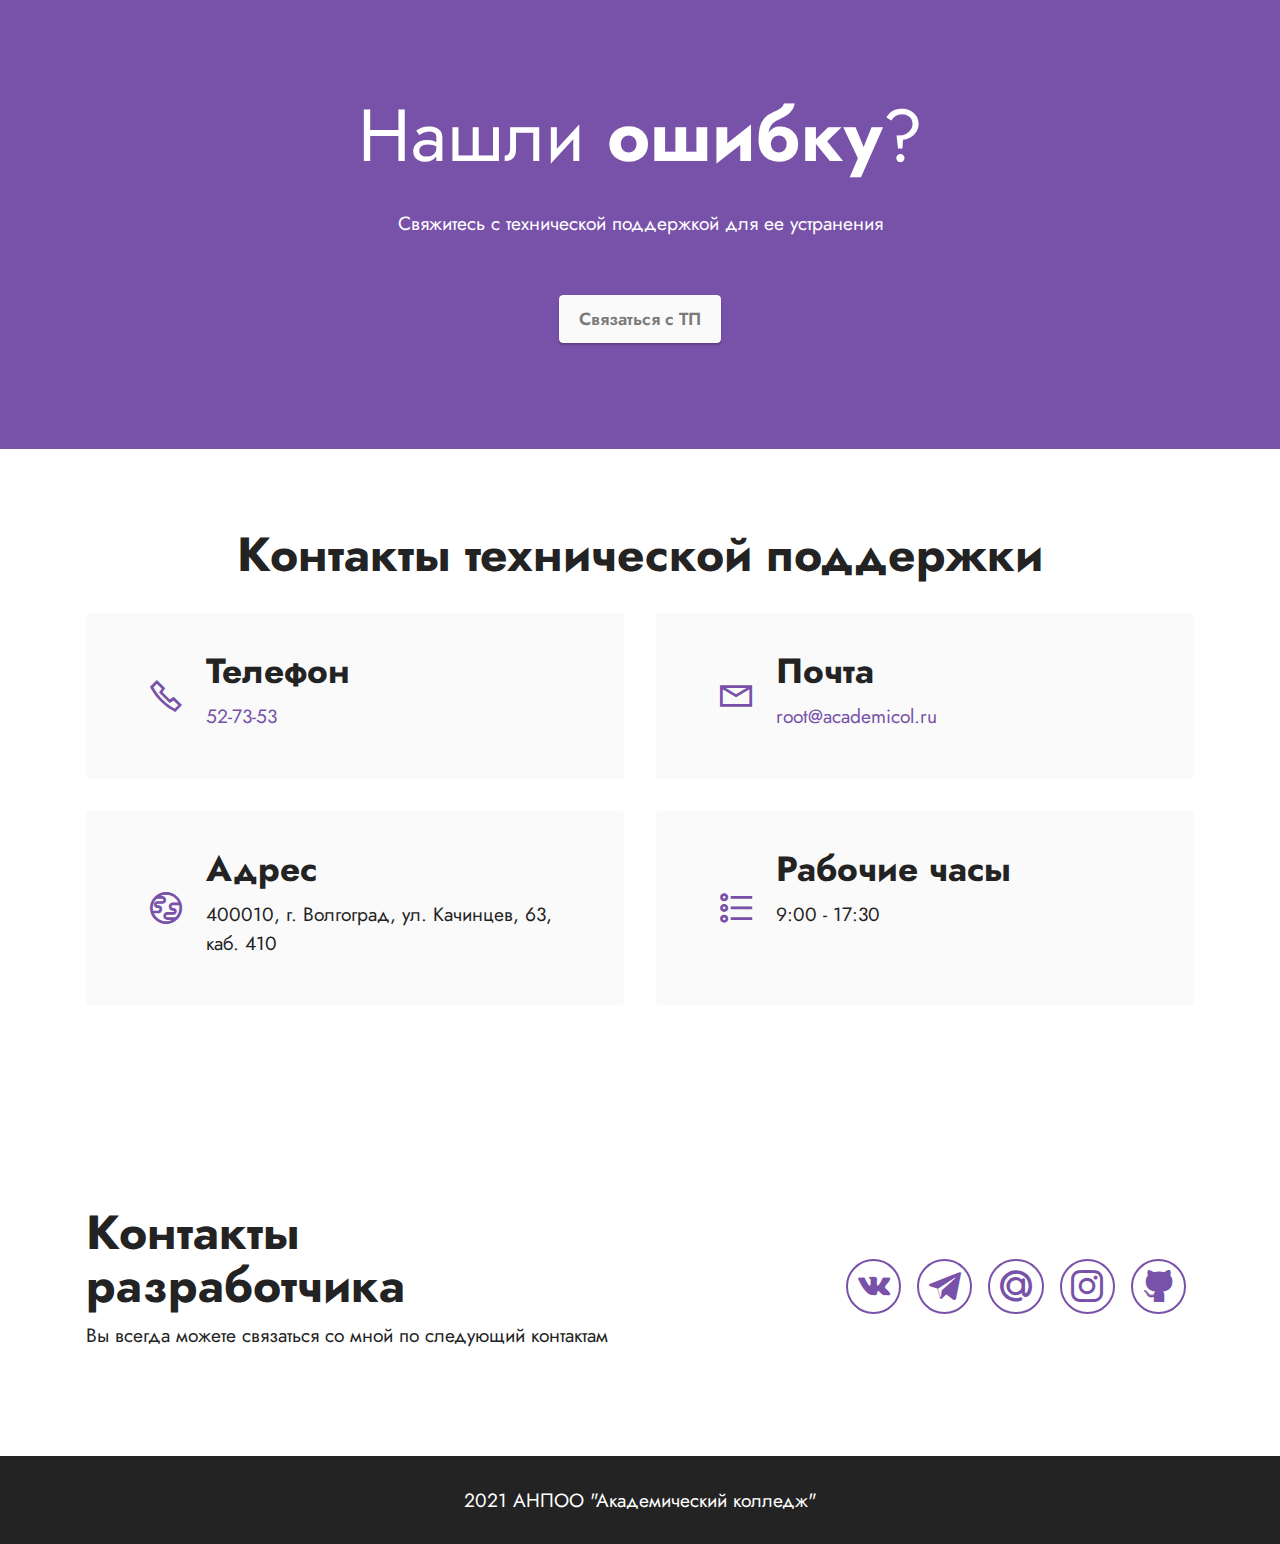
==== help.html @ a0673252 "Update help.html" ====
<!DOCTYPE html><html ><head><meta charset="UTF-8"><meta http-equiv="X-UA-Compatible" content="IE=edge"><meta name="viewport" content="width=device-width, initial-scale=1, minimum-scale=1"><link rel="shortcut icon" href="assets/images/logo5.png" type="image/x-icon"><meta name="description" content=""><title>Техническая поддержка проекта</title><link rel="stylesheet" href="assets/web/assets/mobirise-icons2/mobirise2.css"><link rel="stylesheet" href="assets/bootstrap/css/bootstrap.min.css"><link rel="stylesheet" href="assets/bootstrap/css/bootstrap-grid.min.css"><link rel="stylesheet" href="assets/bootstrap/css/bootstrap-reboot.min.css"><link rel="stylesheet" href="assets/socicon/css/styles.css"><link rel="stylesheet" href="assets/theme/css/style.css"><link rel="preload" href="https://fonts.googleapis.com/css?family=Jost:100,200,300,400,500,600,700,800,900,100i,200i,300i,400i,500i,600i,700i,800i,900i&display=swap" as="style" onload="this.onload=null;this.rel='stylesheet'"> <noscript><link rel="stylesheet" href="https://fonts.googleapis.com/css?family=Jost:100,200,300,400,500,600,700,800,900,100i,200i,300i,400i,500i,600i,700i,800i,900i&display=swap"></noscript><link rel="preload" as="style" href="assets/mobirise/css/mbr-additional.css"><link rel="stylesheet" href="assets/mobirise/css/mbr-additional.css" type="text/css"></head><body> <section data-bs-version="5.1" class="info1 cid-sHLOS72aZV" id="info1-13"><div class="align-center container-fluid"><div class="row justify-content-center"><div class="col-12 col-lg-8"><h3 class="mbr-section-title mb-4 mbr-fonts-style display-1"> Нашли <strong>ошибку</strong>?</h3><p class="mbr-text mb-5 mbr-fonts-style display-7"> Свяжитесь с технической поддержкой для ее устранения</p><div class="mbr-section-btn"><a class="btn btn-white display-4" href="#contacts2-14">Связаться с ТП</a></div></div></div></div> </section><section data-bs-version="5.1" class="contacts2 cid-sHLPt4nhi1" id="contacts2-14"><div class="container"><div class="mbr-section-head"><h3 class="mbr-section-title mbr-fonts-style align-center mb-0 display-2"> <strong>Контакты технической поддержки</strong></h3></div><div class="row justify-content-center mt-4"><div class="card col-12 col-md-6"><div class="card-wrapper"><div class="image-wrapper"> <span class="mbr-iconfont mobi-mbri-phone mobi-mbri"></span></div><div class="text-wrapper"><h6 class="card-title mbr-fonts-style mb-1 display-5"><strong>Телефон</strong></h6><p class="mbr-text mbr-fonts-style display-7"><a href="tel:527353" class="text-primary">52-73-53</a></p></div></div></div><div class="card col-12 col-md-6"><div class="card-wrapper"><div class="image-wrapper"> <span class="mbr-iconfont mobi-mbri-letter mobi-mbri"></span></div><div class="text-wrapper"><h6 class="card-title mbr-fonts-style mb-1 display-5"><strong>Почта</strong></h6><p class="mbr-text mbr-fonts-style display-7"><a href="mailto:root@academicol.ru" class="text-primary">root@academicol.ru</a></p></div></div></div><div class="card col-12 col-md-6"><div class="card-wrapper"><div class="image-wrapper"> <span class="mbr-iconfont mobi-mbri-globe mobi-mbri"></span></div><div class="text-wrapper"><h6 class="card-title mbr-fonts-style mb-1 display-5"> <strong>Адрес</strong></h6><p class="mbr-text mbr-fonts-style display-7">400010, г. Волгоград, ул. Качинцев, 63, каб. 410</p></div></div></div><div class="card col-12 col-md-6"><div class="card-wrapper"><div class="image-wrapper"> <span class="mbr-iconfont mobi-mbri-bulleted-list mobi-mbri"></span></div><div class="text-wrapper"><h6 class="card-title mbr-fonts-style mb-1 display-5"><strong>Рабочие часы</strong></h6><p class="mbr-text mbr-fonts-style display-7">9:00 - 17:30</p></div></div></div></div></div> </section><section data-bs-version="5.1" class="contacts4 cid-sHHNDDnDqM" id="contacts4-w"><div class="container"><div class="row align-items-center justify-content-center"><div class="text-content col-12 col-md-6"><h2 class="mbr-section-title mbr-fonts-style display-2"><strong>Контакты разработчика</strong></h2><p class="mbr-text mbr-fonts-style display-7">Вы всегда можете связаться со мной по следующий контактам</p></div><div class="icons d-flex align-items-center col-12 col-md-6 justify-content-end mt-md-0 mt-2 flex-wrap"> <a href="https://vk.com/nazbav"> <span class="mbr-iconfont mbr-iconfont-social socicon-vkontakte socicon"></span> </a> <a href="https://t.me/nazbav/" target="_blank"> <span class="mbr-iconfont mbr-iconfont-social socicon-telegram socicon"></span> </a> <a href="mailto:naz.bav@list.ru"> <span class="mbr-iconfont mbr-iconfont-social socicon-mailru socicon"></span> </a> <a href="https://instagram.com/nazbavn/" target="_blank"> <span class="mbr-iconfont mbr-iconfont-social socicon-instagram socicon"></span> </a> <a href="https://github.com/nazbav" target="_blank"> <span class="mbr-iconfont mbr-iconfont-social socicon-github socicon"></span> </a></div></div></div> </section><section data-bs-version="5.1" class="footer7 cid-sHHzMoeXW1" once="footers" id="footer7-m"><div class="container"><div class="media-container-row align-center mbr-white"><div class="col-12"><p class="mbr-text mb-0 mbr-fonts-style display-7">2021 АНПОО "Академический колледж"</p></div></div></div> </section></body></html>
---- assets/web/assets/mobirise-icons2/mobirise2.css ----
@font-face {
  font-family: 'Moririse2';
  font-display: swap;
  src:  url('mobirise2.eot?f2bix4');
  src:  url('mobirise2.eot?f2bix4#iefix') format('embedded-opentype'),
    url('mobirise2.ttf?f2bix4') format('truetype'),
    url('mobirise2.woff?f2bix4') format('woff'),
    url('mobirise2.svg?f2bix4#mobirise2') format('svg');
  font-weight: normal;
  font-style: normal;
}

[class^="mobi-"], [class*=" mobi-"] {
  /* use !important to prevent issues with browser extensions that change fonts */
  font-family: 'Moririse2' !important;
  speak: none;
  font-style: normal;
  font-weight: normal;
  font-variant: normal;
  text-transform: none;
  line-height: 1;

  /* Better Font Rendering =========== */
  -webkit-font-smoothing: antialiased;
  -moz-osx-font-smoothing: grayscale;
}

.mobi-mbri-add-submenu:before {
  content: "\e900";
}
.mobi-mbri-alert:before {
  content: "\e901";
}
.mobi-mbri-align-center:before {
  content: "\e902";
}
.mobi-mbri-align-justify:before {
  content: "\e903";
}
.mobi-mbri-align-left:before {
  content: "\e904";
}
.mobi-mbri-align-right:before {
  content: "\e905";
}
.mobi-mbri-android:before {
  content: "\e906";
}
.mobi-mbri-apple:before {
  content: "\e907";
}
.mobi-mbri-arrow-down:before {
  content: "\e908";
}
.mobi-mbri-arrow-next:before {
  content: "\e909";
}
.mobi-mbri-arrow-prev:before {
  content: "\e90a";
}
.mobi-mbri-arrow-up:before {
  content: "\e90b";
}
.mobi-mbri-bold:before {
  content: "\e90c";
}
.mobi-mbri-bookmark:before {
  content: "\e90d";
}
.mobi-mbri-bootstrap:before {
  content: "\e90e";
}
.mobi-mbri-briefcase:before {
  content: "\e90f";
}
.mobi-mbri-browse:before {
  content: "\e910";
}
.mobi-mbri-bulleted-list:before {
  content: "\e911";
}
.mobi-mbri-calendar:before {
  content: "\e912";
}
.mobi-mbri-camera:before {
  content: "\e913";
}
.mobi-mbri-cart-add:before {
  content: "\e914";
}
.mobi-mbri-cart-full:before {
  content: "\e915";
}
.mobi-mbri-cash:before {
  content: "\e916";
}
.mobi-mbri-change-style:before {
  content: "\e917";
}
.mobi-mbri-chat:before {
  content: "\e918";
}
.mobi-mbri-clock:before {
  content: "\e919";
}
.mobi-mbri-close:before {
  content: "\e91a";
}
.mobi-mbri-cloud:before {
  content: "\e91b";
}
.mobi-mbri-code:before {
  content: "\e91c";
}
.mobi-mbri-contact-form:before {
  content: "\e91d";
}
.mobi-mbri-credit-card:before {
  content: "\e91e";
}
.mobi-mbri-cursor-click:before {
  content: "\e91f";
}
.mobi-mbri-cust-feedback:before {
  content: "\e920";
}
.mobi-mbri-database:before {
  content: "\e921";
}
.mobi-mbri-delivery:before {
  content: "\e922";
}
.mobi-mbri-desktop:before {
  content: "\e923";
}
.mobi-mbri-devices:before {
  content: "\e924";
}
.mobi-mbri-down:before {
  content: "\e925";
}
.mobi-mbri-download-2:before {
  content: "\e926";
}
.mobi-mbri-download:before {
  content: "\e927";
}
.mobi-mbri-drag-n-drop-2:before {
  content: "\e928";
}
.mobi-mbri-drag-n-drop:before {
  content: "\e929";
}
.mobi-mbri-edit-2:before {
  content: "\e92a";
}
.mobi-mbri-edit:before {
  content: "\e92b";
}
.mobi-mbri-error:before {
  content: "\e92c";
}
.mobi-mbri-extension:before {
  content: "\e92d";
}
.mobi-mbri-features:before {
  content: "\e92e";
}
.mobi-mbri-file:before {
  content: "\e92f";
}
.mobi-mbri-flag:before {
  content: "\e930";
}
.mobi-mbri-folder:before {
  content: "\e931";
}
.mobi-mbri-gift:before {
  content: "\e932";
}
.mobi-mbri-github:before {
  content: "\e933";
}
.mobi-mbri-globe-2:before {
  content: "\e934";
}
.mobi-mbri-globe:before {
  content: "\e935";
}
.mobi-mbri-growing-chart:before {
  content: "\e936";
}
.mobi-mbri-hearth:before {
  content: "\e937";
}
.mobi-mbri-help:before {
  content: "\e938";
}
.mobi-mbri-home:before {
  content: "\e939";
}
.mobi-mbri-hot-cup:before {
  content: "\e93a";
}
.mobi-mbri-idea:before {
  content: "\e93b";
}
.mobi-mbri-image-gallery:before {
  content: "\e93c";
}
.mobi-mbri-image-slider:before {
  content: "\e93d";
}
.mobi-mbri-info:before {
  content: "\e93e";
}
.mobi-mbri-italic:before {
  content: "\e93f";
}
.mobi-mbri-key:before {
  content: "\e940";
}
.mobi-mbri-laptop:before {
  content: "\e941";
}
.mobi-mbri-layers:before {
  content: "\e942";
}
.mobi-mbri-left-right:before {
  content: "\e943";
}
.mobi-mbri-left:before {
  content: "\e944";
}
.mobi-mbri-letter:before {
  content: "\e945";
}
.mobi-mbri-like:before {
  content: "\e946";
}
.mobi-mbri-link:before {
  content: "\e947";
}
.mobi-mbri-lock:before {
  content: "\e948";
}
.mobi-mbri-login:before {
  content: "\e949";
}
.mobi-mbri-logout:before {
  content: "\e94a";
}
.mobi-mbri-magic-stick:before {
  content: "\e94b";
}
.mobi-mbri-map-pin:before {
  content: "\e94c";
}
.mobi-mbri-menu:before {
  content: "\e94d";
}
.mobi-mbri-mobile-2:before {
  content: "\e94e";
}
.mobi-mbri-mobile-horizontal:before {
  content: "\e94f";
}
.mobi-mbri-mobile:before {
  content: "\e950";
}
.mobi-mbri-mobirise:before {
  content: "\e951";
}
.mobi-mbri-more-horizontal:before {
  content: "\e952";
}
.mobi-mbri-more-vertical:before {
  content: "\e953";
}
.mobi-mbri-music:before {
  content: "\e954";
}
.mobi-mbri-new-file:before {
  content: "\e955";
}
.mobi-mbri-numbered-list:before {
  content: "\e956";
}
.mobi-mbri-opened-folder:before {
  content: "\e957";
}
.mobi-mbri-pages:before {
  content: "\e958";
}
.mobi-mbri-paper-plane:before {
  content: "\e959";
}
.mobi-mbri-paperclip:before {
  content: "\e95a";
}
.mobi-mbri-phone:before {
  content: "\e95b";
}
.mobi-mbri-photo:before {
  content: "\e95c";
}
.mobi-mbri-photos:before {
  content: "\e95d";
}
.mobi-mbri-pin:before {
  content: "\e95e";
}
.mobi-mbri-play:before {
  content: "\e95f";
}
.mobi-mbri-plus:before {
  content: "\e960";
}
.mobi-mbri-preview:before {
  content: "\e961";
}
.mobi-mbri-print:before {
  content: "\e962";
}
.mobi-mbri-protect:before {
  content: "\e963";
}
.mobi-mbri-question:before {
  content: "\e964";
}
.mobi-mbri-quote-left:before {
  content: "\e965";
}
.mobi-mbri-quote-right:before {
  content: "\e966";
}
.mobi-mbri-redo:before {
  content: "\e967";
}
.mobi-mbri-refresh:before {
  content: "\e968";
}
.mobi-mbri-responsive-2:before {
  content: "\e969";
}
.mobi-mbri-responsive:before {
  content: "\e96a";
}
.mobi-mbri-right:before {
  content: "\e96b";
}
.mobi-mbri-rocket:before {
  content: "\e96c";
}
.mobi-mbri-sad-face:before {
  content: "\e96d";
}
.mobi-mbri-sale:before {
  content: "\e96e";
}
.mobi-mbri-save:before {
  content: "\e96f";
}
.mobi-mbri-search:before {
  content: "\e970";
}
.mobi-mbri-setting-2:before {
  content: "\e971";
}
.mobi-mbri-setting-3:before {
  content: "\e972";
}
.mobi-mbri-setting:before {
  content: "\e973";
}
.mobi-mbri-share:before {
  content: "\e974";
}
.mobi-mbri-shopping-bag:before {
  content: "\e975";
}
.mobi-mbri-shopping-basket:before {
  content: "\e976";
}
.mobi-mbri-shopping-cart:before {
  content: "\e977";
}
.mobi-mbri-sites:before {
  content: "\e978";
}
.mobi-mbri-smile-face:before {
  content: "\e979";
}
.mobi-mbri-speed:before {
  content: "\e97a";
}
.mobi-mbri-star:before {
  content: "\e97b";
}
.mobi-mbri-success:before {
  content: "\e97c";
}
.mobi-mbri-sun:before {
  content: "\e97d";
}
.mobi-mbri-sun2:before {
  content: "\e97e";
}
.mobi-mbri-tablet-vertical:before {
  content: "\e97f";
}
.mobi-mbri-tablet:before {
  content: "\e980";
}
.mobi-mbri-target:before {
  content: "\e981";
}
.mobi-mbri-timer:before {
  content: "\e982";
}
.mobi-mbri-to-ftp:before {
  content: "\e983";
}
.mobi-mbri-to-local-drive:before {
  content: "\e984";
}
.mobi-mbri-touch-swipe:before {
  content: "\e985";
}
.mobi-mbri-touch:before {
  content: "\e986";
}
.mobi-mbri-trash:before {
  content: "\e987";
}
.mobi-mbri-underline:before {
  content: "\e988";
}
.mobi-mbri-undo:before {
  content: "\e989";
}
.mobi-mbri-unlink:before {
  content: "\e98a";
}
.mobi-mbri-unlock:before {
  content: "\e98b";
}
.mobi-mbri-up-down:before {
  content: "\e98c";
}
.mobi-mbri-up:before {
  content: "\e98d";
}
.mobi-mbri-update:before {
  content: "\e98e";
}
.mobi-mbri-upload-2:before {
  content: "\e98f";
}
.mobi-mbri-upload:before {
  content: "\e990";
}
.mobi-mbri-user-2:before {
  content: "\e991";
}
.mobi-mbri-user:before {
  content: "\e992";
}
.mobi-mbri-users:before {
  content: "\e993";
}
.mobi-mbri-video-play:before {
  content: "\e994";
}
.mobi-mbri-video:before {
  content: "\e995";
}
.mobi-mbri-watch:before {
  content: "\e996";
}
.mobi-mbri-website-theme-2:before {
  content: "\e997";
}
.mobi-mbri-website-theme:before {
  content: "\e998";
}
.mobi-mbri-wifi:before {
  content: "\e999";
}
.mobi-mbri-windows:before {
  content: "\e99a";
}
.mobi-mbri-zoom-in:before {
  content: "\e99b";
}
.mobi-mbri-zoom-out:before {
  content: "\e99c";
}
---- assets/socicon/css/styles.css ----
@charset "UTF-8";

@font-face {
  font-family: 'Socicon';
  src:  url('../fonts/socicon.eot');
  src:  url('../fonts/socicon.eot?#iefix') format('embedded-opentype'),
    url('../fonts/socicon.woff2') format('woff2'),
    url('../fonts/socicon.ttf') format('truetype'),
    url('../fonts/socicon.woff') format('woff'),
    url('../fonts/socicon.svg#socicon') format('svg');
  font-weight: normal;
  font-style: normal;
  font-display: swap;
}

[data-icon]:before {
  font-family: "socicon" !important;
  content: attr(data-icon);
  font-style: normal !important;
  font-weight: normal !important;
  font-variant: normal !important;
  text-transform: none !important;
  speak: none;
  line-height: 1;
  -webkit-font-smoothing: antialiased;
  -moz-osx-font-smoothing: grayscale;
}

[class^="socicon-"], [class*=" socicon-"] {
  /* use !important to prevent issues with browser extensions that change fonts */
  font-family: 'Socicon' !important;
  speak: none;
  font-style: normal;
  font-weight: normal;
  font-variant: normal;
  text-transform: none;
  line-height: 1;

  /* Better Font Rendering =========== */
  -webkit-font-smoothing: antialiased;
  -moz-osx-font-smoothing: grayscale;
}

.socicon-eitaa:before {
  content: "\e97c";
}
.socicon-soroush:before {
  content: "\e97d";
}
.socicon-bale:before {
  content: "\e97e";
}
.socicon-zazzle:before {
  content: "\e97b";
}
.socicon-society6:before {
  content: "\e97a";
}
.socicon-redbubble:before {
  content: "\e979";
}
.socicon-avvo:before {
  content: "\e978";
}
.socicon-stitcher:before {
  content: "\e977";
}
.socicon-googlehangouts:before {
  content: "\e974";
}
.socicon-dlive:before {
  content: "\e975";
}
.socicon-vsco:before {
  content: "\e976";
}
.socicon-flipboard:before {
  content: "\e973";
}
.socicon-ubuntu:before {
  content: "\e958";
}
.socicon-artstation:before {
  content: "\e959";
}
.socicon-invision:before {
  content: "\e95a";
}
.socicon-torial:before {
  content: "\e95b";
}
.socicon-collectorz:before {
  content: "\e95c";
}
.socicon-seenthis:before {
  content: "\e95d";
}
.socicon-googleplaymusic:before {
  content: "\e95e";
}
.socicon-debian:before {
  content: "\e95f";
}
.socicon-filmfreeway:before {
  content: "\e960";
}
.socicon-gnome:before {
  content: "\e961";
}
.socicon-itchio:before {
  content: "\e962";
}
.socicon-jamendo:before {
  content: "\e963";
}
.socicon-mix:before {
  content: "\e964";
}
.socicon-sharepoint:before {
  content: "\e965";
}
.socicon-tinder:before {
  content: "\e966";
}
.socicon-windguru:before {
  content: "\e967";
}
.socicon-cdbaby:before {
  content: "\e968";
}
.socicon-elementaryos:before {
  content: "\e969";
}
.socicon-stage32:before {
  content: "\e96a";
}
.socicon-tiktok:before {
  content: "\e96b";
}
.socicon-gitter:before {
  content: "\e96c";
}
.socicon-letterboxd:before {
  content: "\e96d";
}
.socicon-threema:before {
  content: "\e96e";
}
.socicon-splice:before {
  content: "\e96f";
}
.socicon-metapop:before {
  content: "\e970";
}
.socicon-naver:before {
  content: "\e971";
}
.socicon-remote:before {
  content: "\e972";
}
.socicon-internet:before {
  content: "\e957";
}
.socicon-moddb:before {
  content: "\e94b";
}
.socicon-indiedb:before {
  content: "\e94c";
}
.socicon-traxsource:before {
  content: "\e94d";
}
.socicon-gamefor:before {
  content: "\e94e";
}
.socicon-pixiv:before {
  content: "\e94f";
}
.socicon-myanimelist:before {
  content: "\e950";
}
.socicon-blackberry:before {
  content: "\e951";
}
.socicon-wickr:before {
  content: "\e952";
}
.socicon-spip:before {
  content: "\e953";
}
.socicon-napster:before {
  content: "\e954";
}
.socicon-beatport:before {
  content: "\e955";
}
.socicon-hackerone:before {
  content: "\e956";
}
.socicon-hackernews:before {
  content: "\e946";
}
.socicon-smashwords:before {
  content: "\e947";
}
.socicon-kobo:before {
  content: "\e948";
}
.socicon-bookbub:before {
  content: "\e949";
}
.socicon-mailru:before {
  content: "\e94a";
}
.socicon-gitlab:before {
  content: "\e945";
}
.socicon-instructables:before {
  content: "\e944";
}
.socicon-portfolio:before {
  content: "\e943";
}
.socicon-codered:before {
  content: "\e940";
}
.socicon-origin:before {
  content: "\e941";
}
.socicon-nextdoor:before {
  content: "\e942";
}
.socicon-udemy:before {
  content: "\e93f";
}
.socicon-livemaster:before {
  content: "\e93e";
}
.socicon-crunchbase:before {
  content: "\e93b";
}
.socicon-homefy:before {
  content: "\e93c";
}
.socicon-calendly:before {
  content: "\e93d";
}
.socicon-realtor:before {
  content: "\e90f";
}
.socicon-tidal:before {
  content: "\e910";
}
.socicon-qobuz:before {
  content: "\e911";
}
.socicon-natgeo:before {
  content: "\e912";
}
.socicon-mastodon:before {
  content: "\e913";
}
.socicon-unsplash:before {
  content: "\e914";
}
.socicon-homeadvisor:before {
  content: "\e915";
}
.socicon-angieslist:before {
  content: "\e916";
}
.socicon-codepen:before {
  content: "\e917";
}
.socicon-slack:before {
  content: "\e918";
}
.socicon-openaigym:before {
  content: "\e919";
}
.socicon-logmein:before {
  content: "\e91a";
}
.socicon-fiverr:before {
  content: "\e91b";
}
.socicon-gotomeeting:before {
  content: "\e91c";
}
.socicon-aliexpress:before {
  content: "\e91d";
}
.socicon-guru:before {
  content: "\e91e";
}
.socicon-appstore:before {
  content: "\e91f";
}
.socicon-homes:before {
  content: "\e920";
}
.socicon-zoom:before {
  content: "\e921";
}
.socicon-alibaba:before {
  content: "\e922";
}
.socicon-craigslist:before {
  content: "\e923";
}
.socicon-wix:before {
  content: "\e924";
}
.socicon-redfin:before {
  content: "\e925";
}
.socicon-googlecalendar:before {
  content: "\e926";
}
.socicon-shopify:before {
  content: "\e927";
}
.socicon-freelancer:before {
  content: "\e928";
}
.socicon-seedrs:before {
  content: "\e929";
}
.socicon-bing:before {
  content: "\e92a";
}
.socicon-doodle:before {
  content: "\e92b";
}
.socicon-bonanza:before {
  content: "\e92c";
}
.socicon-squarespace:before {
  content: "\e92d";
}
.socicon-toptal:before {
  content: "\e92e";
}
.socicon-gust:before {
  content: "\e92f";
}
.socicon-ask:before {
  content: "\e930";
}
.socicon-trulia:before {
  content: "\e931";
}
.socicon-loomly:before {
  content: "\e932";
}
.socicon-ghost:before {
  content: "\e933";
}
.socicon-upwork:before {
  content: "\e934";
}
.socicon-fundable:before {
  content: "\e935";
}
.socicon-booking:before {
  content: "\e936";
}
.socicon-googlemaps:before {
  content: "\e937";
}
.socicon-zillow:before {
  content: "\e938";
}
.socicon-niconico:before {
  content: "\e939";
}
.socicon-toneden:before {
  content: "\e93a";
}
.socicon-augment:before {
  content: "\e908";
}
.socicon-bitbucket:before {
  content: "\e909";
}
.socicon-fyuse:before {
  content: "\e90a";
}
.socicon-yt-gaming:before {
  content: "\e90b";
}
.socicon-sketchfab:before {
  content: "\e90c";
}
.socicon-mobcrush:before {
  content: "\e90d";
}
.socicon-microsoft:before {
  content: "\e90e";
}
.socicon-pandora:before {
  content: "\e907";
}
.socicon-messenger:before {
  content: "\e906";
}
.socicon-gamewisp:before {
  content: "\e905";
}
.socicon-bloglovin:before {
  content: "\e904";
}
.socicon-tunein:before {
  content: "\e903";
}
.socicon-gamejolt:before {
  content: "\e901";
}
.socicon-trello:before {
  content: "\e902";
}
.socicon-spreadshirt:before {
  content: "\e900";
}
.socicon-500px:before {
  content: "\e000";
}
.socicon-8tracks:before {
  content: "\e001";
}
.socicon-airbnb:before {
  content: "\e002";
}
.socicon-alliance:before {
  content: "\e003";
}
.socicon-amazon:before {
  content: "\e004";
}
.socicon-amplement:before {
  content: "\e005";
}
.socicon-android:before {
  content: "\e006";
}
.socicon-angellist:before {
  content: "\e007";
}
.socicon-apple:before {
  content: "\e008";
}
.socicon-appnet:before {
  content: "\e009";
}
.socicon-baidu:before {
  content: "\e00a";
}
.socicon-bandcamp:before {
  content: "\e00b";
}
.socicon-battlenet:before {
  content: "\e00c";
}
.socicon-mixer:before {
  content: "\e00d";
}
.socicon-bebee:before {
  content: "\e00e";
}
.socicon-bebo:before {
  content: "\e00f";
}
.socicon-behance:before {
  content: "\e010";
}
.socicon-blizzard:before {
  content: "\e011";
}
.socicon-blogger:before {
  content: "\e012";
}
.socicon-buffer:before {
  content: "\e013";
}
.socicon-chrome:before {
  content: "\e014";
}
.socicon-coderwall:before {
  content: "\e015";
}
.socicon-curse:before {
  content: "\e016";
}
.socicon-dailymotion:before {
  content: "\e017";
}
.socicon-deezer:before {
  content: "\e018";
}
.socicon-delicious:before {
  content: "\e019";
}
.socicon-deviantart:before {
  content: "\e01a";
}
.socicon-diablo:before {
  content: "\e01b";
}
.socicon-digg:before {
  content: "\e01c";
}
.socicon-discord:before {
  content: "\e01d";
}
.socicon-disqus:before {
  content: "\e01e";
}
.socicon-douban:before {
  content: "\e01f";
}
.socicon-draugiem:before {
  content: "\e020";
}
.socicon-dribbble:before {
  content: "\e021";
}
.socicon-drupal:before {
  content: "\e022";
}
.socicon-ebay:before {
  content: "\e023";
}
.socicon-ello:before {
  content: "\e024";
}
.socicon-endomodo:before {
  content: "\e025";
}
.socicon-envato:before {
  content: "\e026";
}
.socicon-etsy:before {
  content: "\e027";
}
.socicon-facebook:before {
  content: "\e028";
}
.socicon-feedburner:before {
  content: "\e029";
}
.socicon-filmweb:before {
  content: "\e02a";
}
.socicon-firefox:before {
  content: "\e02b";
}
.socicon-flattr:before {
  content: "\e02c";
}
.socicon-flickr:before {
  content: "\e02d";
}
.socicon-formulr:before {
  content: "\e02e";
}
.socicon-forrst:before {
  content: "\e02f";
}
.socicon-foursquare:before {
  content: "\e030";
}
.socicon-friendfeed:before {
  content: "\e031";
}
.socicon-github:before {
  content: "\e032";
}
.socicon-goodreads:before {
  content: "\e033";
}
.socicon-google:before {
  content: "\e034";
}
.socicon-googlescholar:before {
  content: "\e035";
}
.socicon-googlegroups:before {
  content: "\e036";
}
.socicon-googlephotos:before {
  content: "\e037";
}
.socicon-googleplus:before {
  content: "\e038";
}
.socicon-grooveshark:before {
  content: "\e039";
}
.socicon-hackerrank:before {
  content: "\e03a";
}
.socicon-hearthstone:before {
  content: "\e03b";
}
.socicon-hellocoton:before {
  content: "\e03c";
}
.socicon-heroes:before {
  content: "\e03d";
}
.socicon-smashcast:before {
  content: "\e03e";
}
.socicon-horde:before {
  content: "\e03f";
}
.socicon-houzz:before {
  content: "\e040";
}
.socicon-icq:before {
  content: "\e041";
}
.socicon-identica:before {
  content: "\e042";
}
.socicon-imdb:before {
  content: "\e043";
}
.socicon-instagram:before {
  content: "\e044";
}
.socicon-issuu:before {
  content: "\e045";
}
.socicon-istock:before {
  content: "\e046";
}
.socicon-itunes:before {
  content: "\e047";
}
.socicon-keybase:before {
  content: "\e048";
}
.socicon-lanyrd:before {
  content: "\e049";
}
.socicon-lastfm:before {
  content: "\e04a";
}
.socicon-line:before {
  content: "\e04b";
}
.socicon-linkedin:before {
  content: "\e04c";
}
.socicon-livejournal:before {
  content: "\e04d";
}
.socicon-lyft:before {
  content: "\e04e";
}
.socicon-macos:before {
  content: "\e04f";
}
.socicon-mail:before {
  content: "\e050";
}
.socicon-medium:before {
  content: "\e051";
}
.socicon-meetup:before {
  content: "\e052";
}
.socicon-mixcloud:before {
  content: "\e053";
}
.socicon-modelmayhem:before {
  content: "\e054";
}
.socicon-mumble:before {
  content: "\e055";
}
.socicon-myspace:before {
  content: "\e056";
}
.socicon-newsvine:before {
  content: "\e057";
}
.socicon-nintendo:before {
  content: "\e058";
}
.socicon-npm:before {
  content: "\e059";
}
.socicon-odnoklassniki:before {
  content: "\e05a";
}
.socicon-openid:before {
  content: "\e05b";
}
.socicon-opera:before {
  content: "\e05c";
}
.socicon-outlook:before {
  content: "\e05d";
}
.socicon-overwatch:before {
  content: "\e05e";
}
.socicon-patreon:before {
  content: "\e05f";
}
.socicon-paypal:before {
  content: "\e060";
}
.socicon-periscope:before {
  content: "\e061";
}
.socicon-persona:before {
  content: "\e062";
}
.socicon-pinterest:before {
  content: "\e063";
}
.socicon-play:before {
  content: "\e064";
}
.socicon-player:before {
  content: "\e065";
}
.socicon-playstation:before {
  content: "\e066";
}
.socicon-pocket:before {
  content: "\e067";
}
.socicon-qq:before {
  content: "\e068";
}
.socicon-quora:before {
  content: "\e069";
}
.socicon-raidcall:before {
  content: "\e06a";
}
.socicon-ravelry:before {
  content: "\e06b";
}
.socicon-reddit:before {
  content: "\e06c";
}
.socicon-renren:before {
  content: "\e06d";
}
.socicon-researchgate:before {
  content: "\e06e";
}
.socicon-residentadvisor:before {
  content: "\e06f";
}
.socicon-reverbnation:before {
  content: "\e070";
}
.socicon-rss:before {
  content: "\e071";
}
.socicon-sharethis:before {
  content: "\e072";
}
.socicon-skype:before {
  content: "\e073";
}
.socicon-slideshare:before {
  content: "\e074";
}
.socicon-smugmug:before {
  content: "\e075";
}
.socicon-snapchat:before {
  content: "\e076";
}
.socicon-songkick:before {
  content: "\e077";
}
.socicon-soundcloud:before {
  content: "\e078";
}
.socicon-spotify:before {
  content: "\e079";
}
.socicon-stackexchange:before {
  content: "\e07a";
}
.socicon-stackoverflow:before {
  content: "\e07b";
}
.socicon-starcraft:before {
  content: "\e07c";
}
.socicon-stayfriends:before {
  content: "\e07d";
}
.socicon-steam:before {
  content: "\e07e";
}
.socicon-storehouse:before {
  content: "\e07f";
}
.socicon-strava:before {
  content: "\e080";
}
.socicon-streamjar:before {
  content: "\e081";
}
.socicon-stumbleupon:before {
  content: "\e082";
}
.socicon-swarm:before {
  content: "\e083";
}
.socicon-teamspeak:before {
  content: "\e084";
}
.socicon-teamviewer:before {
  content: "\e085";
}
.socicon-technorati:before {
  content: "\e086";
}
.socicon-telegram:before {
  content: "\e087";
}
.socicon-tripadvisor:before {
  content: "\e088";
}
.socicon-tripit:before {
  content: "\e089";
}
.socicon-triplej:before {
  content: "\e08a";
}
.socicon-tumblr:before {
  content: "\e08b";
}
.socicon-twitch:before {
  content: "\e08c";
}
.socicon-twitter:before {
  content: "\e08d";
}
.socicon-uber:before {
  content: "\e08e";
}
.socicon-ventrilo:before {
  content: "\e08f";
}
.socicon-viadeo:before {
  content: "\e090";
}
.socicon-viber:before {
  content: "\e091";
}
.socicon-viewbug:before {
  content: "\e092";
}
.socicon-vimeo:before {
  content: "\e093";
}
.socicon-vine:before {
  content: "\e094";
}
.socicon-vkontakte:before {
  content: "\e095";
}
.socicon-warcraft:before {
  content: "\e096";
}
.socicon-wechat:before {
  content: "\e097";
}
.socicon-weibo:before {
  content: "\e098";
}
.socicon-whatsapp:before {
  content: "\e099";
}
.socicon-wikipedia:before {
  content: "\e09a";
}
.socicon-windows:before {
  content: "\e09b";
}
.socicon-wordpress:before {
  content: "\e09c";
}
.socicon-wykop:before {
  content: "\e09d";
}
.socicon-xbox:before {
  content: "\e09e";
}
.socicon-xing:before {
  content: "\e09f";
}
.socicon-yahoo:before {
  content: "\e0a0";
}
.socicon-yammer:before {
  content: "\e0a1";
}
.socicon-yandex:before {
  content: "\e0a2";
}
.socicon-yelp:before {
  content: "\e0a3";
}
.socicon-younow:before {
  content: "\e0a4";
}
.socicon-youtube:before {
  content: "\e0a5";
}
.socicon-zapier:before {
  content: "\e0a6";
}
.socicon-zerply:before {
  content: "\e0a7";
}
.socicon-zomato:before {
  content: "\e0a8";
}
.socicon-zynga:before {
  content: "\e0a9";
}
---- assets/theme/css/style.css ----
@charset "UTF-8";
section {
  background-color: #ffffff;
}

body {
  font-style: normal;
  line-height: 1.5;
  font-weight: 400;
  color: #232323;
  position: relative;
}

button {
  background-color: transparent;
  border-color: transparent;
}

section,
.container,
.container-fluid {
  position: relative;
  word-wrap: break-word;
}

a.mbr-iconfont:hover {
  text-decoration: none;
}

.article .lead p,
.article .lead ul,
.article .lead ol,
.article .lead pre,
.article .lead blockquote {
  margin-bottom: 0;
}

a {
  font-style: normal;
  font-weight: 400;
  cursor: pointer;
}
a, a:hover {
  text-decoration: none;
}

.mbr-section-title {
  font-style: normal;
  line-height: 1.3;
}

.mbr-section-subtitle {
  line-height: 1.3;
}

.mbr-text {
  font-style: normal;
  line-height: 1.7;
}

h1,
h2,
h3,
h4,
h5,
h6,
.display-1,
.display-2,
.display-4,
.display-5,
.display-7,
span,
p,
a {
  line-height: 1;
  word-break: break-word;
  word-wrap: break-word;
  font-weight: 400;
}

b,
strong {
  font-weight: bold;
}

input:-webkit-autofill, input:-webkit-autofill:hover, input:-webkit-autofill:focus, input:-webkit-autofill:active {
  transition-delay: 9999s;
  -webkit-transition-property: background-color, color;
  transition-property: background-color, color;
}

textarea[type=hidden] {
  display: none;
}

section {
  background-position: 50% 50%;
  background-repeat: no-repeat;
  background-size: cover;
}
section .mbr-background-video,
section .mbr-background-video-preview {
  position: absolute;
  bottom: 0;
  left: 0;
  right: 0;
  top: 0;
}

.hidden {
  visibility: hidden;
}

.mbr-z-index20 {
  z-index: 20;
}

/*! Base colors */
.mbr-white {
  color: #ffffff;
}

.mbr-black {
  color: #111111;
}

.mbr-bg-white {
  background-color: #ffffff;
}

.mbr-bg-black {
  background-color: #000000;
}

/*! Text-aligns */
.align-left {
  text-align: left;
}

.align-center {
  text-align: center;
}

.align-right {
  text-align: right;
}

/*! Font-weight  */
.mbr-light {
  font-weight: 300;
}

.mbr-regular {
  font-weight: 400;
}

.mbr-semibold {
  font-weight: 500;
}

.mbr-bold {
  font-weight: 700;
}

/*! Media  */
.media-content {
  flex-basis: 100%;
}

.media-container-row {
  display: flex;
  flex-direction: row;
  flex-wrap: wrap;
  justify-content: center;
  align-content: center;
  align-items: start;
}
.media-container-row .media-size-item {
  width: 400px;
}

.media-container-column {
  display: flex;
  flex-direction: column;
  flex-wrap: wrap;
  justify-content: center;
  align-content: center;
  align-items: stretch;
}
.media-container-column > * {
  width: 100%;
}

@media (min-width: 992px) {
  .media-container-row {
    flex-wrap: nowrap;
  }
}
figure {
  margin-bottom: 0;
  overflow: hidden;
}

figure[mbr-media-size] {
  transition: width 0.1s;
}

img,
iframe {
  display: block;
  width: 100%;
}

.card {
  background-color: transparent;
  border: none;
}

.card-box {
  width: 100%;
}

.card-img {
  text-align: center;
  flex-shrink: 0;
  -webkit-flex-shrink: 0;
}

.media {
  max-width: 100%;
  margin: 0 auto;
}

.mbr-figure {
  align-self: center;
}

.media-container > div {
  max-width: 100%;
}

.mbr-figure img,
.card-img img {
  width: 100%;
}

@media (max-width: 991px) {
  .media-size-item {
    width: auto !important;
  }

  .media {
    width: auto;
  }

  .mbr-figure {
    width: 100% !important;
  }
}
/*! Buttons */
.mbr-section-btn {
  margin-left: -0.6rem;
  margin-right: -0.6rem;
  font-size: 0;
}

.btn {
  font-weight: 600;
  border-width: 1px;
  font-style: normal;
  margin: 0.6rem 0.6rem;
  white-space: normal;
  transition: all 0.2s ease-in-out;
  display: inline-flex;
  align-items: center;
  justify-content: center;
  word-break: break-word;
}

.btn-sm {
  font-weight: 600;
  letter-spacing: 0px;
  transition: all 0.3s ease-in-out;
}

.btn-md {
  font-weight: 600;
  letter-spacing: 0px;
  transition: all 0.3s ease-in-out;
}

.btn-lg {
  font-weight: 600;
  letter-spacing: 0px;
  transition: all 0.3s ease-in-out;
}

.btn-form {
  margin: 0;
}
.btn-form:hover {
  cursor: pointer;
}

nav .mbr-section-btn {
  margin-left: 0rem;
  margin-right: 0rem;
}

/*! Btn icon margin */
.btn .mbr-iconfont,
.btn.btn-sm .mbr-iconfont {
  order: 1;
  cursor: pointer;
  margin-left: 0.5rem;
  vertical-align: sub;
}

.btn.btn-md .mbr-iconfont,
.btn.btn-md .mbr-iconfont {
  margin-left: 0.8rem;
}

.mbr-regular {
  font-weight: 400;
}

.mbr-semibold {
  font-weight: 500;
}

.mbr-bold {
  font-weight: 700;
}

[type=submit] {
  -webkit-appearance: none;
}

/*! Full-screen */
.mbr-fullscreen .mbr-overlay {
  min-height: 100vh;
}

.mbr-fullscreen {
  display: flex;
  display: -moz-flex;
  display: -ms-flex;
  display: -o-flex;
  align-items: center;
  min-height: 100vh;
  padding-top: 3rem;
  padding-bottom: 3rem;
}

/*! Map */
.map {
  height: 25rem;
  position: relative;
}
.map iframe {
  width: 100%;
  height: 100%;
}

/*! Scroll to top arrow */
.mbr-arrow-up {
  bottom: 25px;
  right: 90px;
  position: fixed;
  text-align: right;
  z-index: 5000;
  color: #ffffff;
  font-size: 22px;
}

.mbr-arrow-up a {
  background: rgba(0, 0, 0, 0.2);
  border-radius: 50%;
  color: #fff;
  display: inline-block;
  height: 60px;
  width: 60px;
  border: 2px solid #fff;
  outline-style: none !important;
  position: relative;
  text-decoration: none;
  transition: all 0.3s ease-in-out;
  cursor: pointer;
  text-align: center;
}
.mbr-arrow-up a:hover {
  background-color: rgba(0, 0, 0, 0.4);
}
.mbr-arrow-up a i {
  line-height: 60px;
}

.mbr-arrow-up-icon {
  display: block;
  color: #fff;
}

.mbr-arrow-up-icon::before {
  content: "›";
  display: inline-block;
  font-family: serif;
  font-size: 22px;
  line-height: 1;
  font-style: normal;
  position: relative;
  top: 6px;
  left: -4px;
  transform: rotate(-90deg);
}

/*! Arrow Down */
.mbr-arrow {
  position: absolute;
  bottom: 45px;
  left: 50%;
  width: 60px;
  height: 60px;
  cursor: pointer;
  background-color: rgba(80, 80, 80, 0.5);
  border-radius: 50%;
  transform: translateX(-50%);
}
@media (max-width: 767px) {
  .mbr-arrow {
    display: none;
  }
}
.mbr-arrow > a {
  display: inline-block;
  text-decoration: none;
  outline-style: none;
  -webkit-animation: arrowdown 1.7s ease-in-out infinite;
          animation: arrowdown 1.7s ease-in-out infinite;
  color: #ffffff;
}
.mbr-arrow > a > i {
  position: absolute;
  top: -2px;
  left: 15px;
  font-size: 2rem;
}

#scrollToTop a i::before {
  content: "";
  position: absolute;
  display: block;
  border-bottom: 2.5px solid #fff;
  border-left: 2.5px solid #fff;
  width: 27.8%;
  height: 27.8%;
  left: 50%;
  top: 51%;
  transform: translateY(-30%) translateX(-50%) rotate(135deg);
}

@keyframes arrowdown {
  0% {
    transform: translateY(0px);
  }
  50% {
    transform: translateY(-5px);
  }
  100% {
    transform: translateY(0px);
  }
}
@-webkit-keyframes arrowdown {
  0% {
    transform: translateY(0px);
  }
  50% {
    transform: translateY(-5px);
  }
  100% {
    transform: translateY(0px);
  }
}
@media (max-width: 500px) {
  .mbr-arrow-up {
    left: 0;
    right: 0;
    text-align: center;
  }
}
/*Gradients animation*/
@keyframes gradient-animation {
  from {
    background-position: 0% 100%;
    -webkit-animation-timing-function: ease-in-out;
            animation-timing-function: ease-in-out;
  }
  to {
    background-position: 100% 0%;
    -webkit-animation-timing-function: ease-in-out;
            animation-timing-function: ease-in-out;
  }
}
@-webkit-keyframes gradient-animation {
  from {
    background-position: 0% 100%;
    -webkit-animation-timing-function: ease-in-out;
            animation-timing-function: ease-in-out;
  }
  to {
    background-position: 100% 0%;
    -webkit-animation-timing-function: ease-in-out;
            animation-timing-function: ease-in-out;
  }
}
.bg-gradient {
  background-size: 200% 200%;
  animation: gradient-animation 5s infinite alternate;
  -webkit-animation: gradient-animation 5s infinite alternate;
}

.menu .navbar-brand {
  display: -webkit-flex;
}
.menu .navbar-brand span {
  display: flex;
  display: -webkit-flex;
}
.menu .navbar-brand .navbar-caption-wrap {
  display: -webkit-flex;
}
.menu .navbar-brand .navbar-logo img {
  display: -webkit-flex;
  width: auto;
}
@media (min-width: 768px) and (max-width: 991px) {
  .menu .navbar-toggleable-sm .navbar-nav {
    display: -ms-flexbox;
  }
}
@media (max-width: 991px) {
  .menu .navbar-collapse {
    max-height: 93.5vh;
  }
  .menu .navbar-collapse.show {
    overflow: auto;
  }
}
@media (min-width: 992px) {
  .menu .navbar-nav.nav-dropdown {
    display: -webkit-flex;
  }
  .menu .navbar-toggleable-sm .navbar-collapse {
    display: -webkit-flex !important;
  }
  .menu .collapsed .navbar-collapse {
    max-height: 93.5vh;
  }
  .menu .collapsed .navbar-collapse.show {
    overflow: auto;
  }
}
@media (max-width: 767px) {
  .menu .navbar-collapse {
    max-height: 80vh;
  }
}

.nav-link .mbr-iconfont {
  margin-right: 0.5rem;
}

.navbar {
  display: -webkit-flex;
  -webkit-flex-wrap: wrap;
  -webkit-align-items: center;
  -webkit-justify-content: space-between;
}

.navbar-collapse {
  -webkit-flex-basis: 100%;
  -webkit-flex-grow: 1;
  -webkit-align-items: center;
}

.nav-dropdown .link {
  padding: 0.667em 1.667em !important;
  margin: 0 !important;
}

.nav {
  display: -webkit-flex;
  -webkit-flex-wrap: wrap;
}

.row {
  display: -webkit-flex;
  -webkit-flex-wrap: wrap;
}

.justify-content-center {
  -webkit-justify-content: center;
}

.form-inline {
  display: -webkit-flex;
}

.card-wrapper {
  -webkit-flex: 1;
}

.carousel-control {
  z-index: 10;
  display: -webkit-flex;
}

.carousel-controls {
  display: -webkit-flex;
}

.media {
  display: -webkit-flex;
}

.form-group:focus {
  outline: none;
}

.jq-selectbox__select {
  padding: 7px 0;
  position: relative;
}

.jq-selectbox__dropdown {
  overflow: hidden;
  border-radius: 10px;
  position: absolute;
  top: 100%;
  left: 0 !important;
  width: 100% !important;
}

.jq-selectbox__trigger-arrow {
  right: 0;
  transform: translateY(-50%);
}

.jq-selectbox li {
  padding: 1.07em 0.5em;
}

input[type=range] {
  padding-left: 0 !important;
  padding-right: 0 !important;
}

.modal-dialog,
.modal-content {
  height: 100%;
}

.modal-dialog .carousel-inner {
  height: calc(100vh - 1.75rem);
}
@media (max-width: 575px) {
  .modal-dialog .carousel-inner {
    height: calc(100vh - 1rem);
  }
}

.carousel-item {
  text-align: center;
}

.carousel-item img {
  margin: auto;
}

.navbar-toggler {
  align-self: flex-start;
  padding: 0.25rem 0.75rem;
  font-size: 1.25rem;
  line-height: 1;
  background: transparent;
  border: 1px solid transparent;
  border-radius: 0.25rem;
}

.navbar-toggler:focus,
.navbar-toggler:hover {
  text-decoration: none;
  box-shadow: none;
}

.navbar-toggler-icon {
  display: inline-block;
  width: 1.5em;
  height: 1.5em;
  vertical-align: middle;
  content: "";
  background: no-repeat center center;
  background-size: 100% 100%;
}

.navbar-toggler-left {
  position: absolute;
  left: 1rem;
}

.navbar-toggler-right {
  position: absolute;
  right: 1rem;
}

.card-img {
  width: auto;
}

.menu .navbar.collapsed:not(.beta-menu) {
  flex-direction: column;
}

.carousel-item.active,
.carousel-item-next,
.carousel-item-prev {
  display: flex;
}

.note-air-layout .dropup .dropdown-menu,
.note-air-layout .navbar-fixed-bottom .dropdown .dropdown-menu {
  bottom: initial !important;
}

html,
body {
  height: auto;
  min-height: 100vh;
}

.dropup .dropdown-toggle::after {
  display: none;
}

.form-asterisk {
  font-family: initial;
  position: absolute;
  top: -2px;
  font-weight: normal;
}

.form-control-label {
  position: relative;
  cursor: pointer;
  margin-bottom: 0.357em;
  padding: 0;
}

.alert {
  color: #ffffff;
  border-radius: 0;
  border: 0;
  font-size: 1.1rem;
  line-height: 1.5;
  margin-bottom: 1.875rem;
  padding: 1.25rem;
  position: relative;
  text-align: center;
}
.alert.alert-form::after {
  background-color: inherit;
  bottom: -7px;
  content: "";
  display: block;
  height: 14px;
  left: 50%;
  margin-left: -7px;
  position: absolute;
  transform: rotate(45deg);
  width: 14px;
}

.form-control {
  background-color: #ffffff;
  background-clip: border-box;
  color: #232323;
  line-height: 1rem !important;
  height: auto;
  padding: 0.6rem 1.2rem;
  transition: border-color 0.25s ease 0s;
  border: 1px solid transparent !important;
  border-radius: 4px;
  box-shadow: rgba(0, 0, 0, 0.07) 0px 1px 1px 0px, rgba(0, 0, 0, 0.07) 0px 1px 3px 0px, rgba(0, 0, 0, 0.03) 0px 0px 0px 1px;
}
.form-active .form-control:invalid {
  border-color: red;
}

form .row {
  margin-left: -0.6rem;
  margin-right: -0.6rem;
}
form .row [class*=col] {
  padding-left: 0.6rem;
  padding-right: 0.6rem;
}

form .mbr-section-btn {
  margin: 0;
  padding-left: 0.6rem;
  padding-right: 0.6rem;
}

form .btn {
  display: flex;
  padding: 0.6rem 1.2rem;
  margin: 0;
}

form .form-check-input {
  margin-top: 0.5;
}

textarea.form-control {
  line-height: 1.5rem !important;
}

.form-group {
  margin-bottom: 1.2rem;
}

.form-control,
form .btn {
  min-height: 48px;
}

.gdpr-block label span.textGDPR input[name=gdpr] {
  top: 7px;
}

.form-control:focus {
  box-shadow: none;
}

:focus {
  outline: none;
}

.mbr-overlay {
  background-color: #000;
  bottom: 0;
  left: 0;
  opacity: 0.5;
  position: absolute;
  right: 0;
  top: 0;
  z-index: 0;
  pointer-events: none;
}

blockquote {
  font-style: italic;
  padding: 3rem;
  font-size: 1.09rem;
  position: relative;
  border-left: 3px solid;
}

ul,
ol,
pre,
blockquote {
  margin-bottom: 2.3125rem;
}

.mt-4 {
  margin-top: 2rem !important;
}

.mb-4 {
  margin-bottom: 2rem !important;
}

@media (min-width: 992px) {
  .container {
    padding-left: 16px;
    padding-right: 16px;
  }

  .row {
    margin-left: -16px;
    margin-right: -16px;
  }
  .row > [class*=col] {
    padding-left: 16px;
    padding-right: 16px;
  }
}
@media (min-width: 768px) {
  .container-fluid {
    padding-left: 32px;
    padding-right: 32px;
  }
}
@media (min-width: 768px) and (max-width: 991px) {
  .mbr-container {
    padding-left: 32px;
    padding-right: 32px;
  }
}
@media (max-width: 767px) {
  .mbr-container {
    padding-left: 16px;
    padding-right: 16px;
  }
}
.card-wrapper,
.item-wrapper {
  overflow: hidden;
}

.app-video-wrapper > img {
  opacity: 1;
}

.item {
  position: relative;
}

.dropdown-menu .dropdown-menu {
  left: 100%;
}

.dropdown-item + .dropdown-menu {
  display: none;
}

.dropdown-item:hover + .dropdown-menu,
.dropdown-menu:hover {
  display: block;
}.engine {
	position: absolute;
	text-indent: -2400px;
	text-align: center;
	padding: 0;
	top: 0;
	left: -2400px;
}
---- assets/mobirise/css/mbr-additional.css ----
body {
  font-family: Jost;
}
.display-1 {
  font-family: 'Jost', sans-serif;
  font-size: 4.6rem;
  line-height: 1.1;
}
.display-1 > .mbr-iconfont {
  font-size: 5.75rem;
}
.display-2 {
  font-family: 'Jost', sans-serif;
  font-size: 3rem;
  line-height: 1.1;
}
.display-2 > .mbr-iconfont {
  font-size: 3.75rem;
}
.display-4 {
  font-family: 'Jost', sans-serif;
  font-size: 1.1rem;
  line-height: 1.5;
}
.display-4 > .mbr-iconfont {
  font-size: 1.375rem;
}
.display-5 {
  font-family: 'Jost', sans-serif;
  font-size: 2.2rem;
  line-height: 1.5;
}
.display-5 > .mbr-iconfont {
  font-size: 2.75rem;
}
.display-7 {
  font-family: 'Jost', sans-serif;
  font-size: 1.2rem;
  line-height: 1.5;
}
.display-7 > .mbr-iconfont {
  font-size: 1.5rem;
}
/* ---- Fluid typography for mobile devices ---- */
/* 1.4 - font scale ratio ( bootstrap == 1.42857 ) */
/* 100vw - current viewport width */
/* (48 - 20)  48 == 48rem == 768px, 20 == 20rem == 320px(minimal supported viewport) */
/* 0.65 - min scale variable, may vary */
@media (max-width: 992px) {
  .display-1 {
    font-size: 3.68rem;
  }
}
@media (max-width: 768px) {
  .display-1 {
    font-size: 3.22rem;
    font-size: calc( 2.26rem + (4.6 - 2.26) * ((100vw - 20rem) / (48 - 20)));
    line-height: calc( 1.1 * (2.26rem + (4.6 - 2.26) * ((100vw - 20rem) / (48 - 20))));
  }
  .display-2 {
    font-size: 2.4rem;
    font-size: calc( 1.7rem + (3 - 1.7) * ((100vw - 20rem) / (48 - 20)));
    line-height: calc( 1.3 * (1.7rem + (3 - 1.7) * ((100vw - 20rem) / (48 - 20))));
  }
  .display-4 {
    font-size: 0.88rem;
    font-size: calc( 1.0350000000000001rem + (1.1 - 1.0350000000000001) * ((100vw - 20rem) / (48 - 20)));
    line-height: calc( 1.4 * (1.0350000000000001rem + (1.1 - 1.0350000000000001) * ((100vw - 20rem) / (48 - 20))));
  }
  .display-5 {
    font-size: 1.76rem;
    font-size: calc( 1.42rem + (2.2 - 1.42) * ((100vw - 20rem) / (48 - 20)));
    line-height: calc( 1.4 * (1.42rem + (2.2 - 1.42) * ((100vw - 20rem) / (48 - 20))));
  }
  .display-7 {
    font-size: 0.96rem;
    font-size: calc( 1.07rem + (1.2 - 1.07) * ((100vw - 20rem) / (48 - 20)));
    line-height: calc( 1.4 * (1.07rem + (1.2 - 1.07) * ((100vw - 20rem) / (48 - 20))));
  }
}
/* Buttons */
.btn {
  padding: 0.6rem 1.2rem;
  border-radius: 4px;
}
.btn-sm {
  padding: 0.6rem 1.2rem;
  border-radius: 4px;
}
.btn-md {
  padding: 0.6rem 1.2rem;
  border-radius: 4px;
}
.btn-lg {
  padding: 1rem 2.6rem;
  border-radius: 4px;
}
.bg-primary {
  background-color: #7851a9 !important;
}
.bg-success {
  background-color: #40b0bf !important;
}
.bg-info {
  background-color: #47b5ed !important;
}
.bg-warning {
  background-color: #ffe161 !important;
}
.bg-danger {
  background-color: #ff9966 !important;
}
.btn-primary,
.btn-primary:active {
  background-color: #7851a9 !important;
  border-color: #7851a9 !important;
  color: #ffffff !important;
  box-shadow: 0 2px 2px 0 rgba(0, 0, 0, 0.2);
}
.btn-primary:hover,
.btn-primary:focus,
.btn-primary.focus,
.btn-primary.active {
  color: #ffffff !important;
  background-color: #2260d2 !important;
  border-color: #2260d2 !important;
  box-shadow: 0 2px 5px 0 rgba(0, 0, 0, 0.2);
}
.btn-primary.disabled,
.btn-primary:disabled {
  color: #ffffff !important;
  background-color: #2260d2 !important;
  border-color: #2260d2 !important;
}
.btn-secondary,
.btn-secondary:active {
  background-color: #ff6666 !important;
  border-color: #ff6666 !important;
  color: #ffffff !important;
  box-shadow: 0 2px 2px 0 rgba(0, 0, 0, 0.2);
}
.btn-secondary:hover,
.btn-secondary:focus,
.btn-secondary.focus,
.btn-secondary.active {
  color: #ffffff !important;
  background-color: #ff0f0f !important;
  border-color: #ff0f0f !important;
  box-shadow: 0 2px 5px 0 rgba(0, 0, 0, 0.2);
}
.btn-secondary.disabled,
.btn-secondary:disabled {
  color: #ffffff !important;
  background-color: #ff0f0f !important;
  border-color: #ff0f0f !important;
}
.btn-info,
.btn-info:active {
  background-color: #47b5ed !important;
  border-color: #47b5ed !important;
  color: #ffffff !important;
  box-shadow: 0 2px 2px 0 rgba(0, 0, 0, 0.2);
}
.btn-info:hover,
.btn-info:focus,
.btn-info.focus,
.btn-info.active {
  color: #ffffff !important;
  background-color: #148cca !important;
  border-color: #148cca !important;
  box-shadow: 0 2px 5px 0 rgba(0, 0, 0, 0.2);
}
.btn-info.disabled,
.btn-info:disabled {
  color: #ffffff !important;
  background-color: #148cca !important;
  border-color: #148cca !important;
}
.btn-success,
.btn-success:active {
  background-color: #40b0bf !important;
  border-color: #40b0bf !important;
  color: #ffffff !important;
  box-shadow: 0 2px 2px 0 rgba(0, 0, 0, 0.2);
}
.btn-success:hover,
.btn-success:focus,
.btn-success.focus,
.btn-success.active {
  color: #ffffff !important;
  background-color: #2a747e !important;
  border-color: #2a747e !important;
  box-shadow: 0 2px 5px 0 rgba(0, 0, 0, 0.2);
}
.btn-success.disabled,
.btn-success:disabled {
  color: #ffffff !important;
  background-color: #2a747e !important;
  border-color: #2a747e !important;
}
.btn-warning,
.btn-warning:active {
  background-color: #ffe161 !important;
  border-color: #ffe161 !important;
  color: #614f00 !important;
  box-shadow: 0 2px 2px 0 rgba(0, 0, 0, 0.2);
}
.btn-warning:hover,
.btn-warning:focus,
.btn-warning.focus,
.btn-warning.active {
  color: #0a0800 !important;
  background-color: #ffd10a !important;
  border-color: #ffd10a !important;
  box-shadow: 0 2px 5px 0 rgba(0, 0, 0, 0.2);
}
.btn-warning.disabled,
.btn-warning:disabled {
  color: #614f00 !important;
  background-color: #ffd10a !important;
  border-color: #ffd10a !important;
}
.btn-danger,
.btn-danger:active {
  background-color: #ff9966 !important;
  border-color: #ff9966 !important;
  color: #ffffff !important;
  box-shadow: 0 2px 2px 0 rgba(0, 0, 0, 0.2);
}
.btn-danger:hover,
.btn-danger:focus,
.btn-danger.focus,
.btn-danger.active {
  color: #ffffff !important;
  background-color: #ff5f0f !important;
  border-color: #ff5f0f !important;
  box-shadow: 0 2px 5px 0 rgba(0, 0, 0, 0.2);
}
.btn-danger.disabled,
.btn-danger:disabled {
  color: #ffffff !important;
  background-color: #ff5f0f !important;
  border-color: #ff5f0f !important;
}
.btn-white,
.btn-white:active {
  background-color: #fafafa !important;
  border-color: #fafafa !important;
  color: #7a7a7a !important;
  box-shadow: 0 2px 2px 0 rgba(0, 0, 0, 0.2);
}
.btn-white:hover,
.btn-white:focus,
.btn-white.focus,
.btn-white.active {
  color: #4f4f4f !important;
  background-color: #cfcfcf !important;
  border-color: #cfcfcf !important;
  box-shadow: 0 2px 5px 0 rgba(0, 0, 0, 0.2);
}
.btn-white.disabled,
.btn-white:disabled {
  color: #7a7a7a !important;
  background-color: #cfcfcf !important;
  border-color: #cfcfcf !important;
}
.btn-black,
.btn-black:active {
  background-color: #232323 !important;
  border-color: #232323 !important;
  color: #ffffff !important;
  box-shadow: 0 2px 2px 0 rgba(0, 0, 0, 0.2);
}
.btn-black:hover,
.btn-black:focus,
.btn-black.focus,
.btn-black.active {
  color: #ffffff !important;
  background-color: #000000 !important;
  border-color: #000000 !important;
  box-shadow: 0 2px 5px 0 rgba(0, 0, 0, 0.2);
}
.btn-black.disabled,
.btn-black:disabled {
  color: #ffffff !important;
  background-color: #000000 !important;
  border-color: #000000 !important;
}
.btn-primary-outline,
.btn-primary-outline:active {
  background-color: transparent !important;
  border-color: transparent;
  color: #7851a9;
}
.btn-primary-outline:hover,
.btn-primary-outline:focus,
.btn-primary-outline.focus,
.btn-primary-outline.active {
  color: #2260d2 !important;
  background-color: transparent!important;
  border-color: transparent!important;
  box-shadow: none!important;
}
.btn-primary-outline.disabled,
.btn-primary-outline:disabled {
  color: #ffffff !important;
  background-color: #7851a9 !important;
  border-color: #7851a9 !important;
}
.btn-secondary-outline,
.btn-secondary-outline:active {
  background-color: transparent !important;
  border-color: transparent;
  color: #ff6666;
}
.btn-secondary-outline:hover,
.btn-secondary-outline:focus,
.btn-secondary-outline.focus,
.btn-secondary-outline.active {
  color: #ff0f0f !important;
  background-color: transparent!important;
  border-color: transparent!important;
  box-shadow: none!important;
}
.btn-secondary-outline.disabled,
.btn-secondary-outline:disabled {
  color: #ffffff !important;
  background-color: #ff6666 !important;
  border-color: #ff6666 !important;
}
.btn-info-outline,
.btn-info-outline:active {
  background-color: transparent !important;
  border-color: transparent;
  color: #47b5ed;
}
.btn-info-outline:hover,
.btn-info-outline:focus,
.btn-info-outline.focus,
.btn-info-outline.active {
  color: #148cca !important;
  background-color: transparent!important;
  border-color: transparent!important;
  box-shadow: none!important;
}
.btn-info-outline.disabled,
.btn-info-outline:disabled {
  color: #ffffff !important;
  background-color: #47b5ed !important;
  border-color: #47b5ed !important;
}
.btn-success-outline,
.btn-success-outline:active {
  background-color: transparent !important;
  border-color: transparent;
  color: #40b0bf;
}
.btn-success-outline:hover,
.btn-success-outline:focus,
.btn-success-outline.focus,
.btn-success-outline.active {
  color: #2a747e !important;
  background-color: transparent!important;
  border-color: transparent!important;
  box-shadow: none!important;
}
.btn-success-outline.disabled,
.btn-success-outline:disabled {
  color: #ffffff !important;
  background-color: #40b0bf !important;
  border-color: #40b0bf !important;
}
.btn-warning-outline,
.btn-warning-outline:active {
  background-color: transparent !important;
  border-color: transparent;
  color: #ffe161;
}
.btn-warning-outline:hover,
.btn-warning-outline:focus,
.btn-warning-outline.focus,
.btn-warning-outline.active {
  color: #ffd10a !important;
  background-color: transparent!important;
  border-color: transparent!important;
  box-shadow: none!important;
}
.btn-warning-outline.disabled,
.btn-warning-outline:disabled {
  color: #614f00 !important;
  background-color: #ffe161 !important;
  border-color: #ffe161 !important;
}
.btn-danger-outline,
.btn-danger-outline:active {
  background-color: transparent !important;
  border-color: transparent;
  color: #ff9966;
}
.btn-danger-outline:hover,
.btn-danger-outline:focus,
.btn-danger-outline.focus,
.btn-danger-outline.active {
  color: #ff5f0f !important;
  background-color: transparent!important;
  border-color: transparent!important;
  box-shadow: none!important;
}
.btn-danger-outline.disabled,
.btn-danger-outline:disabled {
  color: #ffffff !important;
  background-color: #ff9966 !important;
  border-color: #ff9966 !important;
}
.btn-black-outline,
.btn-black-outline:active {
  background-color: transparent !important;
  border-color: transparent;
  color: #232323;
}
.btn-black-outline:hover,
.btn-black-outline:focus,
.btn-black-outline.focus,
.btn-black-outline.active {
  color: #000000 !important;
  background-color: transparent!important;
  border-color: transparent!important;
  box-shadow: none!important;
}
.btn-black-outline.disabled,
.btn-black-outline:disabled {
  color: #ffffff !important;
  background-color: #232323 !important;
  border-color: #232323 !important;
}
.btn-white-outline,
.btn-white-outline:active {
  background-color: transparent !important;
  border-color: transparent;
  color: #fafafa;
}
.btn-white-outline:hover,
.btn-white-outline:focus,
.btn-white-outline.focus,
.btn-white-outline.active {
  color: #cfcfcf !important;
  background-color: transparent!important;
  border-color: transparent!important;
  box-shadow: none!important;
}
.btn-white-outline.disabled,
.btn-white-outline:disabled {
  color: #7a7a7a !important;
  background-color: #fafafa !important;
  border-color: #fafafa !important;
}
.text-primary {
  color: #7851a9 !important;
}
.text-secondary {
  color: #ff6666 !important;
}
.text-success {
  color: #40b0bf !important;
}
.text-info {
  color: #47b5ed !important;
}
.text-warning {
  color: #ffe161 !important;
}
.text-danger {
  color: #ff9966 !important;
}
.text-white {
  color: #fafafa !important;
}
.text-black {
  color: #232323 !important;
}
a.text-primary:hover,
a.text-primary:focus,
a.text-primary.active {
  color: #7144a9 !important;
}
a.text-secondary:hover,
a.text-secondary:focus,
a.text-secondary.active {
  color: #ff0000 !important;
}
a.text-success:hover,
a.text-success:focus,
a.text-success.active {
  color: #266a73 !important;
}
a.text-info:hover,
a.text-info:focus,
a.text-info.active {
  color: #1283bc !important;
}
a.text-warning:hover,
a.text-warning:focus,
a.text-warning.active {
  color: #facb00 !important;
}
a.text-danger:hover,
a.text-danger:focus,
a.text-danger.active {
  color: #ff5500 !important;
}
a.text-white:hover,
a.text-white:focus,
a.text-white.active {
  color: #c7c7c7 !important;
}
a.text-black:hover,
a.text-black:focus,
a.text-black.active {
  color: #000000 !important;
}
a[class*="text-"]:not(.nav-link):not(.dropdown-item):not([role]):not(.navbar-caption) {
  position: relative;
  background-image: transparent;
  background-size: 10000px 2px;
  background-repeat: no-repeat;
  background-position: 0px 1.2em;
  background-position: -10000px 1.2em;
}
a[class*="text-"]:not(.nav-link):not(.dropdown-item):not([role]):not(.navbar-caption):hover {
  transition: background-position 2s ease-in-out;
  background-image: linear-gradient(currentColor 50%, currentColor 50%);
  background-position: 0px 1.2em;
}
.nav-tabs .nav-link.active {
  color: #7851a9;
}
.nav-tabs .nav-link:not(.active) {
  color: #232323;
}
.alert-success {
  background-color: #70c770;
}
.alert-info {
  background-color: #47b5ed;
}
.alert-warning {
  background-color: #ffe161;
}
.alert-danger {
  background-color: #ff9966;
}
.mbr-gallery-filter li.active .btn {
  background-color: #7851a9;
  border-color: #7851a9;
  color: #ffffff;
}
.mbr-gallery-filter li.active .btn:focus {
  box-shadow: none;
}
a,
a:hover {
  color: #7851a9;
}
.mbr-plan-header.bg-primary .mbr-plan-subtitle,
.mbr-plan-header.bg-primary .mbr-plan-price-desc {
  color: #ffffff;
}
.mbr-plan-header.bg-success .mbr-plan-subtitle,
.mbr-plan-header.bg-success .mbr-plan-price-desc {
  color: #a0d8df;
}
.mbr-plan-header.bg-info .mbr-plan-subtitle,
.mbr-plan-header.bg-info .mbr-plan-price-desc {
  color: #ffffff;
}
.mbr-plan-header.bg-warning .mbr-plan-subtitle,
.mbr-plan-header.bg-warning .mbr-plan-price-desc {
  color: #ffffff;
}
.mbr-plan-header.bg-danger .mbr-plan-subtitle,
.mbr-plan-header.bg-danger .mbr-plan-price-desc {
  color: #ffffff;
}
/* Scroll to top button*/
.scrollToTop_wraper {
  display: none;
}
.form-control {
  font-family: 'Jost', sans-serif;
  font-size: 1.1rem;
  line-height: 1.5;
  font-weight: 400;
}
.form-control > .mbr-iconfont {
  font-size: 1.375rem;
}
.form-control:hover,
.form-control:focus {
  box-shadow: rgba(0, 0, 0, 0.07) 0px 1px 1px 0px, rgba(0, 0, 0, 0.07) 0px 1px 3px 0px, rgba(0, 0, 0, 0.03) 0px 0px 0px 1px;
  border-color: #7851a9 !important;
}
.form-control:-webkit-input-placeholder {
  font-family: 'Jost', sans-serif;
  font-size: 1.1rem;
  line-height: 1.5;
  font-weight: 400;
}
.form-control:-webkit-input-placeholder > .mbr-iconfont {
  font-size: 1.375rem;
}
blockquote {
  border-color: #7851a9;
}
/* Forms */
.jq-selectbox li:hover,
.jq-selectbox li.selected {
  background-color: #7851a9;
  color: #ffffff;
}
.jq-number__spin {
  transition: 0.25s ease;
}
.jq-number__spin:hover {
  border-color: #7851a9;
}
.jq-selectbox .jq-selectbox__trigger-arrow,
.jq-number__spin.minus:after,
.jq-number__spin.plus:after {
  transition: 0.4s;
  border-top-color: #353535;
  border-bottom-color: #353535;
}
.jq-selectbox:hover .jq-selectbox__trigger-arrow,
.jq-number__spin.minus:hover:after,
.jq-number__spin.plus:hover:after {
  border-top-color: #7851a9;
  border-bottom-color: #7851a9;
}
.xdsoft_datetimepicker .xdsoft_calendar td.xdsoft_default,
.xdsoft_datetimepicker .xdsoft_calendar td.xdsoft_current,
.xdsoft_datetimepicker .xdsoft_timepicker .xdsoft_time_box > div > div.xdsoft_current {
  color: #ffffff !important;
  background-color: #7851a9 !important;
  box-shadow: none !important;
}
.xdsoft_datetimepicker .xdsoft_calendar td:hover,
.xdsoft_datetimepicker .xdsoft_timepicker .xdsoft_time_box > div > div:hover {
  color: #000000 !important;
  background: #ff6666 !important;
  box-shadow: none !important;
}
.lazy-bg {
  background-image: none !important;
}
.lazy-placeholder:not(section),
.lazy-none {
  display: block;
  position: relative;
  padding-bottom: 56.25%;
  width: 100%;
  height: auto;
}
iframe.lazy-placeholder,
.lazy-placeholder:after {
  content: '';
  position: absolute;
  width: 200px;
  height: 200px;
  background: transparent no-repeat center;
  background-size: contain;
  top: 50%;
  left: 50%;
  transform: translateX(-50%) translateY(-50%);
  background-image: url("data:image/svg+xml;charset=UTF-8,%3csvg width='32' height='32' viewBox='0 0 64 64' xmlns='http://www.w3.org/2000/svg' stroke='%236592e6' %3e%3cg fill='none' fill-rule='evenodd'%3e%3cg transform='translate(16 16)' stroke-width='2'%3e%3ccircle stroke-opacity='.5' cx='16' cy='16' r='16'/%3e%3cpath d='M32 16c0-9.94-8.06-16-16-16'%3e%3canimateTransform attributeName='transform' type='rotate' from='0 16 16' to='360 16 16' dur='1s' repeatCount='indefinite'/%3e%3c/path%3e%3c/g%3e%3c/g%3e%3c/svg%3e");
}
section.lazy-placeholder:after {
  opacity: 0.5;
}
body {
  overflow-x: hidden;
}
a {
  transition: color 0.6s;
}
.cid-s48MCQYojq {
  padding-top: 5rem;
  padding-bottom: 5rem;
  background-color: #7851a9;
}
.cid-s48MCQYojq .mbr-section-title {
  text-align: center;
  color: #ffffff;
}
.cid-s48MCQYojq .mbr-text,
.cid-s48MCQYojq .mbr-section-btn {
  color: #ffffff;
  text-align: center;
}
@media (max-width: 991px) {
  .cid-s48MCQYojq .mbr-section-title,
  .cid-s48MCQYojq .mbr-section-btn,
  .cid-s48MCQYojq .mbr-text {
    text-align: center;
  }
}
.cid-sHHCdPRo4N {
  padding-top: 5rem;
  padding-bottom: 5rem;
  background-color: #ffffff;
}
.cid-sHHCg8Ps6o {
  padding-top: 5rem;
  padding-bottom: 5rem;
  background-color: #ffffff;
}
.cid-sHHGkRH74M {
  padding-top: 5rem;
  padding-bottom: 5rem;
  background-color: #ffffff;
}
.cid-sHHGkRH74M ul {
  list-style: none;
  margin: 0;
  padding-left: 2.5rem;
}
.cid-sHHGkRH74M li {
  position: relative;
  margin-bottom: 1rem;
}
.cid-sHHGkRH74M ul li::before {
  position: absolute;
  left: -1.6rem;
  content: "\2022";
  color: #7851a9;
  font-weight: bold;
  font-size: 2rem;
  width: 1.6rem;
}
.cid-sHHLG0h4et {
  padding-top: 0rem;
  padding-bottom: 0rem;
  background-color: #ffffff;
}
.cid-sHHLG0h4et .carousel {
  height: 800px;
}
.cid-sHHLG0h4et .carousel img {
  width: 100%;
  height: 100%;
  object-fit: cover;
}
.cid-sHHLG0h4et .carousel-item,
.cid-sHHLG0h4et .carousel-inner {
  height: 100%;
}
.cid-sHHLG0h4et .carousel-caption {
  bottom: 40px;
}
.cid-sHHLG0h4et .mobi-mbri-arrow-next {
  margin-left: 5px;
}
.cid-sHHLG0h4et .mobi-mbri-arrow-prev {
  margin-right: 5px;
}
.cid-sHHLG0h4et .carousel-control:hover {
  background: #1b1b1b;
  color: #fff;
  opacity: 1;
}
.cid-sHHLG0h4et .item-wrapper {
  width: 100%;
}
@media (max-width: 767px) {
  .cid-sHHLG0h4et .container .carousel-control {
    margin-bottom: 0;
  }
  .cid-sHHLG0h4et .content-slider-wrap {
    width: 100% !important;
  }
}
.cid-sHHLG0h4et .container .carousel-indicators {
  margin-bottom: 3px;
}
.cid-sHHLG0h4et .carousel-control {
  top: 50%;
  width: 60px;
  height: 60px;
  margin-top: -1.5rem;
  font-size: 22px;
  background-color: rgba(0, 0, 0, 0.5);
  border: 2px solid #fff;
  border-radius: 50%;
  transition: all 0.3s;
}
.cid-sHHLG0h4et .carousel-control.carousel-control-prev {
  left: 0;
  margin-left: 2.5rem;
}
.cid-sHHLG0h4et .carousel-control.carousel-control-next {
  right: 0;
  margin-right: 2.5rem;
}
@media (max-width: 767px) {
  .cid-sHHLG0h4et .carousel-control {
    top: auto;
    bottom: 1rem;
  }
}
.cid-sHHLG0h4et .carousel-indicators {
  position: absolute;
  bottom: 0;
  margin-bottom: 1.5rem !important;
}
.cid-sHHLG0h4et .carousel-indicators li {
  max-width: 15px;
  height: 15px;
  width: 15px;
  max-height: 15px;
  margin: 3px;
  background-color: rgba(0, 0, 0, 0.5);
  border: 2px solid #fff;
  border-radius: 50%;
  opacity: 0.5;
  transition: all 0.3s;
}
.cid-sHHLG0h4et .carousel-indicators li.active,
.cid-sHHLG0h4et .carousel-indicators li:hover {
  opacity: 0.9;
}
.cid-sHHLG0h4et .carousel-indicators li::after,
.cid-sHHLG0h4et .carousel-indicators li::before {
  content: none;
}
.cid-sHHLG0h4et .carousel-indicators.ie-fix {
  left: 50%;
  display: block;
  width: 60%;
  margin-left: -30%;
  text-align: center;
}
@media (max-width: 768px) {
  .cid-sHHLG0h4et .carousel-indicators {
    display: none !important;
  }
}
.cid-sHHJrjUy31 {
  padding-top: 6rem;
  padding-bottom: 6rem;
  background-color: #ffffff;
}
@media (max-width: 991px) {
  .cid-sHHJrjUy31 .image-wrapper {
    margin-bottom: 1rem;
  }
}
.cid-sHHJrjUy31 img {
  width: 100%;
}
@media (min-width: 992px) {
  .cid-sHHJrjUy31 .text-wrapper {
    padding: 2rem;
  }
}
.cid-sHHCdcPnTl {
  padding-top: 5rem;
  padding-bottom: 5rem;
  background-color: #ffffff;
}
.cid-sHHCdcPnTl ul {
  list-style: none;
  margin: 0;
  padding-left: 2.5rem;
}
.cid-sHHCdcPnTl li {
  position: relative;
  margin-bottom: 1rem;
}
.cid-sHHCdcPnTl ul li::before {
  position: absolute;
  left: -1.6rem;
  content: "\2022";
  color: #7851a9;
  font-weight: bold;
  font-size: 2rem;
  width: 1.6rem;
}
.cid-sHHNDDnDqM {
  padding-top: 90px;
  padding-bottom: 90px;
  background-color: #ffffff;
}
.cid-sHHNDDnDqM .media-container-row {
  justify-content: space-between;
}
.cid-sHHNDDnDqM .text-content {
  max-width: 50%;
}
@media (max-width: 768px) {
  .cid-sHHNDDnDqM .text-content {
    max-width: none;
  }
}
.cid-sHHNDDnDqM .mbr-iconfont-social {
  margin: 0.5rem;
  font-size: 32px;
  display: flex;
  border-radius: 50%;
  text-align: center;
  color: #7851a9;
  border: 2px solid #7851a9;
  justify-content: center;
  align-content: center;
  transition: all 0.3s;
}
.cid-sHHNDDnDqM .mbr-iconfont-social:before {
  padding: 0.6rem;
}
.cid-sHHNDDnDqM .mbr-iconfont-social:hover {
  background-color: #7851a9;
  color: #ffffff;
}
@media (max-width: 768px) {
  .cid-sHHNDDnDqM .icons {
    justify-content: center !important;
  }
  .cid-sHHNDDnDqM .text-content * {
    text-align: center;
  }
}
.cid-sHHzMoeXW1 {
  padding-top: 30px;
  padding-bottom: 30px;
  background-color: #232323;
  overflow: hidden;
}
.cid-sHHzMoeXW1 .media-container-row .mbr-text {
  text-align: center;
}
.cid-s48OLK6784 {
  z-index: 1000;
  width: 100%;
  position: relative;
  min-height: 60px;
}
.cid-s48OLK6784 nav.navbar {
  position: fixed;
}
.cid-s48OLK6784 .dropdown-item:before {
  font-family: Moririse2 !important;
  content: '\e966';
  display: inline-block;
  width: 0;
  position: absolute;
  left: 1rem;
  top: 0.5rem;
  margin-right: 0.5rem;
  line-height: 1;
  font-size: inherit;
  vertical-align: middle;
  text-align: center;
  overflow: hidden;
  transform: scale(0, 1);
  transition: all 0.25s ease-in-out;
}
.cid-s48OLK6784 .dropdown-menu {
  padding: 0;
}
.cid-s48OLK6784 .dropdown-item {
  border-bottom: 1px solid #e6e6e6;
}
.cid-s48OLK6784 .dropdown-item:hover,
.cid-s48OLK6784 .dropdown-item:focus {
  background: #7851a9 !important;
  color: white !important;
}
.cid-s48OLK6784 .nav-dropdown .link {
  padding: 0 0.3em !important;
  margin: .667em 1em !important;
}
.cid-s48OLK6784 .nav-dropdown .link.dropdown-toggle::after {
  margin-left: 0.5rem;
  margin-top: 0.2rem;
}
.cid-s48OLK6784 .nav-link {
  position: relative;
}
.cid-s48OLK6784 .container {
  display: flex;
  margin: auto;
}
.cid-s48OLK6784 .iconfont-wrapper {
  color: #000000 !important;
  font-size: 1.5rem;
  padding-right: .5rem;
}
.cid-s48OLK6784 .navbar-caption {
  padding-right: 4rem;
}
.cid-s48OLK6784 .dropdown-menu,
.cid-s48OLK6784 .navbar.opened {
  background: #ffffff !important;
}
.cid-s48OLK6784 .nav-item:focus,
.cid-s48OLK6784 .nav-link:focus {
  outline: none;
}
.cid-s48OLK6784 .dropdown .dropdown-menu .dropdown-item {
  width: auto;
  transition: all 0.25s ease-in-out;
}
.cid-s48OLK6784 .dropdown .dropdown-menu .dropdown-item::after {
  right: 0.5rem;
}
.cid-s48OLK6784 .dropdown .dropdown-menu .dropdown-item .mbr-iconfont {
  margin-left: -1.8rem;
  padding-right: 1rem;
  font-size: inherit;
}
.cid-s48OLK6784 .dropdown .dropdown-menu .dropdown-item .mbr-iconfont:before {
  display: inline-block;
  transform: scale(1, 1);
  transition: all 0.25s ease-in-out;
}
.cid-s48OLK6784 .collapsed .dropdown-menu .dropdown-item:before {
  display: none;
}
.cid-s48OLK6784 .collapsed .dropdown .dropdown-menu .dropdown-item {
  padding: 0.235em 1.5em 0.235em 1.5em !important;
  transition: none;
  margin: 0 !important;
}
.cid-s48OLK6784 .navbar {
  min-height: 77px;
  transition: all .3s;
  border-bottom: 1px solid transparent;
  background: #ffffff;
}
.cid-s48OLK6784 .navbar:not(.navbar-short) {
  border-bottom: 1px solid #e6e6e6;
}
.cid-s48OLK6784 .navbar.opened {
  transition: all .3s;
}
.cid-s48OLK6784 .navbar .dropdown-item {
  padding: .5rem 1.8rem;
}
.cid-s48OLK6784 .navbar .navbar-logo img {
  width: auto;
}
.cid-s48OLK6784 .navbar .navbar-collapse {
  justify-content: flex-end;
  z-index: 1;
}
.cid-s48OLK6784 .navbar.collapsed .nav-item .nav-link::before {
  display: none;
}
.cid-s48OLK6784 .navbar.collapsed.opened .dropdown-menu {
  top: 0;
}
@media (min-width: 992px) {
  .cid-s48OLK6784 .navbar.collapsed.opened:not(.navbar-short) .navbar-collapse {
    max-height: calc(98.5vh - 3.8rem);
  }
}
.cid-s48OLK6784 .navbar.collapsed .dropdown-menu .dropdown-submenu {
  left: 0 !important;
}
.cid-s48OLK6784 .navbar.collapsed .dropdown-menu .dropdown-item:after {
  right: auto;
}
.cid-s48OLK6784 .navbar.collapsed .dropdown-menu .dropdown-toggle[data-toggle="dropdown-submenu"]:after {
  margin-left: 0.5rem;
  margin-top: 0.2rem;
  border-top: 0.35em solid;
  border-right: 0.35em solid transparent;
  border-left: 0.35em solid transparent;
  border-bottom: 0;
  top: 55%;
}
.cid-s48OLK6784 .navbar.collapsed ul.navbar-nav li {
  margin: auto;
}
.cid-s48OLK6784 .navbar.collapsed .dropdown-menu .dropdown-item {
  padding: .25rem 1.5rem;
  text-align: center;
}
.cid-s48OLK6784 .navbar.collapsed .icons-menu {
  padding-left: 0;
  padding-right: 0;
  padding-top: .5rem;
  padding-bottom: .5rem;
}
@media (max-width: 991px) {
  .cid-s48OLK6784 .navbar .nav-item .nav-link::before {
    display: none;
  }
  .cid-s48OLK6784 .navbar.opened .dropdown-menu {
    top: 0;
  }
  .cid-s48OLK6784 .navbar .dropdown-menu .dropdown-submenu {
    left: 0 !important;
  }
  .cid-s48OLK6784 .navbar .dropdown-menu .dropdown-item:after {
    right: auto;
  }
  .cid-s48OLK6784 .navbar .dropdown-menu .dropdown-toggle[data-toggle="dropdown-submenu"]:after {
    margin-left: 0.5rem;
    margin-top: 0.2rem;
    border-top: 0.35em solid;
    border-right: 0.35em solid transparent;
    border-left: 0.35em solid transparent;
    border-bottom: 0;
    top: 55%;
  }
  .cid-s48OLK6784 .navbar .navbar-logo img {
    height: 3.8rem !important;
  }
  .cid-s48OLK6784 .navbar ul.navbar-nav li {
    margin: auto;
  }
  .cid-s48OLK6784 .navbar .dropdown-menu .dropdown-item {
    padding: .25rem 1.5rem !important;
    text-align: center;
  }
  .cid-s48OLK6784 .navbar .navbar-brand {
    flex-shrink: initial;
    flex-basis: auto;
    word-break: break-word;
    padding-right: 2rem;
  }
  .cid-s48OLK6784 .navbar .navbar-toggler {
    flex-basis: auto;
  }
  .cid-s48OLK6784 .navbar .icons-menu {
    padding-left: 0;
    padding-top: .5rem;
    padding-bottom: .5rem;
  }
}
.cid-s48OLK6784 .navbar.navbar-short {
  min-height: 60px;
}
.cid-s48OLK6784 .navbar.navbar-short .navbar-logo img {
  height: 3rem !important;
}
.cid-s48OLK6784 .navbar.navbar-short .navbar-brand {
  padding: 0;
}
.cid-s48OLK6784 .navbar-brand {
  flex-shrink: 0;
  align-items: center;
  margin-right: 0;
  padding: 0;
  transition: all .3s;
  word-break: break-word;
  z-index: 1;
}
.cid-s48OLK6784 .navbar-brand .navbar-caption {
  line-height: inherit !important;
}
.cid-s48OLK6784 .navbar-brand .navbar-logo a {
  outline: none;
}
.cid-s48OLK6784 .dropdown-item.active,
.cid-s48OLK6784 .dropdown-item:active {
  background-color: transparent;
}
.cid-s48OLK6784 .navbar-expand-lg .navbar-nav .nav-link {
  padding: 0;
}
.cid-s48OLK6784 .nav-dropdown .link.dropdown-toggle {
  margin-right: 1.667em;
}
.cid-s48OLK6784 .nav-dropdown .link.dropdown-toggle[aria-expanded="true"] {
  margin-right: 0;
  padding: 0.667em 1.667em;
}
.cid-s48OLK6784 .navbar.navbar-expand-lg .dropdown .dropdown-menu {
  background: #ffffff;
}
.cid-s48OLK6784 .navbar.navbar-expand-lg .dropdown .dropdown-menu .dropdown-submenu {
  margin: 0;
  left: 100%;
}
.cid-s48OLK6784 .navbar .dropdown.open > .dropdown-menu {
  display: block;
}
.cid-s48OLK6784 ul.navbar-nav {
  flex-wrap: wrap;
}
.cid-s48OLK6784 .navbar-buttons {
  text-align: center;
  min-width: 170px;
}
.cid-s48OLK6784 button.navbar-toggler {
  outline: none;
  width: 31px;
  height: 20px;
  cursor: pointer;
  transition: all .2s;
  position: relative;
  align-self: center;
}
.cid-s48OLK6784 button.navbar-toggler .hamburger span {
  position: absolute;
  right: 0;
  width: 30px;
  height: 2px;
  border-right: 5px;
  background-color: currentColor;
}
.cid-s48OLK6784 button.navbar-toggler .hamburger span:nth-child(1) {
  top: 0;
  transition: all .2s;
}
.cid-s48OLK6784 button.navbar-toggler .hamburger span:nth-child(2) {
  top: 8px;
  transition: all .15s;
}
.cid-s48OLK6784 button.navbar-toggler .hamburger span:nth-child(3) {
  top: 8px;
  transition: all .15s;
}
.cid-s48OLK6784 button.navbar-toggler .hamburger span:nth-child(4) {
  top: 16px;
  transition: all .2s;
}
.cid-s48OLK6784 nav.opened .hamburger span:nth-child(1) {
  top: 8px;
  width: 0;
  opacity: 0;
  right: 50%;
  transition: all .2s;
}
.cid-s48OLK6784 nav.opened .hamburger span:nth-child(2) {
  transform: rotate(45deg);
  transition: all .25s;
}
.cid-s48OLK6784 nav.opened .hamburger span:nth-child(3) {
  transform: rotate(-45deg);
  transition: all .25s;
}
.cid-s48OLK6784 nav.opened .hamburger span:nth-child(4) {
  top: 8px;
  width: 0;
  opacity: 0;
  right: 50%;
  transition: all .2s;
}
.cid-s48OLK6784 .navbar-dropdown {
  padding: .5rem 1rem;
  position: fixed;
}
.cid-s48OLK6784 a.nav-link {
  display: flex;
  align-items: center;
  justify-content: center;
}
.cid-s48OLK6784 .icons-menu {
  flex-wrap: nowrap;
  display: flex;
  justify-content: center;
  padding-left: 1rem;
  padding-right: 1rem;
  padding-top: 0.3rem;
  text-align: center;
}
@media screen and (-ms-high-contrast: active), (-ms-high-contrast: none) {
  .cid-s48OLK6784 .navbar {
    height: 77px;
  }
  .cid-s48OLK6784 .navbar.opened {
    height: auto;
  }
  .cid-s48OLK6784 .nav-item .nav-link:hover::before {
    width: 175%;
    max-width: calc(100% + 2rem);
    left: -1rem;
  }
}


.cid-sHLOS72aZV {
  padding-top: 6rem;
  padding-bottom: 6rem;
  background-color: #7851a9;
}
.cid-sHLOS72aZV .mbr-section-title {
  color: #ffffff;
}
.cid-sHLOS72aZV .mbr-text,
.cid-sHLOS72aZV .mbr-section-btn {
  color: #ffffff;
  text-align: center;
}
.cid-sHLPt4nhi1 {
  padding-top: 5rem;
  padding-bottom: 5rem;
  background-color: #ffffff;
}
.cid-sHLPt4nhi1 .image-wrapper {
  display: flex;
  align-items: center;
}
.cid-sHLPt4nhi1 .card-wrapper {
  margin-bottom: 2rem;
  display: flex;
  border-radius: 4px;
  background: #fafafa;
}
@media (max-width: 991px) {
  .cid-sHLPt4nhi1 .card-wrapper {
    padding: 1rem 2rem;
  }
}
@media (min-width: 992px) {
  .cid-sHLPt4nhi1 .card-wrapper {
    padding: 2rem 4rem;
  }
}
.cid-sHLPt4nhi1 .mbr-iconfont {
  font-size: 2rem;
  padding-right: 1.5rem;
  color: #7851a9;
}
.cid-sHHNDDnDqM {
  padding-top: 90px;
  padding-bottom: 90px;
  background-color: #ffffff;
}
.cid-sHHNDDnDqM .media-container-row {
  justify-content: space-between;
}
.cid-sHHNDDnDqM .text-content {
  max-width: 50%;
}
@media (max-width: 768px) {
  .cid-sHHNDDnDqM .text-content {
    max-width: none;
  }
}
.cid-sHHNDDnDqM .mbr-iconfont-social {
  margin: 0.5rem;
  font-size: 32px;
  display: flex;
  border-radius: 50%;
  text-align: center;
  color: #7851a9;
  border: 2px solid #7851a9;
  justify-content: center;
  align-content: center;
  transition: all 0.3s;
}
.cid-sHHNDDnDqM .mbr-iconfont-social:before {
  padding: 0.6rem;
}
.cid-sHHNDDnDqM .mbr-iconfont-social:hover {
  background-color: #7851a9;
  color: #ffffff;
}
@media (max-width: 768px) {
  .cid-sHHNDDnDqM .icons {
    justify-content: center !important;
  }
  .cid-sHHNDDnDqM .text-content * {
    text-align: center;
  }
}
.cid-sHHzMoeXW1 {
  padding-top: 30px;
  padding-bottom: 30px;
  background-color: #232323;
  overflow: hidden;
}
.cid-sHHzMoeXW1 .media-container-row .mbr-text {
  text-align: center;
}
---- assets/mobirise/css/mbr-additional.css ----
body {
  font-family: Jost;
}
.display-1 {
  font-family: 'Jost', sans-serif;
  font-size: 4.6rem;
  line-height: 1.1;
}
.display-1 > .mbr-iconfont {
  font-size: 5.75rem;
}
.display-2 {
  font-family: 'Jost', sans-serif;
  font-size: 3rem;
  line-height: 1.1;
}
.display-2 > .mbr-iconfont {
  font-size: 3.75rem;
}
.display-4 {
  font-family: 'Jost', sans-serif;
  font-size: 1.1rem;
  line-height: 1.5;
}
.display-4 > .mbr-iconfont {
  font-size: 1.375rem;
}
.display-5 {
  font-family: 'Jost', sans-serif;
  font-size: 2.2rem;
  line-height: 1.5;
}
.display-5 > .mbr-iconfont {
  font-size: 2.75rem;
}
.display-7 {
  font-family: 'Jost', sans-serif;
  font-size: 1.2rem;
  line-height: 1.5;
}
.display-7 > .mbr-iconfont {
  font-size: 1.5rem;
}
/* ---- Fluid typography for mobile devices ---- */
/* 1.4 - font scale ratio ( bootstrap == 1.42857 ) */
/* 100vw - current viewport width */
/* (48 - 20)  48 == 48rem == 768px, 20 == 20rem == 320px(minimal supported viewport) */
/* 0.65 - min scale variable, may vary */
@media (max-width: 992px) {
  .display-1 {
    font-size: 3.68rem;
  }
}
@media (max-width: 768px) {
  .display-1 {
    font-size: 3.22rem;
    font-size: calc( 2.26rem + (4.6 - 2.26) * ((100vw - 20rem) / (48 - 20)));
    line-height: calc( 1.1 * (2.26rem + (4.6 - 2.26) * ((100vw - 20rem) / (48 - 20))));
  }
  .display-2 {
    font-size: 2.4rem;
    font-size: calc( 1.7rem + (3 - 1.7) * ((100vw - 20rem) / (48 - 20)));
    line-height: calc( 1.3 * (1.7rem + (3 - 1.7) * ((100vw - 20rem) / (48 - 20))));
  }
  .display-4 {
    font-size: 0.88rem;
    font-size: calc( 1.0350000000000001rem + (1.1 - 1.0350000000000001) * ((100vw - 20rem) / (48 - 20)));
    line-height: calc( 1.4 * (1.0350000000000001rem + (1.1 - 1.0350000000000001) * ((100vw - 20rem) / (48 - 20))));
  }
  .display-5 {
    font-size: 1.76rem;
    font-size: calc( 1.42rem + (2.2 - 1.42) * ((100vw - 20rem) / (48 - 20)));
    line-height: calc( 1.4 * (1.42rem + (2.2 - 1.42) * ((100vw - 20rem) / (48 - 20))));
  }
  .display-7 {
    font-size: 0.96rem;
    font-size: calc( 1.07rem + (1.2 - 1.07) * ((100vw - 20rem) / (48 - 20)));
    line-height: calc( 1.4 * (1.07rem + (1.2 - 1.07) * ((100vw - 20rem) / (48 - 20))));
  }
}
/* Buttons */
.btn {
  padding: 0.6rem 1.2rem;
  border-radius: 4px;
}
.btn-sm {
  padding: 0.6rem 1.2rem;
  border-radius: 4px;
}
.btn-md {
  padding: 0.6rem 1.2rem;
  border-radius: 4px;
}
.btn-lg {
  padding: 1rem 2.6rem;
  border-radius: 4px;
}
.bg-primary {
  background-color: #7851a9 !important;
}
.bg-success {
  background-color: #40b0bf !important;
}
.bg-info {
  background-color: #47b5ed !important;
}
.bg-warning {
  background-color: #ffe161 !important;
}
.bg-danger {
  background-color: #ff9966 !important;
}
.btn-primary,
.btn-primary:active {
  background-color: #7851a9 !important;
  border-color: #7851a9 !important;
  color: #ffffff !important;
  box-shadow: 0 2px 2px 0 rgba(0, 0, 0, 0.2);
}
.btn-primary:hover,
.btn-primary:focus,
.btn-primary.focus,
.btn-primary.active {
  color: #ffffff !important;
  background-color: #2260d2 !important;
  border-color: #2260d2 !important;
  box-shadow: 0 2px 5px 0 rgba(0, 0, 0, 0.2);
}
.btn-primary.disabled,
.btn-primary:disabled {
  color: #ffffff !important;
  background-color: #2260d2 !important;
  border-color: #2260d2 !important;
}
.btn-secondary,
.btn-secondary:active {
  background-color: #ff6666 !important;
  border-color: #ff6666 !important;
  color: #ffffff !important;
  box-shadow: 0 2px 2px 0 rgba(0, 0, 0, 0.2);
}
.btn-secondary:hover,
.btn-secondary:focus,
.btn-secondary.focus,
.btn-secondary.active {
  color: #ffffff !important;
  background-color: #ff0f0f !important;
  border-color: #ff0f0f !important;
  box-shadow: 0 2px 5px 0 rgba(0, 0, 0, 0.2);
}
.btn-secondary.disabled,
.btn-secondary:disabled {
  color: #ffffff !important;
  background-color: #ff0f0f !important;
  border-color: #ff0f0f !important;
}
.btn-info,
.btn-info:active {
  background-color: #47b5ed !important;
  border-color: #47b5ed !important;
  color: #ffffff !important;
  box-shadow: 0 2px 2px 0 rgba(0, 0, 0, 0.2);
}
.btn-info:hover,
.btn-info:focus,
.btn-info.focus,
.btn-info.active {
  color: #ffffff !important;
  background-color: #148cca !important;
  border-color: #148cca !important;
  box-shadow: 0 2px 5px 0 rgba(0, 0, 0, 0.2);
}
.btn-info.disabled,
.btn-info:disabled {
  color: #ffffff !important;
  background-color: #148cca !important;
  border-color: #148cca !important;
}
.btn-success,
.btn-success:active {
  background-color: #40b0bf !important;
  border-color: #40b0bf !important;
  color: #ffffff !important;
  box-shadow: 0 2px 2px 0 rgba(0, 0, 0, 0.2);
}
.btn-success:hover,
.btn-success:focus,
.btn-success.focus,
.btn-success.active {
  color: #ffffff !important;
  background-color: #2a747e !important;
  border-color: #2a747e !important;
  box-shadow: 0 2px 5px 0 rgba(0, 0, 0, 0.2);
}
.btn-success.disabled,
.btn-success:disabled {
  color: #ffffff !important;
  background-color: #2a747e !important;
  border-color: #2a747e !important;
}
.btn-warning,
.btn-warning:active {
  background-color: #ffe161 !important;
  border-color: #ffe161 !important;
  color: #614f00 !important;
  box-shadow: 0 2px 2px 0 rgba(0, 0, 0, 0.2);
}
.btn-warning:hover,
.btn-warning:focus,
.btn-warning.focus,
.btn-warning.active {
  color: #0a0800 !important;
  background-color: #ffd10a !important;
  border-color: #ffd10a !important;
  box-shadow: 0 2px 5px 0 rgba(0, 0, 0, 0.2);
}
.btn-warning.disabled,
.btn-warning:disabled {
  color: #614f00 !important;
  background-color: #ffd10a !important;
  border-color: #ffd10a !important;
}
.btn-danger,
.btn-danger:active {
  background-color: #ff9966 !important;
  border-color: #ff9966 !important;
  color: #ffffff !important;
  box-shadow: 0 2px 2px 0 rgba(0, 0, 0, 0.2);
}
.btn-danger:hover,
.btn-danger:focus,
.btn-danger.focus,
.btn-danger.active {
  color: #ffffff !important;
  background-color: #ff5f0f !important;
  border-color: #ff5f0f !important;
  box-shadow: 0 2px 5px 0 rgba(0, 0, 0, 0.2);
}
.btn-danger.disabled,
.btn-danger:disabled {
  color: #ffffff !important;
  background-color: #ff5f0f !important;
  border-color: #ff5f0f !important;
}
.btn-white,
.btn-white:active {
  background-color: #fafafa !important;
  border-color: #fafafa !important;
  color: #7a7a7a !important;
  box-shadow: 0 2px 2px 0 rgba(0, 0, 0, 0.2);
}
.btn-white:hover,
.btn-white:focus,
.btn-white.focus,
.btn-white.active {
  color: #4f4f4f !important;
  background-color: #cfcfcf !important;
  border-color: #cfcfcf !important;
  box-shadow: 0 2px 5px 0 rgba(0, 0, 0, 0.2);
}
.btn-white.disabled,
.btn-white:disabled {
  color: #7a7a7a !important;
  background-color: #cfcfcf !important;
  border-color: #cfcfcf !important;
}
.btn-black,
.btn-black:active {
  background-color: #232323 !important;
  border-color: #232323 !important;
  color: #ffffff !important;
  box-shadow: 0 2px 2px 0 rgba(0, 0, 0, 0.2);
}
.btn-black:hover,
.btn-black:focus,
.btn-black.focus,
.btn-black.active {
  color: #ffffff !important;
  background-color: #000000 !important;
  border-color: #000000 !important;
  box-shadow: 0 2px 5px 0 rgba(0, 0, 0, 0.2);
}
.btn-black.disabled,
.btn-black:disabled {
  color: #ffffff !important;
  background-color: #000000 !important;
  border-color: #000000 !important;
}
.btn-primary-outline,
.btn-primary-outline:active {
  background-color: transparent !important;
  border-color: transparent;
  color: #7851a9;
}
.btn-primary-outline:hover,
.btn-primary-outline:focus,
.btn-primary-outline.focus,
.btn-primary-outline.active {
  color: #2260d2 !important;
  background-color: transparent!important;
  border-color: transparent!important;
  box-shadow: none!important;
}
.btn-primary-outline.disabled,
.btn-primary-outline:disabled {
  color: #ffffff !important;
  background-color: #7851a9 !important;
  border-color: #7851a9 !important;
}
.btn-secondary-outline,
.btn-secondary-outline:active {
  background-color: transparent !important;
  border-color: transparent;
  color: #ff6666;
}
.btn-secondary-outline:hover,
.btn-secondary-outline:focus,
.btn-secondary-outline.focus,
.btn-secondary-outline.active {
  color: #ff0f0f !important;
  background-color: transparent!important;
  border-color: transparent!important;
  box-shadow: none!important;
}
.btn-secondary-outline.disabled,
.btn-secondary-outline:disabled {
  color: #ffffff !important;
  background-color: #ff6666 !important;
  border-color: #ff6666 !important;
}
.btn-info-outline,
.btn-info-outline:active {
  background-color: transparent !important;
  border-color: transparent;
  color: #47b5ed;
}
.btn-info-outline:hover,
.btn-info-outline:focus,
.btn-info-outline.focus,
.btn-info-outline.active {
  color: #148cca !important;
  background-color: transparent!important;
  border-color: transparent!important;
  box-shadow: none!important;
}
.btn-info-outline.disabled,
.btn-info-outline:disabled {
  color: #ffffff !important;
  background-color: #47b5ed !important;
  border-color: #47b5ed !important;
}
.btn-success-outline,
.btn-success-outline:active {
  background-color: transparent !important;
  border-color: transparent;
  color: #40b0bf;
}
.btn-success-outline:hover,
.btn-success-outline:focus,
.btn-success-outline.focus,
.btn-success-outline.active {
  color: #2a747e !important;
  background-color: transparent!important;
  border-color: transparent!important;
  box-shadow: none!important;
}
.btn-success-outline.disabled,
.btn-success-outline:disabled {
  color: #ffffff !important;
  background-color: #40b0bf !important;
  border-color: #40b0bf !important;
}
.btn-warning-outline,
.btn-warning-outline:active {
  background-color: transparent !important;
  border-color: transparent;
  color: #ffe161;
}
.btn-warning-outline:hover,
.btn-warning-outline:focus,
.btn-warning-outline.focus,
.btn-warning-outline.active {
  color: #ffd10a !important;
  background-color: transparent!important;
  border-color: transparent!important;
  box-shadow: none!important;
}
.btn-warning-outline.disabled,
.btn-warning-outline:disabled {
  color: #614f00 !important;
  background-color: #ffe161 !important;
  border-color: #ffe161 !important;
}
.btn-danger-outline,
.btn-danger-outline:active {
  background-color: transparent !important;
  border-color: transparent;
  color: #ff9966;
}
.btn-danger-outline:hover,
.btn-danger-outline:focus,
.btn-danger-outline.focus,
.btn-danger-outline.active {
  color: #ff5f0f !important;
  background-color: transparent!important;
  border-color: transparent!important;
  box-shadow: none!important;
}
.btn-danger-outline.disabled,
.btn-danger-outline:disabled {
  color: #ffffff !important;
  background-color: #ff9966 !important;
  border-color: #ff9966 !important;
}
.btn-black-outline,
.btn-black-outline:active {
  background-color: transparent !important;
  border-color: transparent;
  color: #232323;
}
.btn-black-outline:hover,
.btn-black-outline:focus,
.btn-black-outline.focus,
.btn-black-outline.active {
  color: #000000 !important;
  background-color: transparent!important;
  border-color: transparent!important;
  box-shadow: none!important;
}
.btn-black-outline.disabled,
.btn-black-outline:disabled {
  color: #ffffff !important;
  background-color: #232323 !important;
  border-color: #232323 !important;
}
.btn-white-outline,
.btn-white-outline:active {
  background-color: transparent !important;
  border-color: transparent;
  color: #fafafa;
}
.btn-white-outline:hover,
.btn-white-outline:focus,
.btn-white-outline.focus,
.btn-white-outline.active {
  color: #cfcfcf !important;
  background-color: transparent!important;
  border-color: transparent!important;
  box-shadow: none!important;
}
.btn-white-outline.disabled,
.btn-white-outline:disabled {
  color: #7a7a7a !important;
  background-color: #fafafa !important;
  border-color: #fafafa !important;
}
.text-primary {
  color: #7851a9 !important;
}
.text-secondary {
  color: #ff6666 !important;
}
.text-success {
  color: #40b0bf !important;
}
.text-info {
  color: #47b5ed !important;
}
.text-warning {
  color: #ffe161 !important;
}
.text-danger {
  color: #ff9966 !important;
}
.text-white {
  color: #fafafa !important;
}
.text-black {
  color: #232323 !important;
}
a.text-primary:hover,
a.text-primary:focus,
a.text-primary.active {
  color: #7144a9 !important;
}
a.text-secondary:hover,
a.text-secondary:focus,
a.text-secondary.active {
  color: #ff0000 !important;
}
a.text-success:hover,
a.text-success:focus,
a.text-success.active {
  color: #266a73 !important;
}
a.text-info:hover,
a.text-info:focus,
a.text-info.active {
  color: #1283bc !important;
}
a.text-warning:hover,
a.text-warning:focus,
a.text-warning.active {
  color: #facb00 !important;
}
a.text-danger:hover,
a.text-danger:focus,
a.text-danger.active {
  color: #ff5500 !important;
}
a.text-white:hover,
a.text-white:focus,
a.text-white.active {
  color: #c7c7c7 !important;
}
a.text-black:hover,
a.text-black:focus,
a.text-black.active {
  color: #000000 !important;
}
a[class*="text-"]:not(.nav-link):not(.dropdown-item):not([role]):not(.navbar-caption) {
  position: relative;
  background-image: transparent;
  background-size: 10000px 2px;
  background-repeat: no-repeat;
  background-position: 0px 1.2em;
  background-position: -10000px 1.2em;
}
a[class*="text-"]:not(.nav-link):not(.dropdown-item):not([role]):not(.navbar-caption):hover {
  transition: background-position 2s ease-in-out;
  background-image: linear-gradient(currentColor 50%, currentColor 50%);
  background-position: 0px 1.2em;
}
.nav-tabs .nav-link.active {
  color: #7851a9;
}
.nav-tabs .nav-link:not(.active) {
  color: #232323;
}
.alert-success {
  background-color: #70c770;
}
.alert-info {
  background-color: #47b5ed;
}
.alert-warning {
  background-color: #ffe161;
}
.alert-danger {
  background-color: #ff9966;
}
.mbr-gallery-filter li.active .btn {
  background-color: #7851a9;
  border-color: #7851a9;
  color: #ffffff;
}
.mbr-gallery-filter li.active .btn:focus {
  box-shadow: none;
}
a,
a:hover {
  color: #7851a9;
}
.mbr-plan-header.bg-primary .mbr-plan-subtitle,
.mbr-plan-header.bg-primary .mbr-plan-price-desc {
  color: #ffffff;
}
.mbr-plan-header.bg-success .mbr-plan-subtitle,
.mbr-plan-header.bg-success .mbr-plan-price-desc {
  color: #a0d8df;
}
.mbr-plan-header.bg-info .mbr-plan-subtitle,
.mbr-plan-header.bg-info .mbr-plan-price-desc {
  color: #ffffff;
}
.mbr-plan-header.bg-warning .mbr-plan-subtitle,
.mbr-plan-header.bg-warning .mbr-plan-price-desc {
  color: #ffffff;
}
.mbr-plan-header.bg-danger .mbr-plan-subtitle,
.mbr-plan-header.bg-danger .mbr-plan-price-desc {
  color: #ffffff;
}
/* Scroll to top button*/
.scrollToTop_wraper {
  display: none;
}
.form-control {
  font-family: 'Jost', sans-serif;
  font-size: 1.1rem;
  line-height: 1.5;
  font-weight: 400;
}
.form-control > .mbr-iconfont {
  font-size: 1.375rem;
}
.form-control:hover,
.form-control:focus {
  box-shadow: rgba(0, 0, 0, 0.07) 0px 1px 1px 0px, rgba(0, 0, 0, 0.07) 0px 1px 3px 0px, rgba(0, 0, 0, 0.03) 0px 0px 0px 1px;
  border-color: #7851a9 !important;
}
.form-control:-webkit-input-placeholder {
  font-family: 'Jost', sans-serif;
  font-size: 1.1rem;
  line-height: 1.5;
  font-weight: 400;
}
.form-control:-webkit-input-placeholder > .mbr-iconfont {
  font-size: 1.375rem;
}
blockquote {
  border-color: #7851a9;
}
/* Forms */
.jq-selectbox li:hover,
.jq-selectbox li.selected {
  background-color: #7851a9;
  color: #ffffff;
}
.jq-number__spin {
  transition: 0.25s ease;
}
.jq-number__spin:hover {
  border-color: #7851a9;
}
.jq-selectbox .jq-selectbox__trigger-arrow,
.jq-number__spin.minus:after,
.jq-number__spin.plus:after {
  transition: 0.4s;
  border-top-color: #353535;
  border-bottom-color: #353535;
}
.jq-selectbox:hover .jq-selectbox__trigger-arrow,
.jq-number__spin.minus:hover:after,
.jq-number__spin.plus:hover:after {
  border-top-color: #7851a9;
  border-bottom-color: #7851a9;
}
.xdsoft_datetimepicker .xdsoft_calendar td.xdsoft_default,
.xdsoft_datetimepicker .xdsoft_calendar td.xdsoft_current,
.xdsoft_datetimepicker .xdsoft_timepicker .xdsoft_time_box > div > div.xdsoft_current {
  color: #ffffff !important;
  background-color: #7851a9 !important;
  box-shadow: none !important;
}
.xdsoft_datetimepicker .xdsoft_calendar td:hover,
.xdsoft_datetimepicker .xdsoft_timepicker .xdsoft_time_box > div > div:hover {
  color: #000000 !important;
  background: #ff6666 !important;
  box-shadow: none !important;
}
.lazy-bg {
  background-image: none !important;
}
.lazy-placeholder:not(section),
.lazy-none {
  display: block;
  position: relative;
  padding-bottom: 56.25%;
  width: 100%;
  height: auto;
}
iframe.lazy-placeholder,
.lazy-placeholder:after {
  content: '';
  position: absolute;
  width: 200px;
  height: 200px;
  background: transparent no-repeat center;
  background-size: contain;
  top: 50%;
  left: 50%;
  transform: translateX(-50%) translateY(-50%);
  background-image: url("data:image/svg+xml;charset=UTF-8,%3csvg width='32' height='32' viewBox='0 0 64 64' xmlns='http://www.w3.org/2000/svg' stroke='%236592e6' %3e%3cg fill='none' fill-rule='evenodd'%3e%3cg transform='translate(16 16)' stroke-width='2'%3e%3ccircle stroke-opacity='.5' cx='16' cy='16' r='16'/%3e%3cpath d='M32 16c0-9.94-8.06-16-16-16'%3e%3canimateTransform attributeName='transform' type='rotate' from='0 16 16' to='360 16 16' dur='1s' repeatCount='indefinite'/%3e%3c/path%3e%3c/g%3e%3c/g%3e%3c/svg%3e");
}
section.lazy-placeholder:after {
  opacity: 0.5;
}
body {
  overflow-x: hidden;
}
a {
  transition: color 0.6s;
}
.cid-s48MCQYojq {
  padding-top: 5rem;
  padding-bottom: 5rem;
  background-color: #7851a9;
}
.cid-s48MCQYojq .mbr-section-title {
  text-align: center;
  color: #ffffff;
}
.cid-s48MCQYojq .mbr-text,
.cid-s48MCQYojq .mbr-section-btn {
  color: #ffffff;
  text-align: center;
}
@media (max-width: 991px) {
  .cid-s48MCQYojq .mbr-section-title,
  .cid-s48MCQYojq .mbr-section-btn,
  .cid-s48MCQYojq .mbr-text {
    text-align: center;
  }
}
.cid-sHHCdPRo4N {
  padding-top: 5rem;
  padding-bottom: 5rem;
  background-color: #ffffff;
}
.cid-sHHCg8Ps6o {
  padding-top: 5rem;
  padding-bottom: 5rem;
  background-color: #ffffff;
}
.cid-sHHGkRH74M {
  padding-top: 5rem;
  padding-bottom: 5rem;
  background-color: #ffffff;
}
.cid-sHHGkRH74M ul {
  list-style: none;
  margin: 0;
  padding-left: 2.5rem;
}
.cid-sHHGkRH74M li {
  position: relative;
  margin-bottom: 1rem;
}
.cid-sHHGkRH74M ul li::before {
  position: absolute;
  left: -1.6rem;
  content: "\2022";
  color: #7851a9;
  font-weight: bold;
  font-size: 2rem;
  width: 1.6rem;
}
.cid-sHHLG0h4et {
  padding-top: 0rem;
  padding-bottom: 0rem;
  background-color: #ffffff;
}
.cid-sHHLG0h4et .carousel {
  height: 800px;
}
.cid-sHHLG0h4et .carousel img {
  width: 100%;
  height: 100%;
  object-fit: cover;
}
.cid-sHHLG0h4et .carousel-item,
.cid-sHHLG0h4et .carousel-inner {
  height: 100%;
}
.cid-sHHLG0h4et .carousel-caption {
  bottom: 40px;
}
.cid-sHHLG0h4et .mobi-mbri-arrow-next {
  margin-left: 5px;
}
.cid-sHHLG0h4et .mobi-mbri-arrow-prev {
  margin-right: 5px;
}
.cid-sHHLG0h4et .carousel-control:hover {
  background: #1b1b1b;
  color: #fff;
  opacity: 1;
}
.cid-sHHLG0h4et .item-wrapper {
  width: 100%;
}
@media (max-width: 767px) {
  .cid-sHHLG0h4et .container .carousel-control {
    margin-bottom: 0;
  }
  .cid-sHHLG0h4et .content-slider-wrap {
    width: 100% !important;
  }
}
.cid-sHHLG0h4et .container .carousel-indicators {
  margin-bottom: 3px;
}
.cid-sHHLG0h4et .carousel-control {
  top: 50%;
  width: 60px;
  height: 60px;
  margin-top: -1.5rem;
  font-size: 22px;
  background-color: rgba(0, 0, 0, 0.5);
  border: 2px solid #fff;
  border-radius: 50%;
  transition: all 0.3s;
}
.cid-sHHLG0h4et .carousel-control.carousel-control-prev {
  left: 0;
  margin-left: 2.5rem;
}
.cid-sHHLG0h4et .carousel-control.carousel-control-next {
  right: 0;
  margin-right: 2.5rem;
}
@media (max-width: 767px) {
  .cid-sHHLG0h4et .carousel-control {
    top: auto;
    bottom: 1rem;
  }
}
.cid-sHHLG0h4et .carousel-indicators {
  position: absolute;
  bottom: 0;
  margin-bottom: 1.5rem !important;
}
.cid-sHHLG0h4et .carousel-indicators li {
  max-width: 15px;
  height: 15px;
  width: 15px;
  max-height: 15px;
  margin: 3px;
  background-color: rgba(0, 0, 0, 0.5);
  border: 2px solid #fff;
  border-radius: 50%;
  opacity: 0.5;
  transition: all 0.3s;
}
.cid-sHHLG0h4et .carousel-indicators li.active,
.cid-sHHLG0h4et .carousel-indicators li:hover {
  opacity: 0.9;
}
.cid-sHHLG0h4et .carousel-indicators li::after,
.cid-sHHLG0h4et .carousel-indicators li::before {
  content: none;
}
.cid-sHHLG0h4et .carousel-indicators.ie-fix {
  left: 50%;
  display: block;
  width: 60%;
  margin-left: -30%;
  text-align: center;
}
@media (max-width: 768px) {
  .cid-sHHLG0h4et .carousel-indicators {
    display: none !important;
  }
}
.cid-sHHJrjUy31 {
  padding-top: 6rem;
  padding-bottom: 6rem;
  background-color: #ffffff;
}
@media (max-width: 991px) {
  .cid-sHHJrjUy31 .image-wrapper {
    margin-bottom: 1rem;
  }
}
.cid-sHHJrjUy31 img {
  width: 100%;
}
@media (min-width: 992px) {
  .cid-sHHJrjUy31 .text-wrapper {
    padding: 2rem;
  }
}
.cid-sHHCdcPnTl {
  padding-top: 5rem;
  padding-bottom: 5rem;
  background-color: #ffffff;
}
.cid-sHHCdcPnTl ul {
  list-style: none;
  margin: 0;
  padding-left: 2.5rem;
}
.cid-sHHCdcPnTl li {
  position: relative;
  margin-bottom: 1rem;
}
.cid-sHHCdcPnTl ul li::before {
  position: absolute;
  left: -1.6rem;
  content: "\2022";
  color: #7851a9;
  font-weight: bold;
  font-size: 2rem;
  width: 1.6rem;
}
.cid-sHHNDDnDqM {
  padding-top: 90px;
  padding-bottom: 90px;
  background-color: #ffffff;
}
.cid-sHHNDDnDqM .media-container-row {
  justify-content: space-between;
}
.cid-sHHNDDnDqM .text-content {
  max-width: 50%;
}
@media (max-width: 768px) {
  .cid-sHHNDDnDqM .text-content {
    max-width: none;
  }
}
.cid-sHHNDDnDqM .mbr-iconfont-social {
  margin: 0.5rem;
  font-size: 32px;
  display: flex;
  border-radius: 50%;
  text-align: center;
  color: #7851a9;
  border: 2px solid #7851a9;
  justify-content: center;
  align-content: center;
  transition: all 0.3s;
}
.cid-sHHNDDnDqM .mbr-iconfont-social:before {
  padding: 0.6rem;
}
.cid-sHHNDDnDqM .mbr-iconfont-social:hover {
  background-color: #7851a9;
  color: #ffffff;
}
@media (max-width: 768px) {
  .cid-sHHNDDnDqM .icons {
    justify-content: center !important;
  }
  .cid-sHHNDDnDqM .text-content * {
    text-align: center;
  }
}
.cid-sHHzMoeXW1 {
  padding-top: 30px;
  padding-bottom: 30px;
  background-color: #232323;
  overflow: hidden;
}
.cid-sHHzMoeXW1 .media-container-row .mbr-text {
  text-align: center;
}
.cid-s48OLK6784 {
  z-index: 1000;
  width: 100%;
  position: relative;
  min-height: 60px;
}
.cid-s48OLK6784 nav.navbar {
  position: fixed;
}
.cid-s48OLK6784 .dropdown-item:before {
  font-family: Moririse2 !important;
  content: '\e966';
  display: inline-block;
  width: 0;
  position: absolute;
  left: 1rem;
  top: 0.5rem;
  margin-right: 0.5rem;
  line-height: 1;
  font-size: inherit;
  vertical-align: middle;
  text-align: center;
  overflow: hidden;
  transform: scale(0, 1);
  transition: all 0.25s ease-in-out;
}
.cid-s48OLK6784 .dropdown-menu {
  padding: 0;
}
.cid-s48OLK6784 .dropdown-item {
  border-bottom: 1px solid #e6e6e6;
}
.cid-s48OLK6784 .dropdown-item:hover,
.cid-s48OLK6784 .dropdown-item:focus {
  background: #7851a9 !important;
  color: white !important;
}
.cid-s48OLK6784 .nav-dropdown .link {
  padding: 0 0.3em !important;
  margin: .667em 1em !important;
}
.cid-s48OLK6784 .nav-dropdown .link.dropdown-toggle::after {
  margin-left: 0.5rem;
  margin-top: 0.2rem;
}
.cid-s48OLK6784 .nav-link {
  position: relative;
}
.cid-s48OLK6784 .container {
  display: flex;
  margin: auto;
}
.cid-s48OLK6784 .iconfont-wrapper {
  color: #000000 !important;
  font-size: 1.5rem;
  padding-right: .5rem;
}
.cid-s48OLK6784 .navbar-caption {
  padding-right: 4rem;
}
.cid-s48OLK6784 .dropdown-menu,
.cid-s48OLK6784 .navbar.opened {
  background: #ffffff !important;
}
.cid-s48OLK6784 .nav-item:focus,
.cid-s48OLK6784 .nav-link:focus {
  outline: none;
}
.cid-s48OLK6784 .dropdown .dropdown-menu .dropdown-item {
  width: auto;
  transition: all 0.25s ease-in-out;
}
.cid-s48OLK6784 .dropdown .dropdown-menu .dropdown-item::after {
  right: 0.5rem;
}
.cid-s48OLK6784 .dropdown .dropdown-menu .dropdown-item .mbr-iconfont {
  margin-left: -1.8rem;
  padding-right: 1rem;
  font-size: inherit;
}
.cid-s48OLK6784 .dropdown .dropdown-menu .dropdown-item .mbr-iconfont:before {
  display: inline-block;
  transform: scale(1, 1);
  transition: all 0.25s ease-in-out;
}
.cid-s48OLK6784 .collapsed .dropdown-menu .dropdown-item:before {
  display: none;
}
.cid-s48OLK6784 .collapsed .dropdown .dropdown-menu .dropdown-item {
  padding: 0.235em 1.5em 0.235em 1.5em !important;
  transition: none;
  margin: 0 !important;
}
.cid-s48OLK6784 .navbar {
  min-height: 77px;
  transition: all .3s;
  border-bottom: 1px solid transparent;
  background: #ffffff;
}
.cid-s48OLK6784 .navbar:not(.navbar-short) {
  border-bottom: 1px solid #e6e6e6;
}
.cid-s48OLK6784 .navbar.opened {
  transition: all .3s;
}
.cid-s48OLK6784 .navbar .dropdown-item {
  padding: .5rem 1.8rem;
}
.cid-s48OLK6784 .navbar .navbar-logo img {
  width: auto;
}
.cid-s48OLK6784 .navbar .navbar-collapse {
  justify-content: flex-end;
  z-index: 1;
}
.cid-s48OLK6784 .navbar.collapsed .nav-item .nav-link::before {
  display: none;
}
.cid-s48OLK6784 .navbar.collapsed.opened .dropdown-menu {
  top: 0;
}
@media (min-width: 992px) {
  .cid-s48OLK6784 .navbar.collapsed.opened:not(.navbar-short) .navbar-collapse {
    max-height: calc(98.5vh - 3.8rem);
  }
}
.cid-s48OLK6784 .navbar.collapsed .dropdown-menu .dropdown-submenu {
  left: 0 !important;
}
.cid-s48OLK6784 .navbar.collapsed .dropdown-menu .dropdown-item:after {
  right: auto;
}
.cid-s48OLK6784 .navbar.collapsed .dropdown-menu .dropdown-toggle[data-toggle="dropdown-submenu"]:after {
  margin-left: 0.5rem;
  margin-top: 0.2rem;
  border-top: 0.35em solid;
  border-right: 0.35em solid transparent;
  border-left: 0.35em solid transparent;
  border-bottom: 0;
  top: 55%;
}
.cid-s48OLK6784 .navbar.collapsed ul.navbar-nav li {
  margin: auto;
}
.cid-s48OLK6784 .navbar.collapsed .dropdown-menu .dropdown-item {
  padding: .25rem 1.5rem;
  text-align: center;
}
.cid-s48OLK6784 .navbar.collapsed .icons-menu {
  padding-left: 0;
  padding-right: 0;
  padding-top: .5rem;
  padding-bottom: .5rem;
}
@media (max-width: 991px) {
  .cid-s48OLK6784 .navbar .nav-item .nav-link::before {
    display: none;
  }
  .cid-s48OLK6784 .navbar.opened .dropdown-menu {
    top: 0;
  }
  .cid-s48OLK6784 .navbar .dropdown-menu .dropdown-submenu {
    left: 0 !important;
  }
  .cid-s48OLK6784 .navbar .dropdown-menu .dropdown-item:after {
    right: auto;
  }
  .cid-s48OLK6784 .navbar .dropdown-menu .dropdown-toggle[data-toggle="dropdown-submenu"]:after {
    margin-left: 0.5rem;
    margin-top: 0.2rem;
    border-top: 0.35em solid;
    border-right: 0.35em solid transparent;
    border-left: 0.35em solid transparent;
    border-bottom: 0;
    top: 55%;
  }
  .cid-s48OLK6784 .navbar .navbar-logo img {
    height: 3.8rem !important;
  }
  .cid-s48OLK6784 .navbar ul.navbar-nav li {
    margin: auto;
  }
  .cid-s48OLK6784 .navbar .dropdown-menu .dropdown-item {
    padding: .25rem 1.5rem !important;
    text-align: center;
  }
  .cid-s48OLK6784 .navbar .navbar-brand {
    flex-shrink: initial;
    flex-basis: auto;
    word-break: break-word;
    padding-right: 2rem;
  }
  .cid-s48OLK6784 .navbar .navbar-toggler {
    flex-basis: auto;
  }
  .cid-s48OLK6784 .navbar .icons-menu {
    padding-left: 0;
    padding-top: .5rem;
    padding-bottom: .5rem;
  }
}
.cid-s48OLK6784 .navbar.navbar-short {
  min-height: 60px;
}
.cid-s48OLK6784 .navbar.navbar-short .navbar-logo img {
  height: 3rem !important;
}
.cid-s48OLK6784 .navbar.navbar-short .navbar-brand {
  padding: 0;
}
.cid-s48OLK6784 .navbar-brand {
  flex-shrink: 0;
  align-items: center;
  margin-right: 0;
  padding: 0;
  transition: all .3s;
  word-break: break-word;
  z-index: 1;
}
.cid-s48OLK6784 .navbar-brand .navbar-caption {
  line-height: inherit !important;
}
.cid-s48OLK6784 .navbar-brand .navbar-logo a {
  outline: none;
}
.cid-s48OLK6784 .dropdown-item.active,
.cid-s48OLK6784 .dropdown-item:active {
  background-color: transparent;
}
.cid-s48OLK6784 .navbar-expand-lg .navbar-nav .nav-link {
  padding: 0;
}
.cid-s48OLK6784 .nav-dropdown .link.dropdown-toggle {
  margin-right: 1.667em;
}
.cid-s48OLK6784 .nav-dropdown .link.dropdown-toggle[aria-expanded="true"] {
  margin-right: 0;
  padding: 0.667em 1.667em;
}
.cid-s48OLK6784 .navbar.navbar-expand-lg .dropdown .dropdown-menu {
  background: #ffffff;
}
.cid-s48OLK6784 .navbar.navbar-expand-lg .dropdown .dropdown-menu .dropdown-submenu {
  margin: 0;
  left: 100%;
}
.cid-s48OLK6784 .navbar .dropdown.open > .dropdown-menu {
  display: block;
}
.cid-s48OLK6784 ul.navbar-nav {
  flex-wrap: wrap;
}
.cid-s48OLK6784 .navbar-buttons {
  text-align: center;
  min-width: 170px;
}
.cid-s48OLK6784 button.navbar-toggler {
  outline: none;
  width: 31px;
  height: 20px;
  cursor: pointer;
  transition: all .2s;
  position: relative;
  align-self: center;
}
.cid-s48OLK6784 button.navbar-toggler .hamburger span {
  position: absolute;
  right: 0;
  width: 30px;
  height: 2px;
  border-right: 5px;
  background-color: currentColor;
}
.cid-s48OLK6784 button.navbar-toggler .hamburger span:nth-child(1) {
  top: 0;
  transition: all .2s;
}
.cid-s48OLK6784 button.navbar-toggler .hamburger span:nth-child(2) {
  top: 8px;
  transition: all .15s;
}
.cid-s48OLK6784 button.navbar-toggler .hamburger span:nth-child(3) {
  top: 8px;
  transition: all .15s;
}
.cid-s48OLK6784 button.navbar-toggler .hamburger span:nth-child(4) {
  top: 16px;
  transition: all .2s;
}
.cid-s48OLK6784 nav.opened .hamburger span:nth-child(1) {
  top: 8px;
  width: 0;
  opacity: 0;
  right: 50%;
  transition: all .2s;
}
.cid-s48OLK6784 nav.opened .hamburger span:nth-child(2) {
  transform: rotate(45deg);
  transition: all .25s;
}
.cid-s48OLK6784 nav.opened .hamburger span:nth-child(3) {
  transform: rotate(-45deg);
  transition: all .25s;
}
.cid-s48OLK6784 nav.opened .hamburger span:nth-child(4) {
  top: 8px;
  width: 0;
  opacity: 0;
  right: 50%;
  transition: all .2s;
}
.cid-s48OLK6784 .navbar-dropdown {
  padding: .5rem 1rem;
  position: fixed;
}
.cid-s48OLK6784 a.nav-link {
  display: flex;
  align-items: center;
  justify-content: center;
}
.cid-s48OLK6784 .icons-menu {
  flex-wrap: nowrap;
  display: flex;
  justify-content: center;
  padding-left: 1rem;
  padding-right: 1rem;
  padding-top: 0.3rem;
  text-align: center;
}
@media screen and (-ms-high-contrast: active), (-ms-high-contrast: none) {
  .cid-s48OLK6784 .navbar {
    height: 77px;
  }
  .cid-s48OLK6784 .navbar.opened {
    height: auto;
  }
  .cid-s48OLK6784 .nav-item .nav-link:hover::before {
    width: 175%;
    max-width: calc(100% + 2rem);
    left: -1rem;
  }
}


.cid-sHLOS72aZV {
  padding-top: 6rem;
  padding-bottom: 6rem;
  background-color: #7851a9;
}
.cid-sHLOS72aZV .mbr-section-title {
  color: #ffffff;
}
.cid-sHLOS72aZV .mbr-text,
.cid-sHLOS72aZV .mbr-section-btn {
  color: #ffffff;
  text-align: center;
}
.cid-sHLPt4nhi1 {
  padding-top: 5rem;
  padding-bottom: 5rem;
  background-color: #ffffff;
}
.cid-sHLPt4nhi1 .image-wrapper {
  display: flex;
  align-items: center;
}
.cid-sHLPt4nhi1 .card-wrapper {
  margin-bottom: 2rem;
  display: flex;
  border-radius: 4px;
  background: #fafafa;
}
@media (max-width: 991px) {
  .cid-sHLPt4nhi1 .card-wrapper {
    padding: 1rem 2rem;
  }
}
@media (min-width: 992px) {
  .cid-sHLPt4nhi1 .card-wrapper {
    padding: 2rem 4rem;
  }
}
.cid-sHLPt4nhi1 .mbr-iconfont {
  font-size: 2rem;
  padding-right: 1.5rem;
  color: #7851a9;
}
.cid-sHHNDDnDqM {
  padding-top: 90px;
  padding-bottom: 90px;
  background-color: #ffffff;
}
.cid-sHHNDDnDqM .media-container-row {
  justify-content: space-between;
}
.cid-sHHNDDnDqM .text-content {
  max-width: 50%;
}
@media (max-width: 768px) {
  .cid-sHHNDDnDqM .text-content {
    max-width: none;
  }
}
.cid-sHHNDDnDqM .mbr-iconfont-social {
  margin: 0.5rem;
  font-size: 32px;
  display: flex;
  border-radius: 50%;
  text-align: center;
  color: #7851a9;
  border: 2px solid #7851a9;
  justify-content: center;
  align-content: center;
  transition: all 0.3s;
}
.cid-sHHNDDnDqM .mbr-iconfont-social:before {
  padding: 0.6rem;
}
.cid-sHHNDDnDqM .mbr-iconfont-social:hover {
  background-color: #7851a9;
  color: #ffffff;
}
@media (max-width: 768px) {
  .cid-sHHNDDnDqM .icons {
    justify-content: center !important;
  }
  .cid-sHHNDDnDqM .text-content * {
    text-align: center;
  }
}
.cid-sHHzMoeXW1 {
  padding-top: 30px;
  padding-bottom: 30px;
  background-color: #232323;
  overflow: hidden;
}
.cid-sHHzMoeXW1 .media-container-row .mbr-text {
  text-align: center;
}
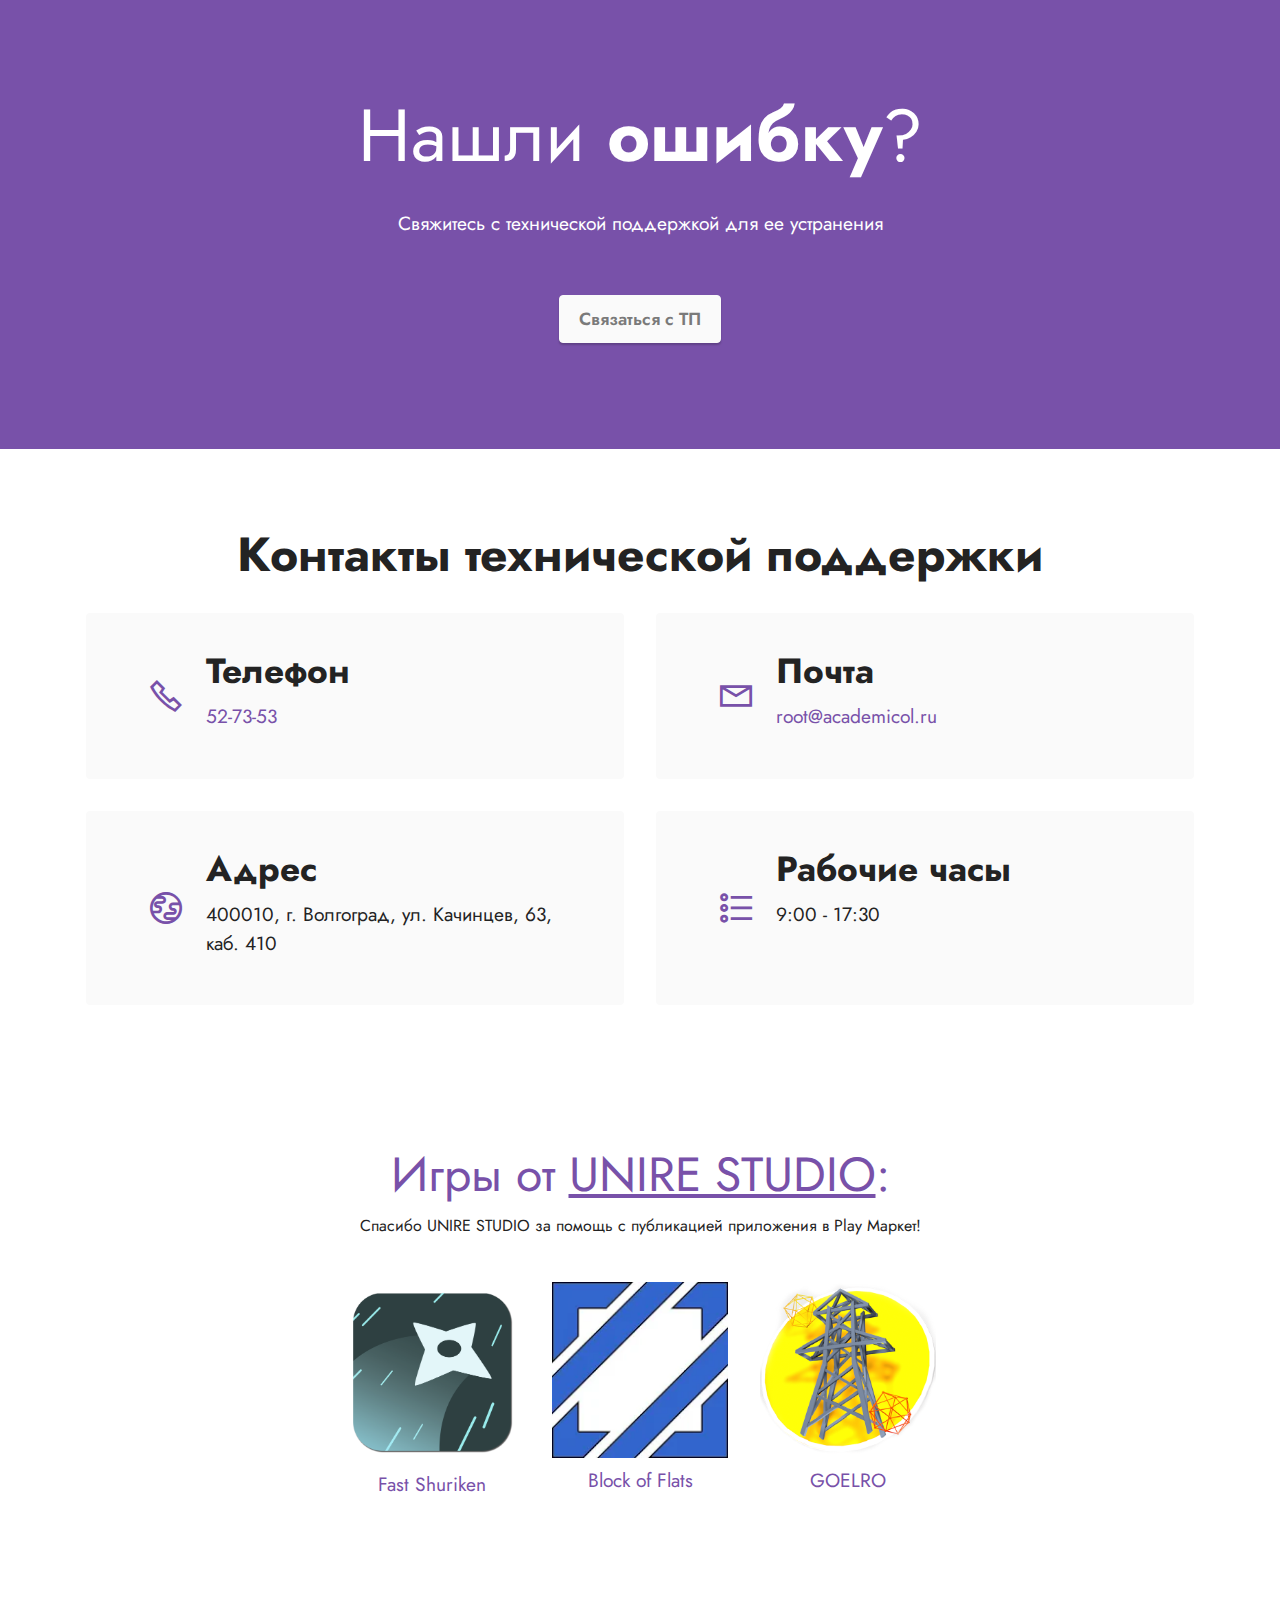
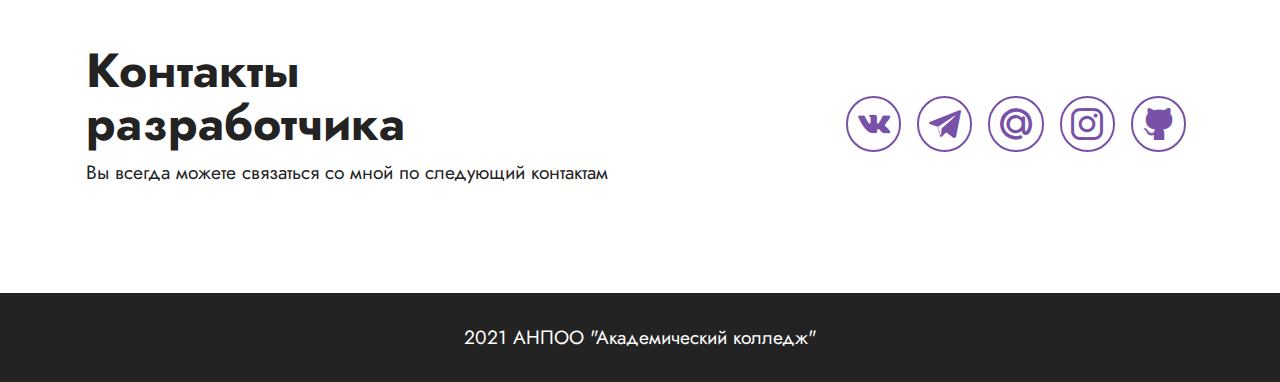
==== commit 05c04e45: "Update help.html" ====
--- a/help.html
+++ b/help.html
@@ -1 +1,205 @@
-<!DOCTYPE html><html ><head><meta charset="UTF-8"><meta http-equiv="X-UA-Compatible" content="IE=edge"><meta name="viewport" content="width=device-width, initial-scale=1, minimum-scale=1"><link rel="shortcut icon" href="assets/images/logo5.png" type="image/x-icon"><meta name="description" content=""><title>Техническая поддержка проекта</title><link rel="stylesheet" href="assets/web/assets/mobirise-icons2/mobirise2.css"><link rel="stylesheet" href="assets/bootstrap/css/bootstrap.min.css"><link rel="stylesheet" href="assets/bootstrap/css/bootstrap-grid.min.css"><link rel="stylesheet" href="assets/bootstrap/css/bootstrap-reboot.min.css"><link rel="stylesheet" href="assets/socicon/css/styles.css"><link rel="stylesheet" href="assets/theme/css/style.css"><link rel="preload" href="https://fonts.googleapis.com/css?family=Jost:100,200,300,400,500,600,700,800,900,100i,200i,300i,400i,500i,600i,700i,800i,900i&display=swap" as="style" onload="this.onload=null;this.rel='stylesheet'"> <noscript><link rel="stylesheet" href="https://fonts.googleapis.com/css?family=Jost:100,200,300,400,500,600,700,800,900,100i,200i,300i,400i,500i,600i,700i,800i,900i&display=swap"></noscript><link rel="preload" as="style" href="assets/mobirise/css/mbr-additional.css"><link rel="stylesheet" href="assets/mobirise/css/mbr-additional.css" type="text/css"></head><body> <section data-bs-version="5.1" class="info1 cid-sHLOS72aZV" id="info1-13"><div class="align-center container-fluid"><div class="row justify-content-center"><div class="col-12 col-lg-8"><h3 class="mbr-section-title mb-4 mbr-fonts-style display-1"> Нашли <strong>ошибку</strong>?</h3><p class="mbr-text mb-5 mbr-fonts-style display-7"> Свяжитесь с технической поддержкой для ее устранения</p><div class="mbr-section-btn"><a class="btn btn-white display-4" href="#contacts2-14">Связаться с ТП</a></div></div></div></div> </section><section data-bs-version="5.1" class="contacts2 cid-sHLPt4nhi1" id="contacts2-14"><div class="container"><div class="mbr-section-head"><h3 class="mbr-section-title mbr-fonts-style align-center mb-0 display-2"> <strong>Контакты технической поддержки</strong></h3></div><div class="row justify-content-center mt-4"><div class="card col-12 col-md-6"><div class="card-wrapper"><div class="image-wrapper"> <span class="mbr-iconfont mobi-mbri-phone mobi-mbri"></span></div><div class="text-wrapper"><h6 class="card-title mbr-fonts-style mb-1 display-5"><strong>Телефон</strong></h6><p class="mbr-text mbr-fonts-style display-7"><a href="tel:527353" class="text-primary">52-73-53</a></p></div></div></div><div class="card col-12 col-md-6"><div class="card-wrapper"><div class="image-wrapper"> <span class="mbr-iconfont mobi-mbri-letter mobi-mbri"></span></div><div class="text-wrapper"><h6 class="card-title mbr-fonts-style mb-1 display-5"><strong>Почта</strong></h6><p class="mbr-text mbr-fonts-style display-7"><a href="mailto:root@academicol.ru" class="text-primary">root@academicol.ru</a></p></div></div></div><div class="card col-12 col-md-6"><div class="card-wrapper"><div class="image-wrapper"> <span class="mbr-iconfont mobi-mbri-globe mobi-mbri"></span></div><div class="text-wrapper"><h6 class="card-title mbr-fonts-style mb-1 display-5"> <strong>Адрес</strong></h6><p class="mbr-text mbr-fonts-style display-7">400010, г. Волгоград, ул. Качинцев, 63, каб. 410</p></div></div></div><div class="card col-12 col-md-6"><div class="card-wrapper"><div class="image-wrapper"> <span class="mbr-iconfont mobi-mbri-bulleted-list mobi-mbri"></span></div><div class="text-wrapper"><h6 class="card-title mbr-fonts-style mb-1 display-5"><strong>Рабочие часы</strong></h6><p class="mbr-text mbr-fonts-style display-7">9:00 - 17:30</p></div></div></div></div></div> </section><section data-bs-version="5.1" class="contacts4 cid-sHHNDDnDqM" id="contacts4-w"><div class="container"><div class="row align-items-center justify-content-center"><div class="text-content col-12 col-md-6"><h2 class="mbr-section-title mbr-fonts-style display-2"><strong>Контакты разработчика</strong></h2><p class="mbr-text mbr-fonts-style display-7">Вы всегда можете связаться со мной по следующий контактам</p></div><div class="icons d-flex align-items-center col-12 col-md-6 justify-content-end mt-md-0 mt-2 flex-wrap"> <a href="https://vk.com/nazbav"> <span class="mbr-iconfont mbr-iconfont-social socicon-vkontakte socicon"></span> </a> <a href="https://t.me/nazbav/" target="_blank"> <span class="mbr-iconfont mbr-iconfont-social socicon-telegram socicon"></span> </a> <a href="mailto:naz.bav@list.ru"> <span class="mbr-iconfont mbr-iconfont-social socicon-mailru socicon"></span> </a> <a href="https://instagram.com/nazbavn/" target="_blank"> <span class="mbr-iconfont mbr-iconfont-social socicon-instagram socicon"></span> </a> <a href="https://github.com/nazbav" target="_blank"> <span class="mbr-iconfont mbr-iconfont-social socicon-github socicon"></span> </a></div></div></div> </section><section data-bs-version="5.1" class="footer7 cid-sHHzMoeXW1" once="footers" id="footer7-m"><div class="container"><div class="media-container-row align-center mbr-white"><div class="col-12"><p class="mbr-text mb-0 mbr-fonts-style display-7">2021 АНПОО "Академический колледж"</p></div></div></div> </section></body></html>
+<!DOCTYPE html>
+<html  >
+<head>
+  <meta charset="UTF-8">
+  <meta http-equiv="X-UA-Compatible" content="IE=edge">
+  <meta name="viewport" content="width=device-width, initial-scale=1, minimum-scale=1">
+  <link rel="shortcut icon" href="assets/images/logo5.png" type="image/x-icon">
+  <meta name="description" content="">
+  
+  
+  <title>Техническая поддержка проекта</title>
+  <link rel="stylesheet" href="assets/web/assets/mobirise-icons2/mobirise2.css">
+  <link rel="stylesheet" href="assets/bootstrap/css/bootstrap.min.css">
+  <link rel="stylesheet" href="assets/bootstrap/css/bootstrap-grid.min.css">
+  <link rel="stylesheet" href="assets/bootstrap/css/bootstrap-reboot.min.css">
+  <link rel="stylesheet" href="assets/socicon/css/styles.css">
+  <link rel="stylesheet" href="assets/theme/css/style.css">
+  <link rel="preload" href="https://fonts.googleapis.com/css?family=Jost:100,200,300,400,500,600,700,800,900,100i,200i,300i,400i,500i,600i,700i,800i,900i&display=swap" as="style" onload="this.onload=null;this.rel='stylesheet'">
+  <noscript><link rel="stylesheet" href="https://fonts.googleapis.com/css?family=Jost:100,200,300,400,500,600,700,800,900,100i,200i,300i,400i,500i,600i,700i,800i,900i&display=swap"></noscript>
+  <link rel="preload" as="style" href="assets/mobirise/css/mbr-additional.css"><link rel="stylesheet" href="assets/mobirise/css/mbr-additional.css" type="text/css">
+  
+  
+  
+  
+</head>
+<body>
+  
+  <section data-bs-version="5.1" class="info1 cid-sHLOS72aZV" id="info1-13">
+    
+    
+    <div class="align-center container-fluid">
+        <div class="row justify-content-center">
+            <div class="col-12 col-lg-8">
+                <h3 class="mbr-section-title mb-4 mbr-fonts-style display-1">
+                    Нашли <strong>ошибку</strong>?</h3>
+                <p class="mbr-text mb-5 mbr-fonts-style display-7">
+                    Свяжитесь с технической поддержкой для ее устранения</p>
+                <div class="mbr-section-btn"><a class="btn btn-white display-4" href="#contacts2-14">Связаться с ТП</a></div>
+            </div>
+        </div>
+    </div>
+</section>
+
+<section data-bs-version="5.1" class="contacts2 cid-sHLPt4nhi1" id="contacts2-14">
+    <!---->
+    
+    
+    <div class="container">
+        <div class="mbr-section-head">
+            <h3 class="mbr-section-title mbr-fonts-style align-center mb-0 display-2">
+                <strong>Контакты технической поддержки</strong></h3>
+            
+        </div>
+        <div class="row justify-content-center mt-4">
+            <div class="card col-12 col-md-6">
+                <div class="card-wrapper">
+                    <div class="image-wrapper">
+                        <span class="mbr-iconfont mobi-mbri-phone mobi-mbri"></span>
+                    </div>
+                    <div class="text-wrapper">
+                        <h6 class="card-title mbr-fonts-style mb-1 display-5"><strong>Телефон</strong></h6>
+                        <p class="mbr-text mbr-fonts-style display-7"><a href="tel:527353" class="text-primary">52-73-53</a></p>
+                    </div>
+                </div>
+            </div>
+            <div class="card col-12 col-md-6">
+                <div class="card-wrapper">
+                    <div class="image-wrapper">
+                        <span class="mbr-iconfont mobi-mbri-letter mobi-mbri"></span>
+                    </div>
+                    <div class="text-wrapper">
+                        <h6 class="card-title mbr-fonts-style mb-1 display-5"><strong>Почта</strong></h6>
+                        <p class="mbr-text mbr-fonts-style display-7"><a href="mailto:root@academicol.ru" class="text-primary">root@academicol.ru</a></p>
+                    </div>
+                </div>
+            </div>
+            <div class="card col-12 col-md-6">
+                <div class="card-wrapper">
+                    <div class="image-wrapper">
+                        <span class="mbr-iconfont mobi-mbri-globe mobi-mbri"></span>
+                    </div>
+                    <div class="text-wrapper">
+                        <h6 class="card-title mbr-fonts-style mb-1 display-5">
+                            <strong>Адрес</strong></h6>
+                        <p class="mbr-text mbr-fonts-style display-7">400010, г. Волгоград, ул. Качинцев, 63, каб. 410</p>
+                    </div>
+                </div>
+            </div>
+            <div class="card col-12 col-md-6">
+                <div class="card-wrapper">
+                    <div class="image-wrapper">
+                        <span class="mbr-iconfont mobi-mbri-bulleted-list mobi-mbri"></span>
+                    </div>
+                    <div class="text-wrapper">
+                        <h6 class="card-title mbr-fonts-style mb-1 display-5"><strong>Рабочие часы</strong></h6>
+                        <p class="mbr-text mbr-fonts-style display-7">9:00 - 17:30
+                        </p>
+                    </div>
+                </div>
+            </div>
+        </div>
+    </div>
+</section>
+
+<section data-bs-version="5.1" class="gallery5 mbr-gallery cid-sHYquYlw6q" id="gallery5-15">
+    <div class="container-fluid">
+        <div class="mbr-section-head justify-content-center d-flex flex-column text-center">
+            <h3 class="mbr-section-title mbr-fonts-style align-center m-0 display-2">Игры от <a href="https://unire-studio.github.io/web/" class="text-primary"><u>UNIRE STUDIO</u></a>:</h3>
+			<p class=" mt-3">Cпасибо UNIRE STUDIO за помощь с публикацией приложения в Play Маркет!</p>
+        </div>
+        <div class="row mbr-gallery mt-4 justify-content-center">
+	      
+		   <div class="col-4 col-md-4 col-lg-2 item gallery-image">
+		   	  <a href="https://play.google.com/store/apps/details?id=com.UNIRESTUDIO.FastShuriken">     
+                <div class="item-wrapper" data-toggle="modal" data-bs-toggle="modal" data-target="#sHYuM6bFMG-modal" data-bs-target="#sHYuM6bFMG-modal">
+                    <img src="assets/images/fast_shuriken.png" alt="" data-slide-to="0" data-bs-slide-to="0" data-target="#lb-sHYuM6bFMG" data-bs-target="#lb-sHYuM6bFMG">
+                </div>
+                <h6 class="mbr-item-subtitle mbr-fonts-style align-center mb-2 mt-2 display-7">Fast Shuriken</h6>
+			  </a>
+            </div>
+		
+            <div class="col-4 col-md-4 col-lg-2 item gallery-image">
+			<a href="https://play.google.com/store/apps/details?id=com.UnireStudio.Blockofflats">     
+                <div class="item-wrapper" data-toggle="modal" data-bs-toggle="modal" data-target="#sHYuM6bFMG-modal" data-bs-target="#sHYuM6bFMG-modal">
+                    <img src="assets/images/block_of_flats.webp" alt="" data-slide-to="1" data-bs-slide-to="1" data-target="#lb-sHYuM6bFMG" data-bs-target="#lb-sHYuM6bFMG">
+                    <div class="icon-wrapper">
+                        <span class="mobi-mbri mobi-mbri-search mbr-iconfont mbr-iconfont-btn"></span>
+                    </div>
+                </div>
+                <h6 class="mbr-item-subtitle mbr-fonts-style align-center mb-2 mt-2 display-7">Block of Flats</h6>
+				  </a>
+            </div>
+            <div class="col-4 col-md-4 col-lg-2 item gallery-image">
+			<a href="https://unire-studio.itch.io/goelro">     
+                <div class="item-wrapper" data-toggle="modal" data-bs-toggle="modal" data-target="#sHYuM6bFMG-modal" data-bs-target="#sHYuM6bFMG-modal">
+                    <img src="assets/images/djawa.png" alt="" data-slide-to="2" data-bs-slide-to="2" data-target="#lb-sHYuM6bFMG" data-bs-target="#lb-sHYuM6bFMG">
+                    <div class="icon-wrapper">
+                        <span class="mobi-mbri mobi-mbri-search mbr-iconfont mbr-iconfont-btn"></span>
+                    </div>
+                </div>
+                <h6 class="mbr-item-subtitle mbr-fonts-style align-center mb-2 mt-2 display-7">
+                   GOELRO
+                </h6>
+				  </a>
+            </div>
+        </div>
+    </div>
+</section>
+
+<section data-bs-version="5.1" class="contacts4 cid-sHHNDDnDqM" id="contacts4-w">
+
+    
+
+    
+
+    <div class="container">
+        <div class="row align-items-center justify-content-center">
+            <div class="text-content col-12 col-md-6">
+                <h2 class="mbr-section-title mbr-fonts-style display-2"><strong>Контакты разработчика</strong></h2>
+                <p class="mbr-text mbr-fonts-style display-7">Вы всегда можете связаться со мной по следующий контактам</p>
+            </div>
+            <div class="icons d-flex align-items-center col-12 col-md-6 justify-content-end mt-md-0 mt-2 flex-wrap">
+                <a href="https://vk.com/nazbav">
+                    <span class="mbr-iconfont mbr-iconfont-social socicon-vkontakte socicon"></span>
+                </a>
+                <a href="https://t.me/nazbav/" target="_blank">
+                    <span class="mbr-iconfont mbr-iconfont-social socicon-telegram socicon"></span>
+                </a>
+                <a href="mailto:naz.bav@list.ru">
+                    <span class="mbr-iconfont mbr-iconfont-social socicon-mailru socicon"></span>
+                </a>
+                <a href="https://instagram.com/nazbavn/" target="_blank">
+                    <span class="mbr-iconfont mbr-iconfont-social socicon-instagram socicon"></span>
+                </a>
+                <a href="https://github.com/nazbav" target="_blank">
+                    <span class="mbr-iconfont mbr-iconfont-social socicon-github socicon"></span>
+                </a>
+                
+                
+                
+                
+                
+            </div>
+        </div>
+    </div>
+    
+</section>
+
+<section data-bs-version="5.1" class="footer7 cid-sHHzMoeXW1" once="footers" id="footer7-m">
+
+    
+
+    
+
+    <div class="container">
+        <div class="media-container-row align-center mbr-white">
+            <div class="col-12">
+                <p class="mbr-text mb-0 mbr-fonts-style display-7">2021 АНПОО "Академический колледж"</p>
+            </div>
+        </div>
+    </div>
+</section>
+  
+</body>
+</html>--- a/assets/mobirise/css/mbr-additional.css
+++ b/assets/mobirise/css/mbr-additional.css
@@ -1376,3 +1376,258 @@
   text-align: center;
 }
 
+.cid-sHYquYlw6q {
+  padding-top: 2rem;
+  padding-bottom: 1rem;
+  background-color: #ffffff;
+}
+.cid-sHYquYlw6q .item {
+  padding-bottom: 2rem;
+}
+.cid-sHYquYlw6q .item-wrapper {
+  position: relative;
+}
+.cid-sHYquYlw6q .item-wrapper .icon-wrapper {
+  pointer-events: none;
+  position: absolute;
+  width: 60px;
+  height: 60px;
+  font-size: 22px;
+  left: 50%;
+  top: 50%;
+  display: flex;
+  align-items: center;
+  justify-content: center;
+  border: 2px solid #ffffff;
+  border-radius: 50%;
+  opacity: 0;
+  color: #ffffff;
+  transform: translateX(-50%) translateY(-50%);
+  background-color: #1b1b1b;
+  transition: 0.2s;
+}
+.cid-sHYquYlw6q .item-wrapper:hover .icon-wrapper {
+  opacity: 0.7;
+}
+.cid-sHYquYlw6q .carousel-control,
+.cid-sHYquYlw6q .close {
+  background: #1b1b1b;
+}
+.cid-sHYquYlw6q .carousel-control-prev {
+  margin-left: 2.5rem;
+}
+.cid-sHYquYlw6q .carousel-control-prev span {
+  margin-right: 5px;
+}
+.cid-sHYquYlw6q .carousel-control-next {
+  margin-right: 2.5rem;
+}
+.cid-sHYquYlw6q .carousel-control-next span {
+  margin-left: 5px;
+}
+.cid-sHYquYlw6q .close {
+  position: fixed;
+  opacity: 0.5;
+  font-size: 22px;
+  font-weight: 300;
+  width: 60px;
+  height: 60px;
+  border-radius: 50%;
+  color: #fff;
+  top: 2.5rem;
+  right: 2.5rem;
+  border: 2px solid #fff;
+  text-shadow: none;
+  z-index: 5;
+  transition: opacity 0.3s ease;
+  font-family: 'Moririse2';
+  align-items: center;
+  justify-content: center;
+  display: flex;
+}
+.cid-sHYquYlw6q .close::before {
+  content: '\e91a';
+}
+.cid-sHYquYlw6q .close:hover {
+  opacity: 1;
+  background: #000;
+  color: #fff;
+}
+.cid-sHYquYlw6q .carousel-control {
+  display: flex;
+  top: 50%;
+  width: 60px;
+  height: 60px;
+  margin-top: -1.5rem;
+  font-size: 22px;
+  background-color: rgba(0, 0, 0, 0.5);
+  border: 2px solid #fff;
+  border-radius: 50%;
+  transition: all 0.3s;
+}
+.cid-sHYquYlw6q .carousel-control.carousel-control-prev {
+  left: 0;
+  margin-left: 2.5rem;
+}
+.cid-sHYquYlw6q .carousel-control.carousel-control-next {
+  right: 0;
+  margin-right: 2.5rem;
+}
+@media (max-width: 767px) {
+  .cid-sHYquYlw6q .carousel-control {
+    top: auto;
+    bottom: 1rem;
+  }
+}
+.cid-sHYquYlw6q .carousel-indicators {
+  position: absolute;
+  bottom: 0;
+  margin-bottom: 3px;
+}
+.cid-sHYquYlw6q .carousel-indicators li {
+  max-width: 15px;
+  height: 15px;
+  width: 15px;
+  max-height: 15px;
+  margin: 3px;
+  background-color: rgba(0, 0, 0, 0.5);
+  border: 2px solid #fff;
+  border-radius: 50%;
+  opacity: 0.5;
+  transition: all 0.3s;
+}
+.cid-sHYquYlw6q .carousel-indicators li.active,
+.cid-sHYquYlw6q .carousel-indicators li:hover {
+  opacity: 0.9;
+}
+.cid-sHYquYlw6q .carousel-indicators li::after,
+.cid-sHYquYlw6q .carousel-indicators li::before {
+  content: none;
+}
+.cid-sHYquYlw6q .carousel-indicators.ie-fix {
+  left: 50%;
+  display: block;
+  width: 60%;
+  margin-left: -30%;
+  text-align: center;
+}
+@media (max-width: 768px) {
+  .cid-sHYquYlw6q .carousel-indicators {
+    display: none !important;
+  }
+}
+@media (max-width: 991px) {
+  .cid-sHYquYlw6q .carousel-indicators {
+    margin-bottom: 3.625rem !important;
+    padding-left: 2.5rem;
+    padding-right: 2.5rem;
+  }
+}
+@media (max-width: 767px) {
+  .cid-sHYquYlw6q .carousel-indicators {
+    display: none;
+  }
+}
+.cid-sHYquYlw6q .carousel-inner {
+  display: flex;
+  align-items: center;
+}
+.cid-sHYquYlw6q .carousel-inner > .active {
+  display: block;
+}
+.cid-sHYquYlw6q .carousel-control.left {
+  left: 0;
+  margin-left: 2.5rem;
+}
+.cid-sHYquYlw6q .carousel-control.right {
+  right: 0;
+  margin-right: 2.5rem;
+}
+.cid-sHYquYlw6q .carousel-control:hover {
+  background: #1b1b1b;
+  color: #fff;
+  opacity: 1;
+}
+@media (max-width: 768px) {
+  .cid-sHYquYlw6q .carousel-control,
+  .cid-sHYquYlw6q .carousel-indicators,
+  .cid-sHYquYlw6q .modal .close {
+    position: fixed;
+  }
+}
+@media (max-width: 767px) {
+  .cid-sHYquYlw6q .mbr-slider .carousel-control {
+    top: auto;
+    bottom: 20px;
+  }
+  .cid-sHYquYlw6q .mbr-slider > .container .carousel-control {
+    margin-bottom: 0;
+  }
+}
+.cid-sHYquYlw6q .carousel-indicators .active,
+.cid-sHYquYlw6q .carousel-indicators li {
+  width: 7px;
+  height: 7px;
+  margin: 3px;
+  background: #000000;
+  opacity: 0.5;
+  border: 4px solid #000000;
+}
+.cid-sHYquYlw6q .carousel-indicators .active {
+  background: #fff;
+}
+.cid-sHYquYlw6q .carousel-indicators li {
+  max-width: 15px;
+  max-height: 15px;
+  border-radius: 50%;
+}
+.cid-sHYquYlw6q .modal {
+  padding-left: 0 !important;
+  position: fixed;
+  overflow: hidden;
+  padding-right: 0 !important;
+}
+.cid-sHYquYlw6q .modal-dialog {
+  margin: 0 auto;
+  max-width: 100%;
+  padding-left: 1rem;
+  padding-right: 1rem;
+}
+.cid-sHYquYlw6q .modal-content {
+  border-radius: 0;
+  border: none;
+  background: transparent;
+}
+.cid-sHYquYlw6q .modal-body {
+  padding: 0;
+  display: flex;
+  align-items: center;
+}
+.cid-sHYquYlw6q .modal-body img {
+  width: 100%;
+  object-fit: contain;
+  max-height: calc(100vh - 1.75rem);
+}
+.cid-sHYquYlw6q .carousel {
+  width: 100%;
+}
+.cid-sHYquYlw6q .modal-backdrop.in {
+  opacity: 0.8;
+}
+.cid-sHYquYlw6q .modal.fade .modal-dialog {
+  transition: margin-top 0.3s ease-out;
+}
+.cid-sHYquYlw6q .modal.fade .modal-dialog,
+.cid-sHYquYlw6q .modal.in .modal-dialog {
+  transform: none;
+}
+.cid-sHYquYlw6q .mbr-gallery .item-wrapper {
+  cursor: pointer;
+}
+.cid-sHYquYlw6q H6 {
+  text-align: center;
+}
+.cid-sHYquYlw6q H3 {
+  color: #7851a9;
+}
+
--- a/assets/mobirise/css/mbr-additional.css
+++ b/assets/mobirise/css/mbr-additional.css
@@ -1376,3 +1376,258 @@
   text-align: center;
 }
 
+.cid-sHYquYlw6q {
+  padding-top: 2rem;
+  padding-bottom: 1rem;
+  background-color: #ffffff;
+}
+.cid-sHYquYlw6q .item {
+  padding-bottom: 2rem;
+}
+.cid-sHYquYlw6q .item-wrapper {
+  position: relative;
+}
+.cid-sHYquYlw6q .item-wrapper .icon-wrapper {
+  pointer-events: none;
+  position: absolute;
+  width: 60px;
+  height: 60px;
+  font-size: 22px;
+  left: 50%;
+  top: 50%;
+  display: flex;
+  align-items: center;
+  justify-content: center;
+  border: 2px solid #ffffff;
+  border-radius: 50%;
+  opacity: 0;
+  color: #ffffff;
+  transform: translateX(-50%) translateY(-50%);
+  background-color: #1b1b1b;
+  transition: 0.2s;
+}
+.cid-sHYquYlw6q .item-wrapper:hover .icon-wrapper {
+  opacity: 0.7;
+}
+.cid-sHYquYlw6q .carousel-control,
+.cid-sHYquYlw6q .close {
+  background: #1b1b1b;
+}
+.cid-sHYquYlw6q .carousel-control-prev {
+  margin-left: 2.5rem;
+}
+.cid-sHYquYlw6q .carousel-control-prev span {
+  margin-right: 5px;
+}
+.cid-sHYquYlw6q .carousel-control-next {
+  margin-right: 2.5rem;
+}
+.cid-sHYquYlw6q .carousel-control-next span {
+  margin-left: 5px;
+}
+.cid-sHYquYlw6q .close {
+  position: fixed;
+  opacity: 0.5;
+  font-size: 22px;
+  font-weight: 300;
+  width: 60px;
+  height: 60px;
+  border-radius: 50%;
+  color: #fff;
+  top: 2.5rem;
+  right: 2.5rem;
+  border: 2px solid #fff;
+  text-shadow: none;
+  z-index: 5;
+  transition: opacity 0.3s ease;
+  font-family: 'Moririse2';
+  align-items: center;
+  justify-content: center;
+  display: flex;
+}
+.cid-sHYquYlw6q .close::before {
+  content: '\e91a';
+}
+.cid-sHYquYlw6q .close:hover {
+  opacity: 1;
+  background: #000;
+  color: #fff;
+}
+.cid-sHYquYlw6q .carousel-control {
+  display: flex;
+  top: 50%;
+  width: 60px;
+  height: 60px;
+  margin-top: -1.5rem;
+  font-size: 22px;
+  background-color: rgba(0, 0, 0, 0.5);
+  border: 2px solid #fff;
+  border-radius: 50%;
+  transition: all 0.3s;
+}
+.cid-sHYquYlw6q .carousel-control.carousel-control-prev {
+  left: 0;
+  margin-left: 2.5rem;
+}
+.cid-sHYquYlw6q .carousel-control.carousel-control-next {
+  right: 0;
+  margin-right: 2.5rem;
+}
+@media (max-width: 767px) {
+  .cid-sHYquYlw6q .carousel-control {
+    top: auto;
+    bottom: 1rem;
+  }
+}
+.cid-sHYquYlw6q .carousel-indicators {
+  position: absolute;
+  bottom: 0;
+  margin-bottom: 3px;
+}
+.cid-sHYquYlw6q .carousel-indicators li {
+  max-width: 15px;
+  height: 15px;
+  width: 15px;
+  max-height: 15px;
+  margin: 3px;
+  background-color: rgba(0, 0, 0, 0.5);
+  border: 2px solid #fff;
+  border-radius: 50%;
+  opacity: 0.5;
+  transition: all 0.3s;
+}
+.cid-sHYquYlw6q .carousel-indicators li.active,
+.cid-sHYquYlw6q .carousel-indicators li:hover {
+  opacity: 0.9;
+}
+.cid-sHYquYlw6q .carousel-indicators li::after,
+.cid-sHYquYlw6q .carousel-indicators li::before {
+  content: none;
+}
+.cid-sHYquYlw6q .carousel-indicators.ie-fix {
+  left: 50%;
+  display: block;
+  width: 60%;
+  margin-left: -30%;
+  text-align: center;
+}
+@media (max-width: 768px) {
+  .cid-sHYquYlw6q .carousel-indicators {
+    display: none !important;
+  }
+}
+@media (max-width: 991px) {
+  .cid-sHYquYlw6q .carousel-indicators {
+    margin-bottom: 3.625rem !important;
+    padding-left: 2.5rem;
+    padding-right: 2.5rem;
+  }
+}
+@media (max-width: 767px) {
+  .cid-sHYquYlw6q .carousel-indicators {
+    display: none;
+  }
+}
+.cid-sHYquYlw6q .carousel-inner {
+  display: flex;
+  align-items: center;
+}
+.cid-sHYquYlw6q .carousel-inner > .active {
+  display: block;
+}
+.cid-sHYquYlw6q .carousel-control.left {
+  left: 0;
+  margin-left: 2.5rem;
+}
+.cid-sHYquYlw6q .carousel-control.right {
+  right: 0;
+  margin-right: 2.5rem;
+}
+.cid-sHYquYlw6q .carousel-control:hover {
+  background: #1b1b1b;
+  color: #fff;
+  opacity: 1;
+}
+@media (max-width: 768px) {
+  .cid-sHYquYlw6q .carousel-control,
+  .cid-sHYquYlw6q .carousel-indicators,
+  .cid-sHYquYlw6q .modal .close {
+    position: fixed;
+  }
+}
+@media (max-width: 767px) {
+  .cid-sHYquYlw6q .mbr-slider .carousel-control {
+    top: auto;
+    bottom: 20px;
+  }
+  .cid-sHYquYlw6q .mbr-slider > .container .carousel-control {
+    margin-bottom: 0;
+  }
+}
+.cid-sHYquYlw6q .carousel-indicators .active,
+.cid-sHYquYlw6q .carousel-indicators li {
+  width: 7px;
+  height: 7px;
+  margin: 3px;
+  background: #000000;
+  opacity: 0.5;
+  border: 4px solid #000000;
+}
+.cid-sHYquYlw6q .carousel-indicators .active {
+  background: #fff;
+}
+.cid-sHYquYlw6q .carousel-indicators li {
+  max-width: 15px;
+  max-height: 15px;
+  border-radius: 50%;
+}
+.cid-sHYquYlw6q .modal {
+  padding-left: 0 !important;
+  position: fixed;
+  overflow: hidden;
+  padding-right: 0 !important;
+}
+.cid-sHYquYlw6q .modal-dialog {
+  margin: 0 auto;
+  max-width: 100%;
+  padding-left: 1rem;
+  padding-right: 1rem;
+}
+.cid-sHYquYlw6q .modal-content {
+  border-radius: 0;
+  border: none;
+  background: transparent;
+}
+.cid-sHYquYlw6q .modal-body {
+  padding: 0;
+  display: flex;
+  align-items: center;
+}
+.cid-sHYquYlw6q .modal-body img {
+  width: 100%;
+  object-fit: contain;
+  max-height: calc(100vh - 1.75rem);
+}
+.cid-sHYquYlw6q .carousel {
+  width: 100%;
+}
+.cid-sHYquYlw6q .modal-backdrop.in {
+  opacity: 0.8;
+}
+.cid-sHYquYlw6q .modal.fade .modal-dialog {
+  transition: margin-top 0.3s ease-out;
+}
+.cid-sHYquYlw6q .modal.fade .modal-dialog,
+.cid-sHYquYlw6q .modal.in .modal-dialog {
+  transform: none;
+}
+.cid-sHYquYlw6q .mbr-gallery .item-wrapper {
+  cursor: pointer;
+}
+.cid-sHYquYlw6q H6 {
+  text-align: center;
+}
+.cid-sHYquYlw6q H3 {
+  color: #7851a9;
+}
+
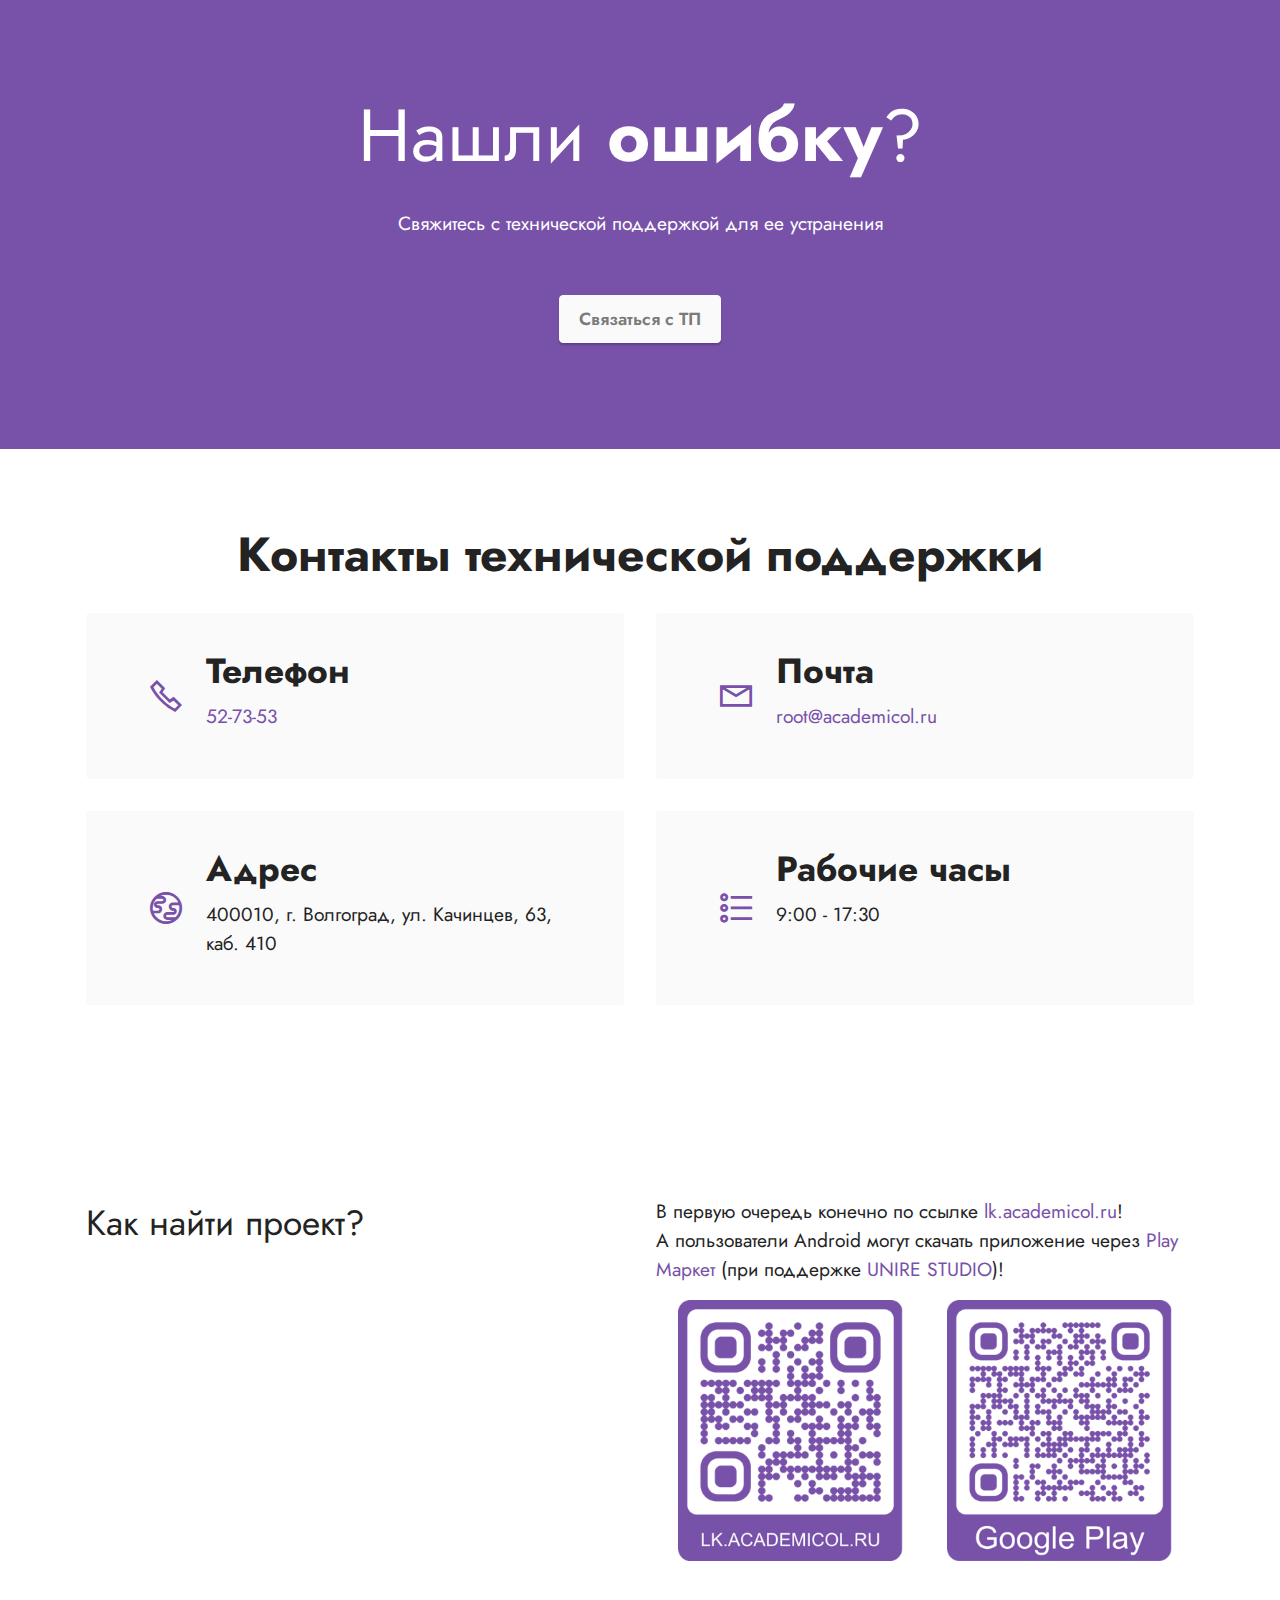
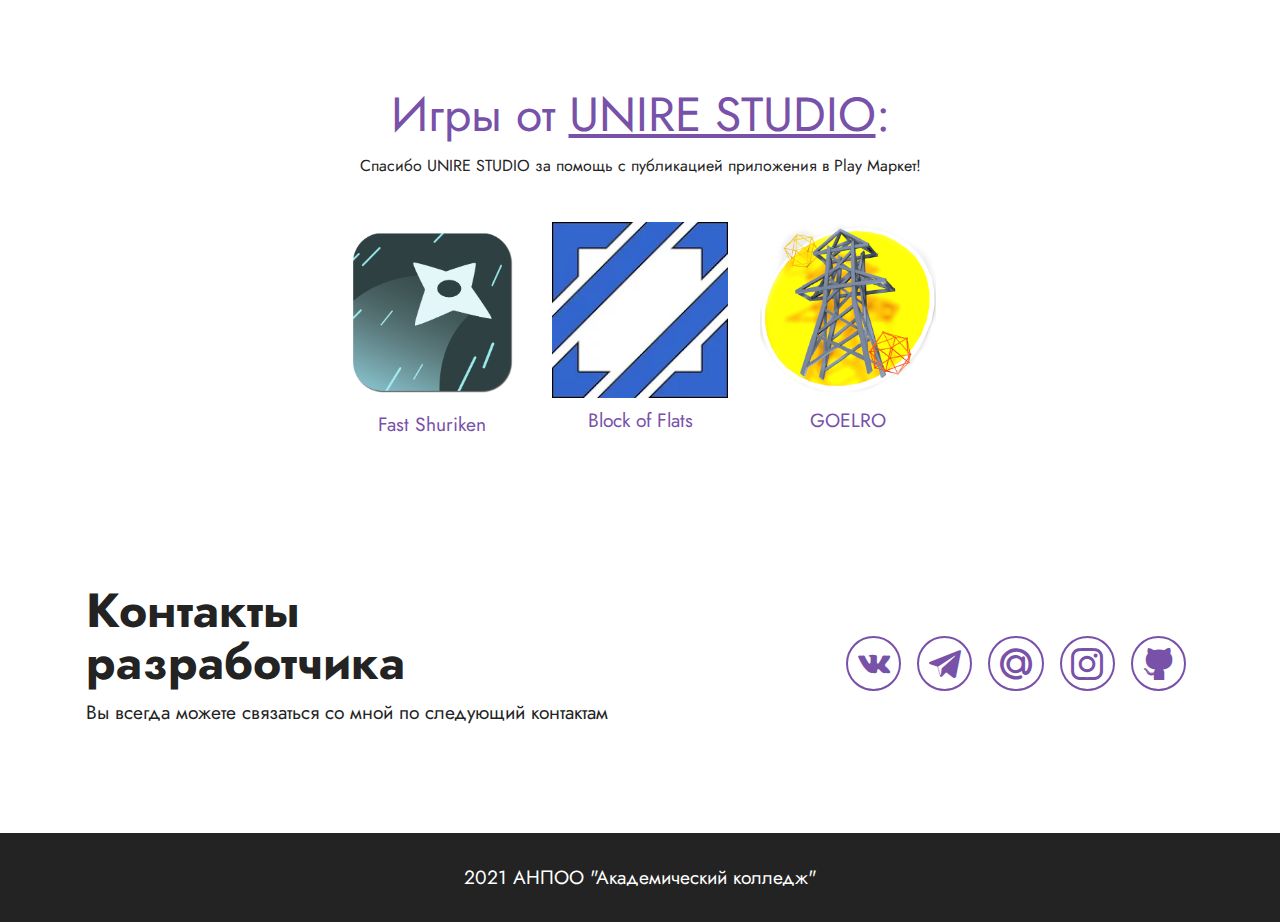
==== commit 14ca0206: "Update help.html" ====
--- a/help.html
+++ b/help.html
@@ -102,6 +102,23 @@
     </div>
 </section>
 
+<section data-bs-version="5.1" class="content10 cid-sHHCg8Ps6o" id="content10-s">
+    <div class="container">
+        <div class="row justify-content-center">
+            <div class="col-12 col-md"><h6 class="mbr-section-subtitle mbr-fonts-style mb-4 display-5">Как найти
+                    проект?</h6></div>
+            <div class="col-md-12 col-lg-6"><p class="mbr-text mbr-fonts-style display-7">В первую очередь конечно по
+                    ссылке <a href="https://lk.academicol.ru">lk.academicol.ru</a>!<br/>А пользователи Android могут
+                    скачать приложение через <a
+                            href="https://play.google.com/store/apps/details?id=ru.academicol.lk.twa">Play Маркет</a> (при поддержке <a href="#gallery5-15">UNIRE STUDIO</a>)!
+                </p>
+                <p class="mbr-text mbr-fonts-style display-7 d-flex flex-row justify-content-around"><img class="col-5"
+                                                                                                          src="assets/images/site.png"><img
+                            class="col-5" style="d-inline" src="assets/images/play.png"></p></div>
+        </div>
+    </div>
+</section>	
+	
 <section data-bs-version="5.1" class="gallery5 mbr-gallery cid-sHYquYlw6q" id="gallery5-15">
     <div class="container-fluid">
         <div class="mbr-section-head justify-content-center d-flex flex-column text-center">
@@ -123,9 +140,7 @@
 			<a href="https://play.google.com/store/apps/details?id=com.UnireStudio.Blockofflats">     
                 <div class="item-wrapper" data-toggle="modal" data-bs-toggle="modal" data-target="#sHYuM6bFMG-modal" data-bs-target="#sHYuM6bFMG-modal">
                     <img src="assets/images/block_of_flats.webp" alt="" data-slide-to="1" data-bs-slide-to="1" data-target="#lb-sHYuM6bFMG" data-bs-target="#lb-sHYuM6bFMG">
-                    <div class="icon-wrapper">
-                        <span class="mobi-mbri mobi-mbri-search mbr-iconfont mbr-iconfont-btn"></span>
-                    </div>
+        
                 </div>
                 <h6 class="mbr-item-subtitle mbr-fonts-style align-center mb-2 mt-2 display-7">Block of Flats</h6>
 				  </a>
@@ -134,9 +149,7 @@
 			<a href="https://unire-studio.itch.io/goelro">     
                 <div class="item-wrapper" data-toggle="modal" data-bs-toggle="modal" data-target="#sHYuM6bFMG-modal" data-bs-target="#sHYuM6bFMG-modal">
                     <img src="assets/images/djawa.png" alt="" data-slide-to="2" data-bs-slide-to="2" data-target="#lb-sHYuM6bFMG" data-bs-target="#lb-sHYuM6bFMG">
-                    <div class="icon-wrapper">
-                        <span class="mobi-mbri mobi-mbri-search mbr-iconfont mbr-iconfont-btn"></span>
-                    </div>
+               
                 </div>
                 <h6 class="mbr-item-subtitle mbr-fonts-style align-center mb-2 mt-2 display-7">
                    GOELRO
@@ -202,4 +215,4 @@
 </section>
   
 </body>
-</html>+</html>
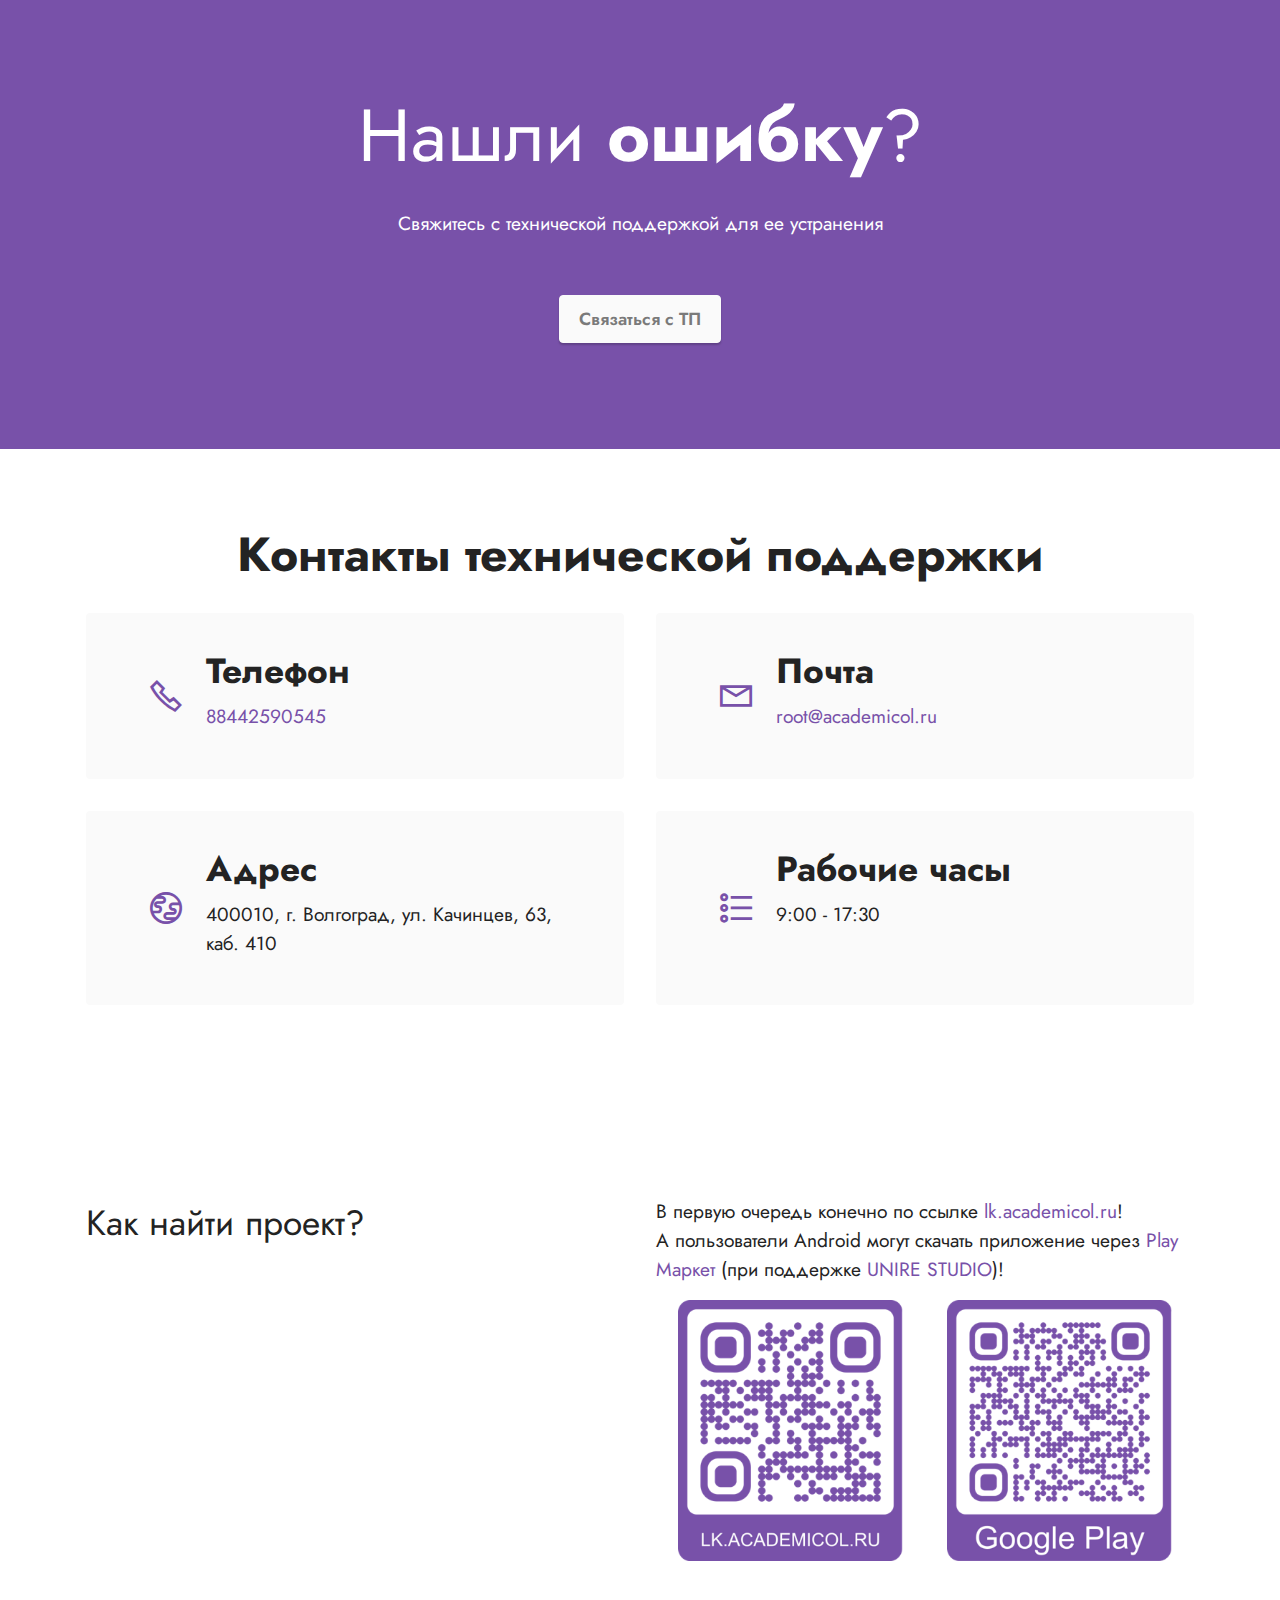
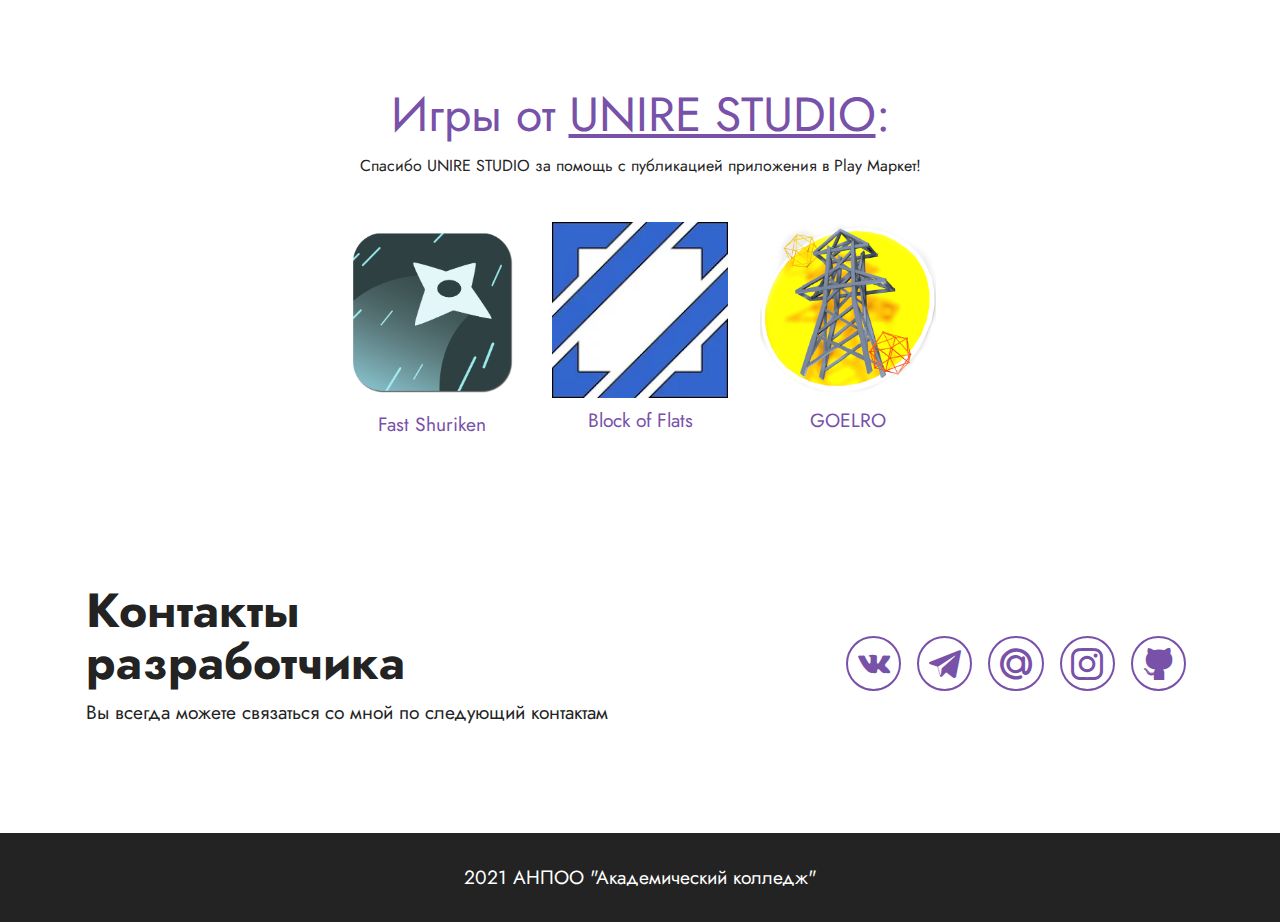
==== commit 4167ed47: "Update help.html" ====
--- a/help.html
+++ b/help.html
@@ -1,33 +1,33 @@
 <!DOCTYPE html>
 <html  >
 <head>
-  <meta charset="UTF-8">
-  <meta http-equiv="X-UA-Compatible" content="IE=edge">
-  <meta name="viewport" content="width=device-width, initial-scale=1, minimum-scale=1">
-  <link rel="shortcut icon" href="assets/images/logo5.png" type="image/x-icon">
-  <meta name="description" content="">
-  
-  
-  <title>Техническая поддержка проекта</title>
-  <link rel="stylesheet" href="assets/web/assets/mobirise-icons2/mobirise2.css">
-  <link rel="stylesheet" href="assets/bootstrap/css/bootstrap.min.css">
-  <link rel="stylesheet" href="assets/bootstrap/css/bootstrap-grid.min.css">
-  <link rel="stylesheet" href="assets/bootstrap/css/bootstrap-reboot.min.css">
-  <link rel="stylesheet" href="assets/socicon/css/styles.css">
-  <link rel="stylesheet" href="assets/theme/css/style.css">
-  <link rel="preload" href="https://fonts.googleapis.com/css?family=Jost:100,200,300,400,500,600,700,800,900,100i,200i,300i,400i,500i,600i,700i,800i,900i&display=swap" as="style" onload="this.onload=null;this.rel='stylesheet'">
-  <noscript><link rel="stylesheet" href="https://fonts.googleapis.com/css?family=Jost:100,200,300,400,500,600,700,800,900,100i,200i,300i,400i,500i,600i,700i,800i,900i&display=swap"></noscript>
-  <link rel="preload" as="style" href="assets/mobirise/css/mbr-additional.css"><link rel="stylesheet" href="assets/mobirise/css/mbr-additional.css" type="text/css">
-  
-  
-  
-  
+    <meta charset="UTF-8">
+    <meta http-equiv="X-UA-Compatible" content="IE=edge">
+    <meta name="viewport" content="width=device-width, initial-scale=1, minimum-scale=1">
+    <link rel="shortcut icon" href="assets/images/logo5.png" type="image/x-icon">
+    <meta name="description" content="">
+
+
+    <title>Техническая поддержка проекта</title>
+    <link rel="stylesheet" href="assets/web/assets/mobirise-icons2/mobirise2.css">
+    <link rel="stylesheet" href="assets/bootstrap/css/bootstrap.min.css">
+    <link rel="stylesheet" href="assets/bootstrap/css/bootstrap-grid.min.css">
+    <link rel="stylesheet" href="assets/bootstrap/css/bootstrap-reboot.min.css">
+    <link rel="stylesheet" href="assets/socicon/css/styles.css">
+    <link rel="stylesheet" href="assets/theme/css/style.css">
+    <link rel="preload" href="https://fonts.googleapis.com/css?family=Jost:100,200,300,400,500,600,700,800,900,100i,200i,300i,400i,500i,600i,700i,800i,900i&display=swap" as="style" onload="this.onload=null;this.rel='stylesheet'">
+    <noscript><link rel="stylesheet" href="https://fonts.googleapis.com/css?family=Jost:100,200,300,400,500,600,700,800,900,100i,200i,300i,400i,500i,600i,700i,800i,900i&display=swap"></noscript>
+    <link rel="preload" as="style" href="assets/mobirise/css/mbr-additional.css"><link rel="stylesheet" href="assets/mobirise/css/mbr-additional.css" type="text/css">
+
+
+
+
 </head>
 <body>
-  
-  <section data-bs-version="5.1" class="info1 cid-sHLOS72aZV" id="info1-13">
-    
-    
+
+<section data-bs-version="5.1" class="info1 cid-sHLOS72aZV" id="info1-13">
+
+
     <div class="align-center container-fluid">
         <div class="row justify-content-center">
             <div class="col-12 col-lg-8">
@@ -43,13 +43,13 @@
 
 <section data-bs-version="5.1" class="contacts2 cid-sHLPt4nhi1" id="contacts2-14">
     <!---->
-    
-    
+
+
     <div class="container">
         <div class="mbr-section-head">
             <h3 class="mbr-section-title mbr-fonts-style align-center mb-0 display-2">
                 <strong>Контакты технической поддержки</strong></h3>
-            
+
         </div>
         <div class="row justify-content-center mt-4">
             <div class="card col-12 col-md-6">
@@ -59,7 +59,7 @@
                     </div>
                     <div class="text-wrapper">
                         <h6 class="card-title mbr-fonts-style mb-1 display-5"><strong>Телефон</strong></h6>
-                        <p class="mbr-text mbr-fonts-style display-7"><a href="tel:527353" class="text-primary">52-73-53</a></p>
+                        <p class="mbr-text mbr-fonts-style display-7"><a href="tel:88442590545" class="text-primary">88442590545</a></p>
                     </div>
                 </div>
             </div>
@@ -117,44 +117,44 @@
                             class="col-5" style="d-inline" src="assets/images/play.png"></p></div>
         </div>
     </div>
-</section>	
-	
+</section>
+
 <section data-bs-version="5.1" class="gallery5 mbr-gallery cid-sHYquYlw6q" id="gallery5-15">
     <div class="container-fluid">
         <div class="mbr-section-head justify-content-center d-flex flex-column text-center">
             <h3 class="mbr-section-title mbr-fonts-style align-center m-0 display-2">Игры от <a href="https://unire-studio.github.io/web/" class="text-primary"><u>UNIRE STUDIO</u></a>:</h3>
-			<p class=" mt-3">Cпасибо UNIRE STUDIO за помощь с публикацией приложения в Play Маркет!</p>
+            <p class=" mt-3">Спасибо UNIRE STUDIO за помощь с публикацией приложения в Play Маркет!</p>
         </div>
         <div class="row mbr-gallery mt-4 justify-content-center">
-	      
-		   <div class="col-4 col-md-4 col-lg-2 item gallery-image">
-		   	  <a href="https://play.google.com/store/apps/details?id=com.UNIRESTUDIO.FastShuriken">     
-                <div class="item-wrapper" data-toggle="modal" data-bs-toggle="modal" data-target="#sHYuM6bFMG-modal" data-bs-target="#sHYuM6bFMG-modal">
-                    <img src="assets/images/fast_shuriken.png" alt="" data-slide-to="0" data-bs-slide-to="0" data-target="#lb-sHYuM6bFMG" data-bs-target="#lb-sHYuM6bFMG">
-                </div>
-                <h6 class="mbr-item-subtitle mbr-fonts-style align-center mb-2 mt-2 display-7">Fast Shuriken</h6>
-			  </a>
-            </div>
-		
+
             <div class="col-4 col-md-4 col-lg-2 item gallery-image">
-			<a href="https://play.google.com/store/apps/details?id=com.UnireStudio.Blockofflats">     
-                <div class="item-wrapper" data-toggle="modal" data-bs-toggle="modal" data-target="#sHYuM6bFMG-modal" data-bs-target="#sHYuM6bFMG-modal">
-                    <img src="assets/images/block_of_flats.webp" alt="" data-slide-to="1" data-bs-slide-to="1" data-target="#lb-sHYuM6bFMG" data-bs-target="#lb-sHYuM6bFMG">
-        
-                </div>
-                <h6 class="mbr-item-subtitle mbr-fonts-style align-center mb-2 mt-2 display-7">Block of Flats</h6>
-				  </a>
-            </div>
+                <a href="https://play.google.com/store/apps/details?id=com.UNIRESTUDIO.FastShuriken">
+                    <div class="item-wrapper" data-toggle="modal" data-bs-toggle="modal" data-target="#sHYuM6bFMG-modal" data-bs-target="#sHYuM6bFMG-modal">
+                        <img src="assets/images/fast_shuriken.png" alt="" data-slide-to="0" data-bs-slide-to="0" data-target="#lb-sHYuM6bFMG" data-bs-target="#lb-sHYuM6bFMG">
+                    </div>
+                    <h6 class="mbr-item-subtitle mbr-fonts-style align-center mb-2 mt-2 display-7">Fast Shuriken</h6>
+                </a>
+            </div>
+
             <div class="col-4 col-md-4 col-lg-2 item gallery-image">
-			<a href="https://unire-studio.itch.io/goelro">     
-                <div class="item-wrapper" data-toggle="modal" data-bs-toggle="modal" data-target="#sHYuM6bFMG-modal" data-bs-target="#sHYuM6bFMG-modal">
-                    <img src="assets/images/djawa.png" alt="" data-slide-to="2" data-bs-slide-to="2" data-target="#lb-sHYuM6bFMG" data-bs-target="#lb-sHYuM6bFMG">
-               
-                </div>
-                <h6 class="mbr-item-subtitle mbr-fonts-style align-center mb-2 mt-2 display-7">
-                   GOELRO
-                </h6>
-				  </a>
+                <a href="https://play.google.com/store/apps/details?id=com.UnireStudio.Blockofflats">
+                    <div class="item-wrapper" data-toggle="modal" data-bs-toggle="modal" data-target="#sHYuM6bFMG-modal" data-bs-target="#sHYuM6bFMG-modal">
+                        <img src="assets/images/block_of_flats.webp" alt="" data-slide-to="1" data-bs-slide-to="1" data-target="#lb-sHYuM6bFMG" data-bs-target="#lb-sHYuM6bFMG">
+
+                    </div>
+                    <h6 class="mbr-item-subtitle mbr-fonts-style align-center mb-2 mt-2 display-7">Block of Flats</h6>
+                </a>
+            </div>
+            <div class="col-4 col-md-4 col-lg-2 item gallery-image">
+                <a href="https://unire-studio.itch.io/goelro">
+                    <div class="item-wrapper" data-toggle="modal" data-bs-toggle="modal" data-target="#sHYuM6bFMG-modal" data-bs-target="#sHYuM6bFMG-modal">
+                        <img src="assets/images/djawa.png" alt="" data-slide-to="2" data-bs-slide-to="2" data-target="#lb-sHYuM6bFMG" data-bs-target="#lb-sHYuM6bFMG">
+
+                    </div>
+                    <h6 class="mbr-item-subtitle mbr-fonts-style align-center mb-2 mt-2 display-7">
+                        GOELRO
+                    </h6>
+                </a>
             </div>
         </div>
     </div>
@@ -162,9 +162,9 @@
 
 <section data-bs-version="5.1" class="contacts4 cid-sHHNDDnDqM" id="contacts4-w">
 
-    
-
-    
+
+
+
 
     <div class="container">
         <div class="row align-items-center justify-content-center">
@@ -188,22 +188,22 @@
                 <a href="https://github.com/nazbav" target="_blank">
                     <span class="mbr-iconfont mbr-iconfont-social socicon-github socicon"></span>
                 </a>
-                
-                
-                
-                
-                
-            </div>
-        </div>
-    </div>
-    
+
+
+
+
+
+            </div>
+        </div>
+    </div>
+
 </section>
 
 <section data-bs-version="5.1" class="footer7 cid-sHHzMoeXW1" once="footers" id="footer7-m">
 
-    
-
-    
+
+
+
 
     <div class="container">
         <div class="media-container-row align-center mbr-white">
@@ -213,6 +213,6 @@
         </div>
     </div>
 </section>
-  
+
 </body>
 </html>
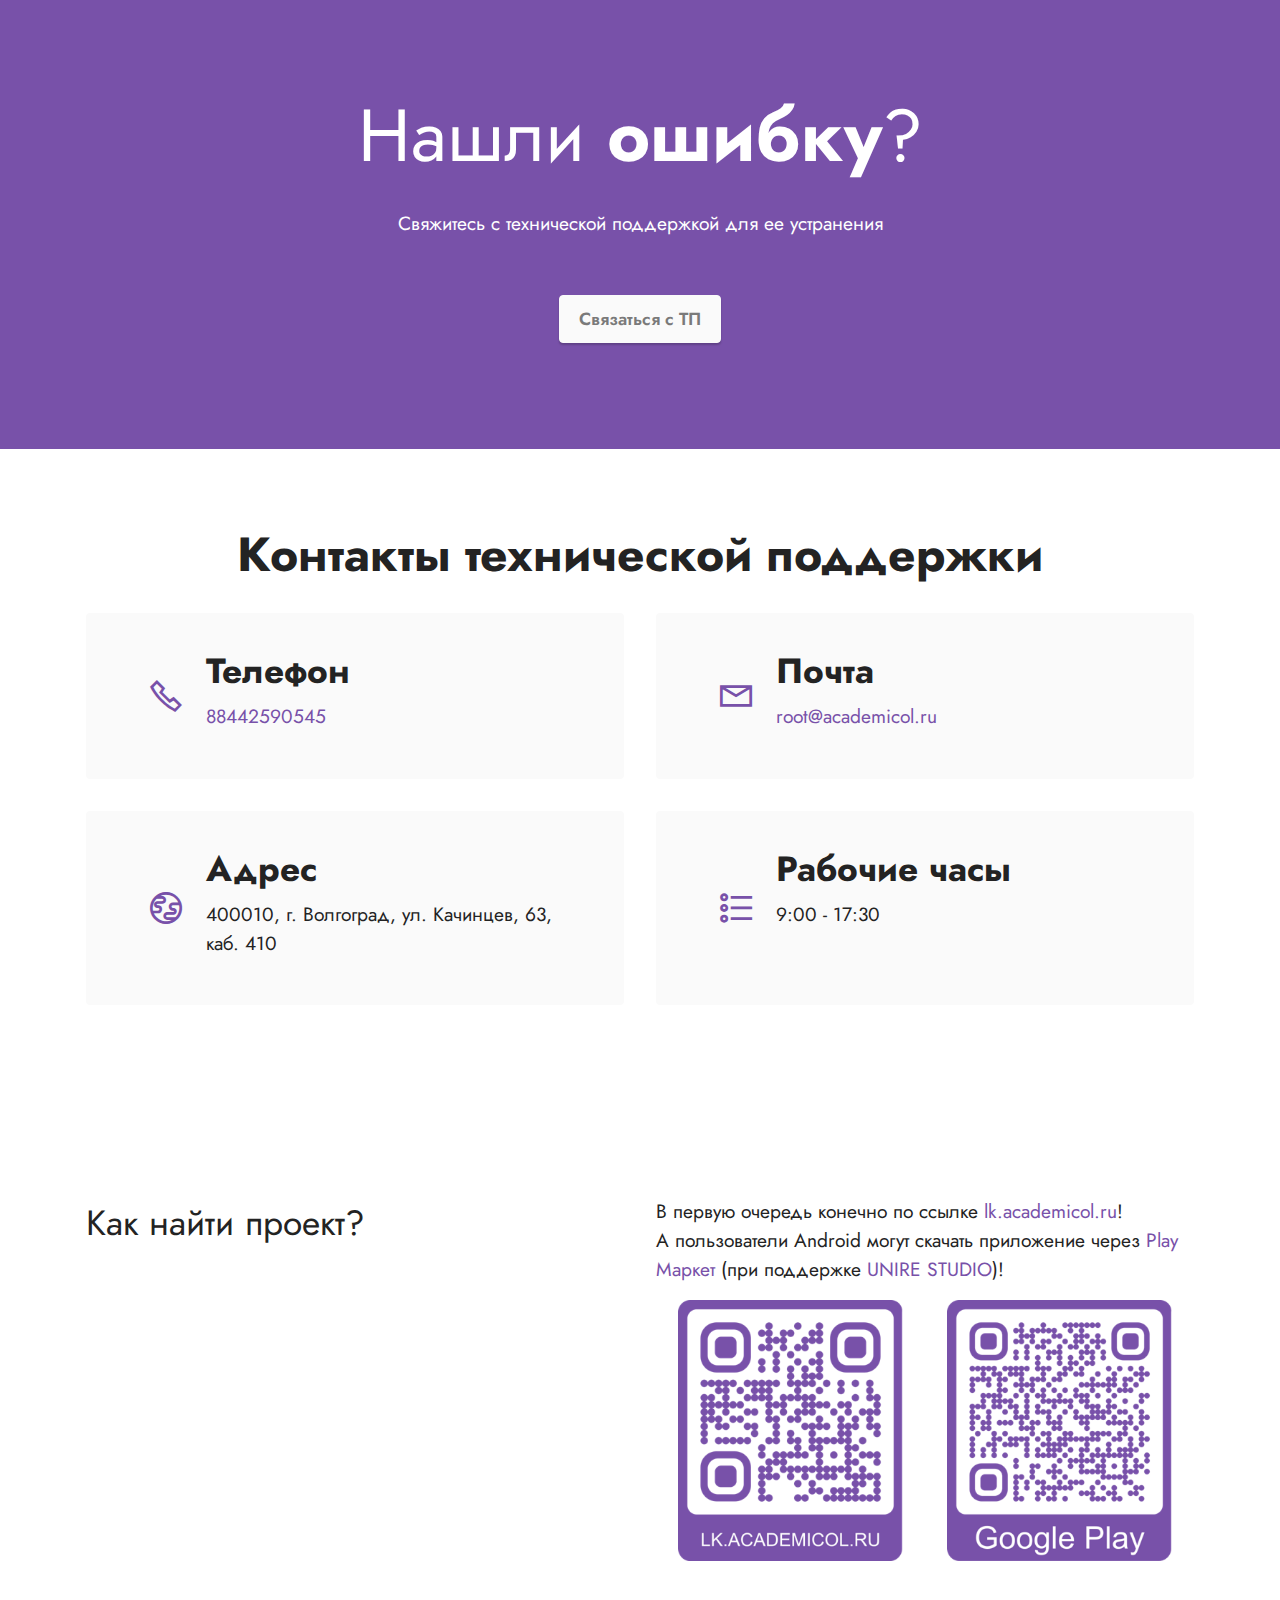
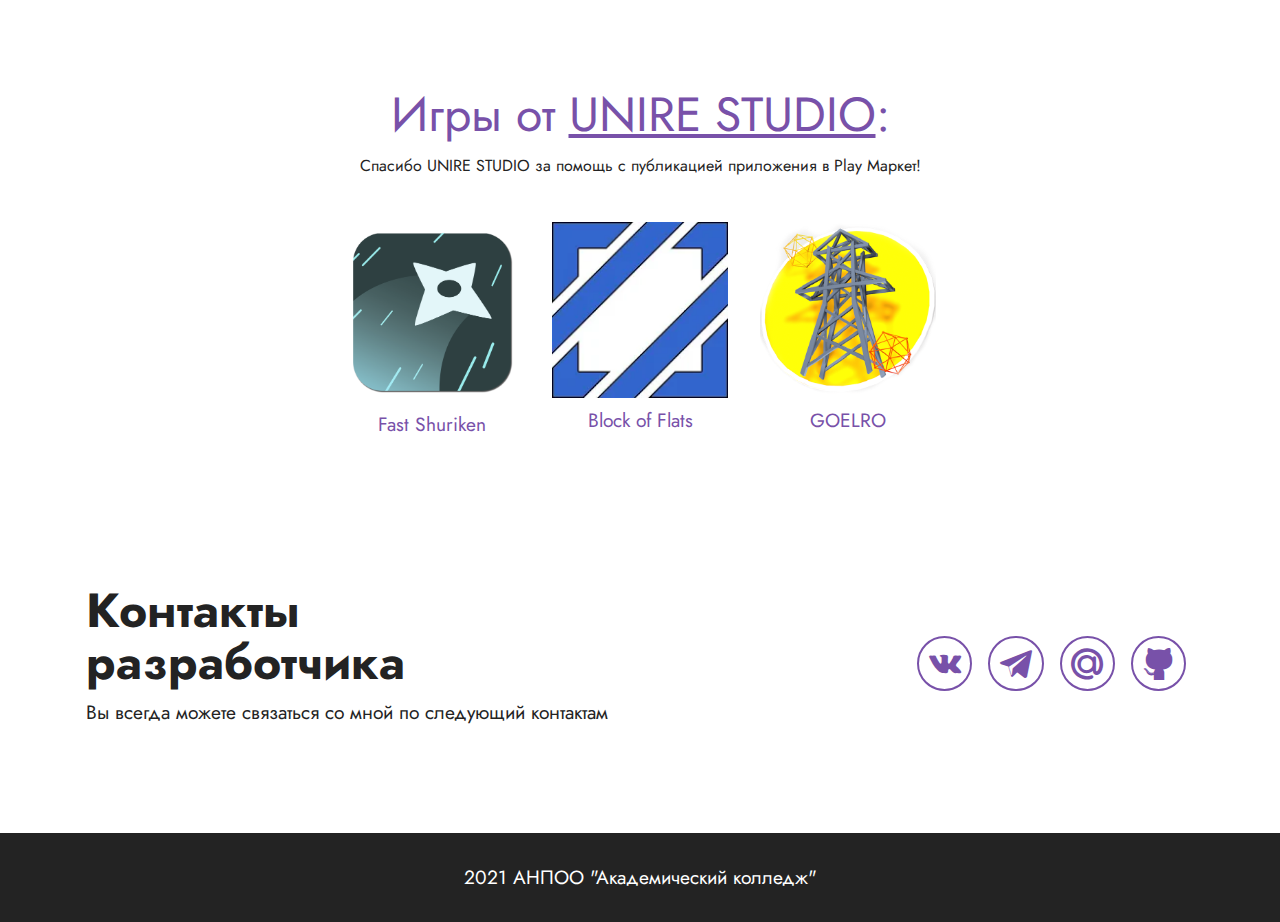
==== commit 6863dca9: "Update help.html" ====
--- a/help.html
+++ b/help.html
@@ -179,19 +179,12 @@
                 <a href="https://t.me/nazbav/" target="_blank">
                     <span class="mbr-iconfont mbr-iconfont-social socicon-telegram socicon"></span>
                 </a>
-                <a href="mailto:naz.bav@list.ru">
+                <a href="mailto:nazbavn@protonmail.com">
                     <span class="mbr-iconfont mbr-iconfont-social socicon-mailru socicon"></span>
-                </a>
-                <a href="https://instagram.com/nazbavn/" target="_blank">
-                    <span class="mbr-iconfont mbr-iconfont-social socicon-instagram socicon"></span>
                 </a>
                 <a href="https://github.com/nazbav" target="_blank">
                     <span class="mbr-iconfont mbr-iconfont-social socicon-github socicon"></span>
                 </a>
-
-
-
-
 
             </div>
         </div>
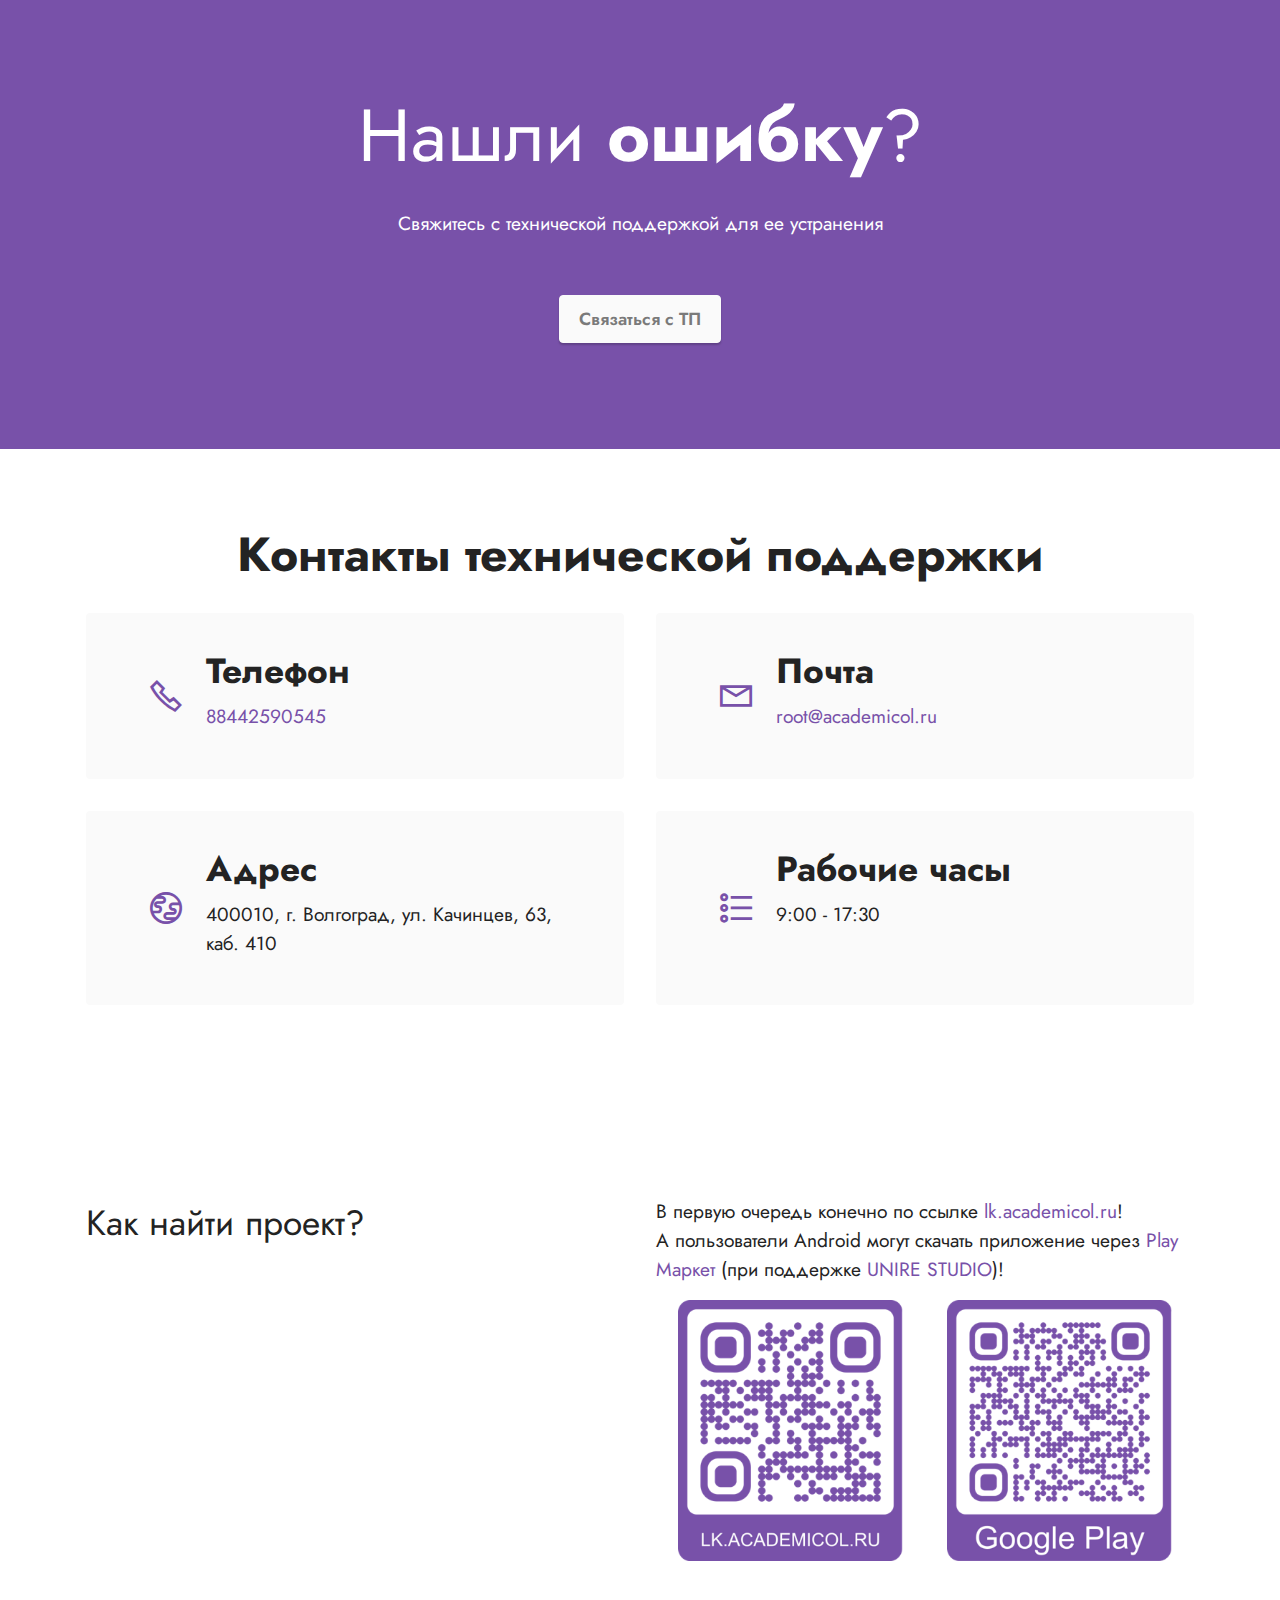
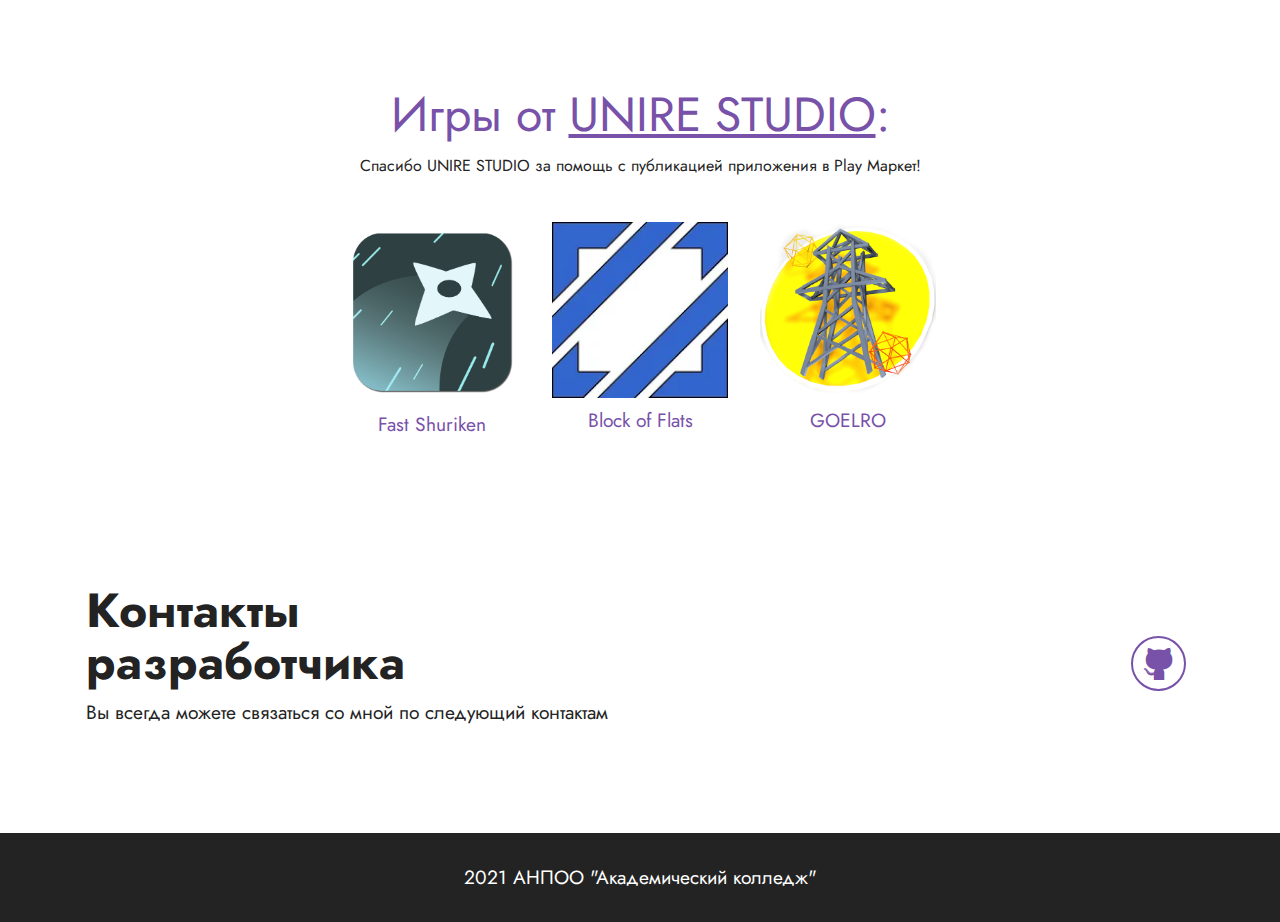
==== commit 7fe097e1: "Update help.html" ====
--- a/help.html
+++ b/help.html
@@ -173,15 +173,6 @@
                 <p class="mbr-text mbr-fonts-style display-7">Вы всегда можете связаться со мной по следующий контактам</p>
             </div>
             <div class="icons d-flex align-items-center col-12 col-md-6 justify-content-end mt-md-0 mt-2 flex-wrap">
-                <a href="https://vk.com/nazbav">
-                    <span class="mbr-iconfont mbr-iconfont-social socicon-vkontakte socicon"></span>
-                </a>
-                <a href="https://t.me/nazbav/" target="_blank">
-                    <span class="mbr-iconfont mbr-iconfont-social socicon-telegram socicon"></span>
-                </a>
-                <a href="mailto:nazbavn@protonmail.com">
-                    <span class="mbr-iconfont mbr-iconfont-social socicon-mailru socicon"></span>
-                </a>
                 <a href="https://github.com/nazbav" target="_blank">
                     <span class="mbr-iconfont mbr-iconfont-social socicon-github socicon"></span>
                 </a>
